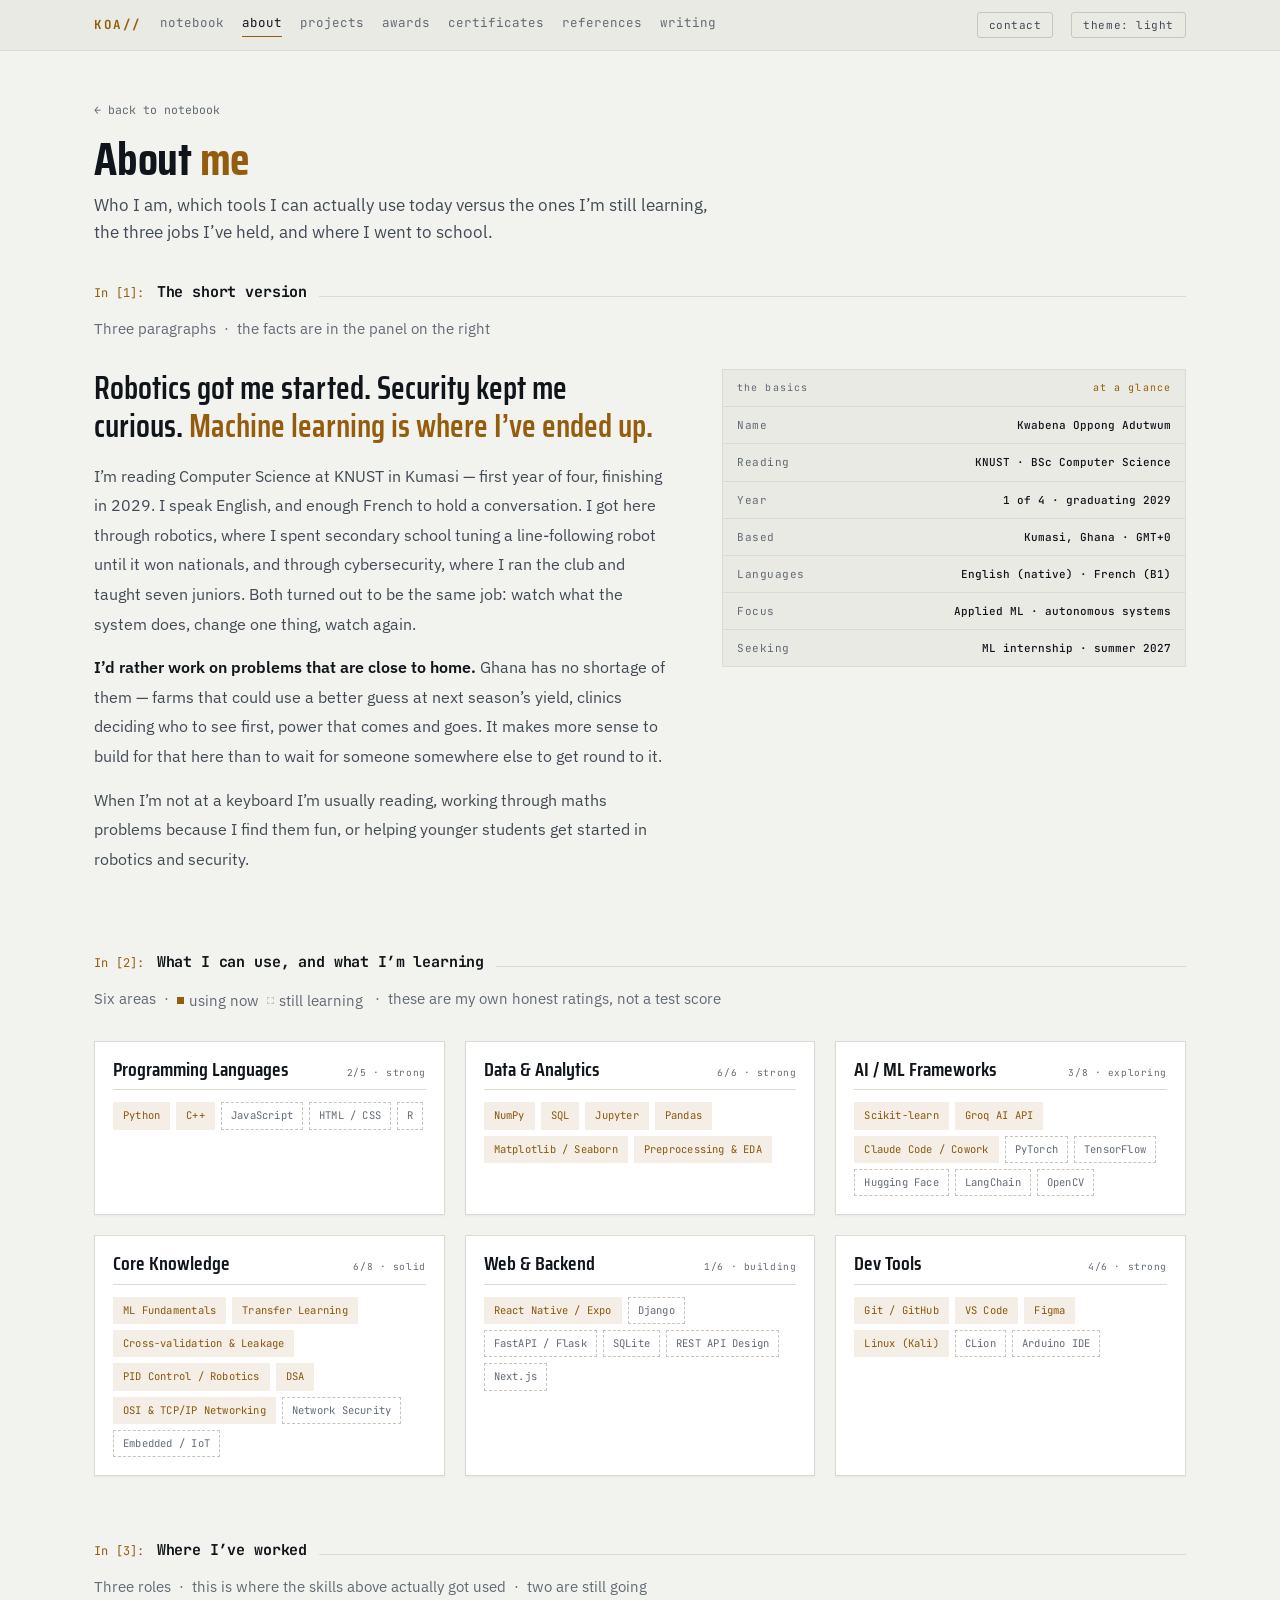
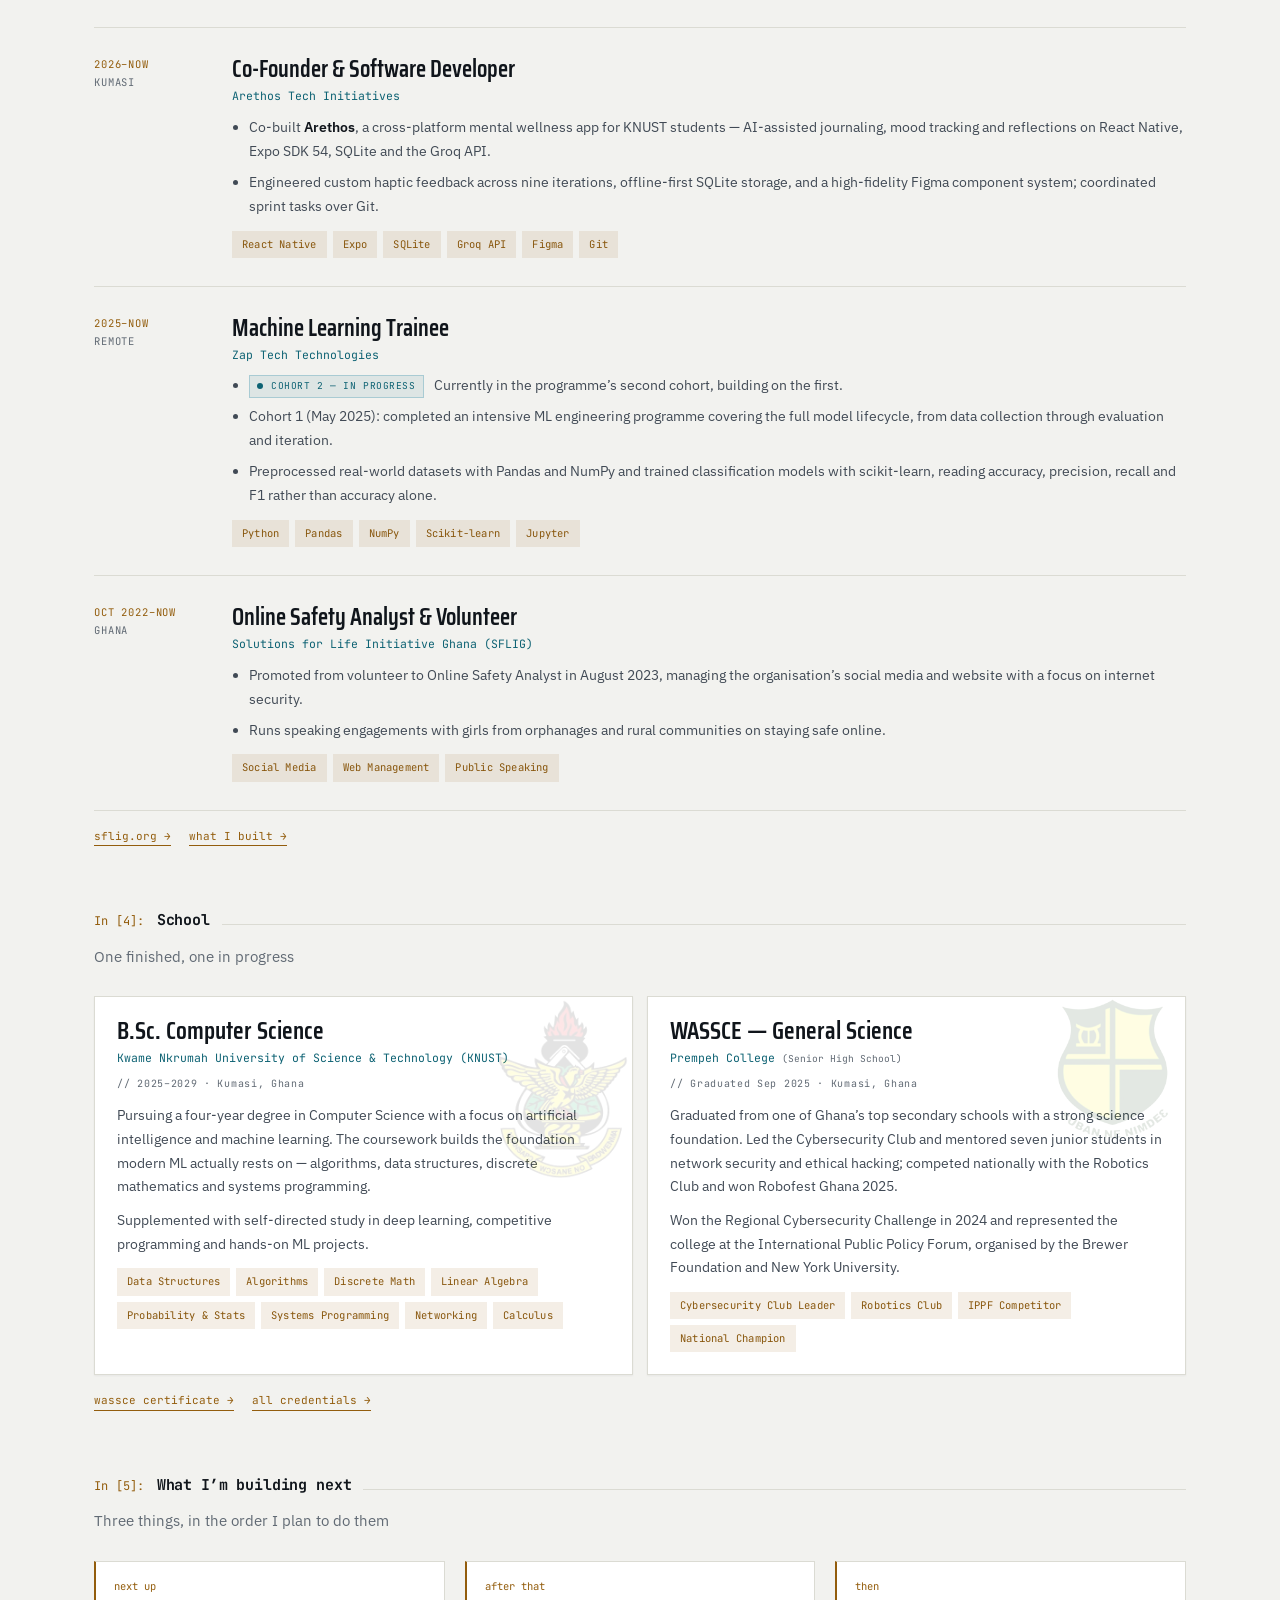
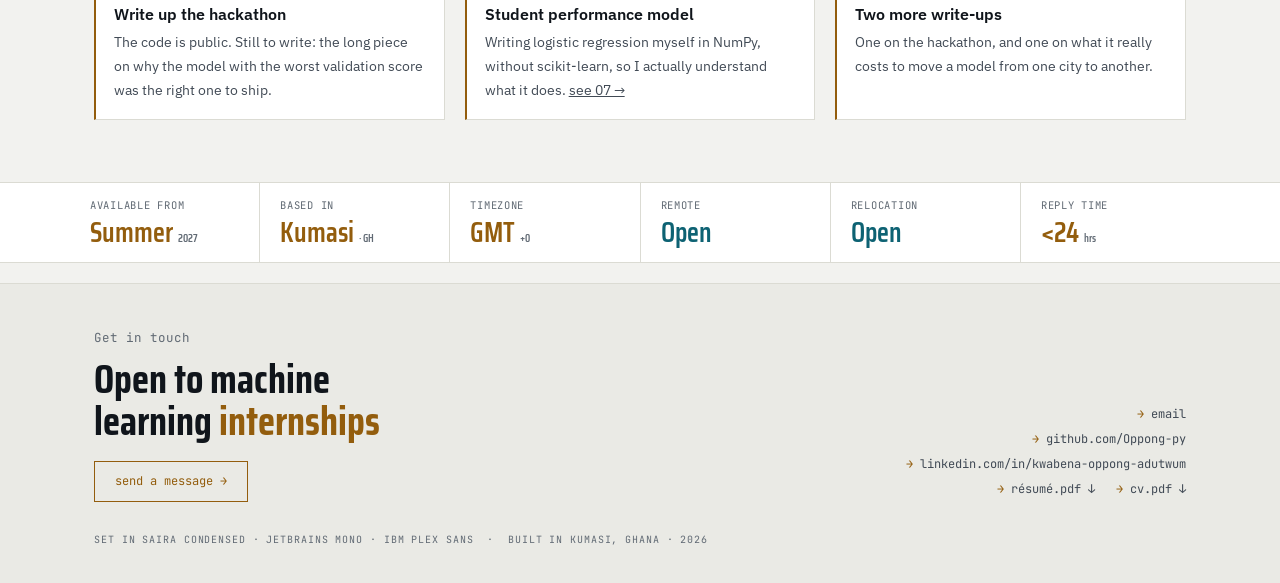
==== about.html @ ad3d2d60 "link_removal" ====
<!DOCTYPE html>
<html lang="en" data-theme="light">
<head>
<meta charset="UTF-8">
<meta name="viewport" content="width=device-width, initial-scale=1.0">
<title>About me | Kwabena Oppong Adutwum</title>
<meta name="description" content="Skills, work experience and education for Kwabena Oppong Adutwum — CS undergraduate at KNUST, Ghana.">
<link rel="icon" href="assets/icons/favicon.ico" sizes="any">
<link rel="icon" type="image/png" sizes="32x32" href="assets/icons/favicon-32.png">
<link rel="icon" type="image/png" sizes="16x16" href="assets/icons/favicon-16.png">
<link rel="apple-touch-icon" href="assets/icons/apple-touch-icon.png">
<link rel="canonical" href="https://oppong-py.github.io/about.html">
<meta property="og:url" content="https://oppong-py.github.io/about.html">
<meta property="og:title" content="Profile | Kwabena Oppong Adutwum">
<meta property="og:description" content="Skills, work experience and education for Kwabena Oppong Adutwum — CS undergraduate at KNUST, Ghana.">
<meta property="og:type" content="website">
<meta property="og:image" content="https://oppong-py.github.io/assets/images/og-preview.png">
<meta name="twitter:card" content="summary_large_image">
<script>(function(){var r=document.documentElement;
try{var t=localStorage.getItem('koa-theme');
if(t==='dark'||t==='light')r.setAttribute('data-theme',t);}catch(e){}
/* Page-transition bootstrap. The hidden start state is applied ONLY once this
   script has run, so with JS off the site is simply always visible. */
try{if(!matchMedia('(prefers-reduced-motion: reduce)').matches){
  r.className+=' js-fx';
  var show=function(){if(r.className.indexOf('is-ready')<0)r.className+=' is-ready';};
  if(document.readyState!=='loading')requestAnimationFrame(show);
  else document.addEventListener('DOMContentLoaded',function(){requestAnimationFrame(show);});
  setTimeout(show,1200);                       /* failsafe: never stay blank */
}}catch(e){r.className+=' is-ready';}})();</script>
<link rel="preconnect" href="https://fonts.googleapis.com">
<link rel="preconnect" href="https://fonts.gstatic.com" crossorigin>
<link href="https://fonts.googleapis.com/css2?family=Saira+Condensed:wght@500;600;700&family=JetBrains+Mono:wght@400;500;700&family=IBM+Plex+Sans:wght@400;500;600&display=swap" rel="stylesheet">
<link rel="stylesheet" href="styles.css">
</head>
<body>
<a href="#main" class="skip">Skip to content</a>
<nav aria-label="Main">
  <div class="wrap">
    <a href="index.html" class="id">KOA//</a>
    <div class="navlinks">
      <a href="index.html">notebook</a>
      <a href="about.html" class="on">about</a>
      <a href="projects.html">projects</a>
      <a href="achievements.html">awards</a>
      <a href="certifications.html">certificates</a>
      <a href="testimonials.html">references</a>
      <a href="writing.html">writing</a>
    </div>
    <a href="contact.html" class="tog ctc">contact</a>
    <button class="tog" id="themeToggle" type="button" aria-label="Switch colour theme">theme: light</button>
  </div>
</nav>
<div class="wrap phead" id="main">
  <a class="back" href="index.html">&larr; back to notebook</a>
  <h1>About <em>me</em></h1>
  <p class="sub">Who I am, which tools I can actually use today versus the ones I&rsquo;m still learning, the three jobs I&rsquo;ve held, and where I went to school.</p>
</div>

<section class="wrap" style="padding-top:26px">
  <div class="cell"><span class="in">In&nbsp;[1]:</span><h2>The short version</h2><span class="rule"></span></div>
  <div class="out">Three paragraphs &nbsp;&middot;&nbsp; the facts are in the panel on the right</div>

  <div class="two">
    <div>
      <div class="lead">Robotics got me started. Security kept me curious. <em>Machine learning is where I&rsquo;ve ended up.</em></div>
      <p>I&rsquo;m reading Computer Science at KNUST in Kumasi &mdash; first year of four, finishing in 2029. I speak English, and enough French to hold a conversation. I got here through robotics, where I spent secondary school tuning a line-following robot until it won nationals, and through cybersecurity, where I ran the club and taught seven juniors. Both turned out to be the same job: watch what the system does, change one thing, watch again.</p>
      <p><b>I&rsquo;d rather work on problems that are close to home.</b> Ghana has no shortage of them &mdash; farms that could use a better guess at next season&rsquo;s yield, clinics deciding who to see first, power that comes and goes. It makes more sense to build for that here than to wait for someone somewhere else to get round to it.</p>
      <p>When I&rsquo;m not at a keyboard I&rsquo;m usually reading, working through maths problems because I find them fun, or helping younger students get started in robotics and security.</p>
    </div>
    <div class="fact">
      <div class="h"><span>the basics</span><b>at a glance</b></div>
      <div class="r"><span>Name</span><b>Kwabena Oppong Adutwum</b></div>
      <div class="r"><span>Reading</span><b>KNUST &middot; BSc Computer Science</b></div>
      <div class="r"><span>Year</span><b>1 of 4 &middot; graduating 2029</b></div>
      <div class="r"><span>Based</span><b>Kumasi, Ghana &middot; GMT+0</b></div>
      <div class="r"><span>Languages</span><b>English (native) &middot; French (B1)</b></div>
      <div class="r"><span>Focus</span><b>Applied ML &middot; autonomous systems</b></div>
      <div class="r"><span>Seeking</span><b>ML internship &middot; summer 2027</b></div>
    </div>
  </div>
</section>

<section class="wrap" style="padding-top:0" id="skills">
  <div class="cell"><span class="in">In&nbsp;[2]:</span><h2>What I can use, and what I&rsquo;m learning</h2><span class="rule"></span></div>
  <div class="out">Six areas &nbsp;&middot;&nbsp; <span class="lg"><i class="on"></i>using now</span> <span class="lg"><i class="rm"></i>still learning</span> &nbsp;&middot;&nbsp; these are my own honest ratings, not a test score</div>
  <div class="skg">
    <div class="skc">
      <div class="skh"><h3>Programming Languages</h3><span>2/5 &middot; strong</span></div>
      <div class="skt">
          <span class="sk">Python</span>
          <span class="sk">C++</span>
          <span class="sk rm">JavaScript</span>
          <span class="sk rm">HTML / CSS</span>
          <span class="sk rm">R</span>
      </div>
    </div>
    <div class="skc">
      <div class="skh"><h3>Data &amp; Analytics</h3><span>6/6 &middot; strong</span></div>
      <div class="skt">
          <span class="sk">NumPy</span>
          <span class="sk">SQL</span>
          <span class="sk">Jupyter</span>
          <span class="sk">Pandas</span>
          <span class="sk">Matplotlib / Seaborn</span>
          <span class="sk">Preprocessing &amp; EDA</span>
      </div>
    </div>
    <div class="skc">
      <div class="skh"><h3>AI / ML Frameworks</h3><span>3/8 &middot; exploring</span></div>
      <div class="skt">
          <span class="sk">Scikit-learn</span>
          <span class="sk">Groq AI API</span>
          <span class="sk">Claude Code / Cowork</span>
          <span class="sk rm">PyTorch</span>
          <span class="sk rm">TensorFlow</span>
          <span class="sk rm">Hugging Face</span>
          <span class="sk rm">LangChain</span>
          <span class="sk rm">OpenCV</span>
      </div>
    </div>
    <div class="skc">
      <div class="skh"><h3>Core Knowledge</h3><span>6/8 &middot; solid</span></div>
      <div class="skt">
          <span class="sk">ML Fundamentals</span>
          <span class="sk">Transfer Learning</span>
          <span class="sk">Cross-validation &amp; Leakage</span>
          <span class="sk">PID Control / Robotics</span>
          <span class="sk">DSA</span>
          <span class="sk">OSI &amp; TCP/IP Networking</span>
          <span class="sk rm">Network Security</span>
          <span class="sk rm">Embedded / IoT</span>
      </div>
    </div>
    <div class="skc">
      <div class="skh"><h3>Web &amp; Backend</h3><span>1/6 &middot; building</span></div>
      <div class="skt">
          <span class="sk">React Native / Expo</span>
          <span class="sk rm">Django</span>
          <span class="sk rm">FastAPI / Flask</span>
          <span class="sk rm">SQLite</span>
          <span class="sk rm">REST API Design</span>
          <span class="sk rm">Next.js</span>
      </div>
    </div>
    <div class="skc">
      <div class="skh"><h3>Dev Tools</h3><span>4/6 &middot; strong</span></div>
      <div class="skt">
          <span class="sk">Git / GitHub</span>
          <span class="sk">VS Code</span>
          <span class="sk">Figma</span>
          <span class="sk">Linux (Kali)</span>
          <span class="sk rm">CLion</span>
          <span class="sk rm">Arduino IDE</span>
      </div>
    </div>
  </div>
</section>

<section class="wrap" style="padding-top:0" id="experience">
  <div class="cell"><span class="in">In&nbsp;[3]:</span><h2>Where I&rsquo;ve worked</h2><span class="rule"></span></div>
  <div class="out">Three roles &nbsp;&middot;&nbsp; this is where the skills above actually got used &nbsp;&middot;&nbsp; two are still going</div>
  <div class="entries">
    <div class="entry">
      <div class="when">2026&ndash;now<span>Kumasi</span></div>
      <div>
        <h3>Co-Founder &amp; Software Developer</h3>
        <div class="org">Arethos Tech Initiatives</div>
        <ul class="bul"><li>Co-built <b>Arethos</b>, a cross-platform mental wellness app for KNUST students &mdash; AI-assisted journaling, mood tracking and reflections on React Native, Expo SDK 54, SQLite and the Groq API.</li><li>Engineered custom haptic feedback across nine iterations, offline-first SQLite storage, and a high-fidelity Figma component system; coordinated sprint tasks over Git.</li></ul>
        <div class="skt tight"><span class="sk">React Native</span><span class="sk">Expo</span><span class="sk">SQLite</span><span class="sk">Groq API</span><span class="sk">Figma</span><span class="sk">Git</span></div>
      </div>
    </div>
    <div class="entry">
      <div class="when">2025&ndash;now<span>Remote</span></div>
      <div>
        <h3>Machine Learning Trainee</h3>
        <div class="org">Zap Tech Technologies</div>
        <ul class="bul"><li><span class='live sm'><i></i>COHORT 2 &mdash; IN PROGRESS</span> Currently in the programme&rsquo;s second cohort, building on the first.</li><li>Cohort 1 (May 2025): completed an intensive ML engineering programme covering the full model lifecycle, from data collection through evaluation and iteration.</li><li>Preprocessed real-world datasets with Pandas and NumPy and trained classification models with scikit-learn, reading accuracy, precision, recall and F1 rather than accuracy alone.</li></ul>
        <div class="skt tight"><span class="sk">Python</span><span class="sk">Pandas</span><span class="sk">NumPy</span><span class="sk">Scikit-learn</span><span class="sk">Jupyter</span></div>
      </div>
    </div>
    <div class="entry">
      <div class="when">Oct 2022&ndash;now<span>Ghana</span></div>
      <div>
        <h3>Online Safety Analyst &amp; Volunteer</h3>
        <div class="org">Solutions for Life Initiative Ghana (SFLIG)</div>
        <ul class="bul"><li>Promoted from volunteer to Online Safety Analyst in August 2023, managing the organisation&rsquo;s social media and website with a focus on internet security.</li><li>Runs speaking engagements with girls from orphanages and rural communities on staying safe online.</li></ul>
        <div class="skt tight"><span class="sk">Social Media</span><span class="sk">Web Management</span><span class="sk">Public Speaking</span></div>
      </div>
    </div>
  </div>
  <div class="entry-links"><a href="https://sfligvolunteers.org/" target="_blank" rel="noopener">sflig.org &rarr;</a><a href="projects.html">what I built &rarr;</a></div>
</section>

<section class="wrap" style="padding-top:0" id="education">
  <div class="cell"><span class="in">In&nbsp;[4]:</span><h2>School</h2><span class="rule"></span></div>
  <div class="out">One finished, one in progress</div>
  <div class="edug">
    <div class="educ">
      <img class="wm" src="assets/images/knust_logo.png" alt="" loading="lazy">
      <h3>B.Sc. Computer Science</h3>
      <div class="org">Kwame Nkrumah University of Science &amp; Technology (KNUST)</div>
      <div class="emeta">// 2025&ndash;2029 &middot; Kumasi, Ghana</div>
      <p>Pursuing a four-year degree in Computer Science with a focus on artificial intelligence and machine learning. The coursework builds the foundation modern ML actually rests on &mdash; algorithms, data structures, discrete mathematics and systems programming.</p><p>Supplemented with self-directed study in deep learning, competitive programming and hands-on ML projects.</p>
      <div class="skt tight"><span class="sk">Data Structures</span><span class="sk">Algorithms</span><span class="sk">Discrete Math</span><span class="sk">Linear Algebra</span><span class="sk">Probability &amp; Stats</span><span class="sk">Systems Programming</span><span class="sk">Networking</span><span class="sk">Calculus</span></div>
    </div>
    <div class="educ">
      <img class="wm" src="assets/images/pc_logo_1.png" alt="" loading="lazy">
      <h3>WASSCE &mdash; General Science</h3>
      <div class="org">Prempeh College <small>(Senior High School)</small></div>
      <div class="emeta">// Graduated Sep 2025 &middot; Kumasi, Ghana</div>
      <p>Graduated from one of Ghana&rsquo;s top secondary schools with a strong science foundation. Led the Cybersecurity Club and mentored seven junior students in network security and ethical hacking; competed nationally with the Robotics Club and won Robofest Ghana 2025.</p><p>Won the Regional Cybersecurity Challenge in 2024 and represented the college at the International Public Policy Forum, organised by the Brewer Foundation and New York University.</p>
      <div class="skt tight"><span class="sk">Cybersecurity Club Leader</span><span class="sk">Robotics Club</span><span class="sk">IPPF Competitor</span><span class="sk">National Champion</span></div>
    </div>
  </div>
  <div class="entry-links"><a href="assets/docs/prempeh-certificate.pdf" target="_blank" rel="noopener">wassce certificate &rarr;</a><a href="certifications.html">all credentials &rarr;</a></div>
</section>

<section class="wrap" style="padding-top:0" id="roadmap">
  <div class="cell"><span class="in">In&nbsp;[5]:</span><h2>What I&rsquo;m building next</h2><span class="rule"></span></div>
  <div class="out">Three things, in the order I plan to do them</div>
  <div class="queue">
    <div class="qi"><div class="c">next up</div><div class="t">Write up the hackathon</div><div class="d">The code is public. Still to write: the long piece on why the model with the worst validation score was the right one to ship.</div></div>
    <div class="qi"><div class="c">after that</div><div class="t">Student performance model</div><div class="d">Writing logistic regression myself in NumPy, without scikit-learn, so I actually understand what it does. <a href="projects.html">see 07 &rarr;</a></div></div>
    <div class="qi"><div class="c">then</div><div class="t">Two more write-ups</div><div class="d">One on the hackathon, and one on what it really costs to move a model from one city to another.</div></div>
  </div>
</section>

<div class="strip">
  <div class="wrap">
    <div class="c"><div class="l">Available from</div><div class="v">Summer <small>2027</small></div></div>
    <div class="c"><div class="l">Based in</div><div class="v">Kumasi <small>&middot; GH</small></div></div>
    <div class="c"><div class="l">Timezone</div><div class="v">GMT <small>+0</small></div></div>
    <div class="c"><div class="l">Remote</div><div class="v cool">Open</div></div>
    <div class="c"><div class="l">Relocation</div><div class="v cool">Open</div></div>
    <div class="c"><div class="l">Reply time</div><div class="v num">&lt;24 <small>hrs</small></div></div>
  </div>
</div>

<footer>
  <div class="wrap">
    <div class="top">
      <div>
        <div class="k">Get in touch</div>
        <h2>Open to machine<br>learning <em>internships</em></h2>
        <a class="fcta" href="contact.html">send a message &rarr;</a>
      </div>
      <div class="links">
        <a href="mailto:oppongkwabena1777dev@gmail.com"><i>&rarr;</i> email</a><br>
        <a href="https://github.com/Oppong-py" target="_blank" rel="noopener"><i>&rarr;</i> github.com/Oppong-py</a><br>
        <a href="https://www.linkedin.com/in/kwabena-oppong-adutwum" target="_blank" rel="noopener"><i>&rarr;</i> linkedin.com/in/kwabena-oppong-adutwum</a><br>
        <a href="assets/docs/resume.pdf" target="_blank" rel="noopener"><i>&rarr;</i> r&eacute;sum&eacute;.pdf</a>
        <a href="assets/docs/resume.pdf" download title="Download r&eacute;sum&eacute;">&darr;</a> &nbsp;
        <a href="assets/docs/cv.pdf" target="_blank" rel="noopener"><i>&rarr;</i> cv.pdf</a>
        <a href="assets/docs/cv.pdf" download title="Download CV">&darr;</a>
      </div>
    </div>
    <div class="colophon">SET IN SAIRA CONDENSED &middot; JETBRAINS MONO &middot; IBM PLEX SANS &nbsp;&middot;&nbsp; BUILT IN KUMASI, GHANA &middot; 2026</div>
  </div>
</footer>

<div class="lb" id="lb" hidden><button class="lbx" type="button" aria-label="Close">&times;</button><img id="lbi" src="" alt=""></div>

<script>
(function () {
  var root = document.documentElement, btn = document.getElementById('themeToggle');
  function save(v) { try { localStorage.setItem('koa-theme', v); } catch (e) {} }
  /* the theme was already applied by the inline script in <head>, so there is
     no flash of the wrong colours here — this only wires up the toggle. */
  function label(){ btn.textContent = 'theme: ' + (root.getAttribute('data-theme') || 'light'); }
  label();
  btn.addEventListener('click', function () {
    var next = root.getAttribute('data-theme') === 'dark' ? 'light' : 'dark';
    root.setAttribute('data-theme', next); save(next); label();
  });

  /* lightbox — any element with data-lb opens its image full size */
  var lb = document.getElementById('lb'), lbi = document.getElementById('lbi');
  function close(){ lb.hidden = true; lbi.src = ''; document.body.style.overflow = ''; }
  document.querySelectorAll('[data-lb]').forEach(function (el) {
    el.addEventListener('click', function () {
      lbi.src = el.getAttribute('data-lb');
      lbi.alt = el.getAttribute('alt') || '';
      lb.hidden = false; document.body.style.overflow = 'hidden';
    });
  });
  /* ---- page departure ----------------------------------------------
     Deliberately NOT the View Transitions API. That API is unsupported in
     Firefox and silently does nothing when anything is off, and "nothing"
     looks exactly like the bug. This runs in every browser, on every
     protocol, every time. */
  if (root.className.indexOf('js-fx') !== -1) {
    document.addEventListener('click', function (e) {
      if (e.defaultPrevented || e.button !== 0) return;
      if (e.metaKey || e.ctrlKey || e.shiftKey || e.altKey) return;
      var a = e.target.closest ? e.target.closest('a') : null;
      if (!a || !a.href) return;
      if (a.target && a.target !== '_self') return;      /* new-tab links */
      if (a.hasAttribute('download')) return;
      var href = a.getAttribute('href') || '';
      if (href.charAt(0) === '#' || /^(mailto|tel):/i.test(href)) return;
      var u; try { u = new URL(a.href, location.href); } catch (err) { return; }
      if (u.origin !== location.origin) return;          /* off-site */
      if (/\.(pdf|png|jpe?g|gif|svg|mp4|zip)$/i.test(u.pathname)) return;
      if (u.href === location.href) return;              /* same page */

      e.preventDefault();
      root.className += ' is-leaving';
      var gone = false;
      var go = function () { if (!gone) { gone = true; location.href = a.href; } };
      setTimeout(go, 100);                               /* matches the CSS */
    });
  }
  /* Warm the next page on hover. By the time a visitor has moved the
     pointer onto a link and pressed it (~200ms at minimum), the document
     is usually already fetched — so the exit fade is the only cost. */
  if (root.className.indexOf('js-fx') !== -1) {
    var warmed = {};
    var warm = function (e) {
      var a = e.target.closest ? e.target.closest('a') : null;
      if (!a || !a.href || (a.target && a.target !== '_self')) return;
      var u; try { u = new URL(a.href, location.href); } catch (err) { return; }
      if (u.origin !== location.origin || warmed[u.href]) return;
      if (!/\.html?$/i.test(u.pathname) && u.pathname !== '/') return;
      warmed[u.href] = 1;
      var l = document.createElement('link');
      l.rel = 'prefetch'; l.href = u.href;
      document.head.appendChild(l);
    };
    document.addEventListener('mouseover', warm, { passive: true });
    document.addEventListener('focusin', warm);
  }

  /* coming back via the back button restores a bfcached page mid-fade */
  window.addEventListener('pageshow', function () {
    root.className = root.className.replace(/\s*is-leaving/g, '');
  });

  /* show the confirmation banner when Formspree sends the visitor back */
  if (location.search.indexOf('sent=1') !== -1) {
    var s = document.getElementById('sent');
    if (s) { s.hidden = false; s.scrollIntoView({block:'center'}); }
  }

  lb.addEventListener('click', close);
  document.addEventListener('keydown', function (e) { if (e.key === 'Escape' && !lb.hidden) close(); });
})();
</script>
</body>
</html>
---- styles.css ----
/* ═══════════════════════════════════════════════════════════
   Kwabena Oppong Adutwum — portfolio v2 "Notebook"
   Light-first. Dark via [data-theme="dark"] or OS preference.
   ═══════════════════════════════════════════════════════════ */

*, *::before, *::after { box-sizing: border-box; margin: 0; padding: 0; }

:root{
  --ground:#F2F2EF; --surface:#FFFFFF; --sunken:#EAEAE5;
  --line:#DBDBD3; --line2:#C6C6BC;
  --ink:#10151B; --ink2:#414A55; --dim:#616A74;
  --accent:#935D0D; --accent-2:#6B440A; --accent-wash:rgba(147,93,13,.10);
  --accent-ink:#88560C;   /* accent text on an accent-wash background */
  --cool:#0D6273; --cool-wash:rgba(13,98,115,.09); --cool-line:#A9CBD3;
  --shadow:0 1px 2px rgba(16,21,27,.05);
  --d:'Saira Condensed','Arial Narrow',sans-serif;
  --m:'JetBrains Mono',ui-monospace,'Courier New',monospace;
  --b:'IBM Plex Sans',system-ui,-apple-system,sans-serif;
}
@media (prefers-color-scheme:dark){
  :root:not([data-theme="light"]){
    --ground:#0A0F15; --surface:#101922; --sunken:#0C141C;
    --line:#1D2B38; --line2:#2C3E4E;
    --ink:#E2EAF2; --ink2:#A9B9C7; --dim:#74848F;
    --accent:#EDAE3E; --accent-2:#F0BC63; --accent-wash:rgba(237,174,62,.12);
    --accent-ink:#EDAE3E;
    --cool:#5FD4E8; --cool-wash:rgba(95,212,232,.09); --cool-line:#22505C;
    --shadow:0 1px 2px rgba(0,0,0,.4);
  }
}
:root[data-theme="dark"]{
  --ground:#0A0F15; --surface:#101922; --sunken:#0C141C;
  --line:#1D2B38; --line2:#2C3E4E;
  --ink:#E2EAF2; --ink2:#A9B9C7; --dim:#74848F;
  --accent:#EDAE3E; --accent-2:#F0BC63; --accent-wash:rgba(237,174,62,.12);
    --accent-ink:#EDAE3E;
  --cool:#5FD4E8; --cool-wash:rgba(95,212,232,.09); --cool-line:#22505C;
  --shadow:0 1px 2px rgba(0,0,0,.4);
}

html{ scroll-behavior:smooth; }
body{ background:var(--ground); color:var(--ink); font-family:var(--b);
  font-size:16px; line-height:1.65; -webkit-font-smoothing:antialiased; }
img{ max-width:100%; height:auto; }
a{ color:inherit; }
.wrap{ max-width:1140px; margin:0 auto; padding-inline:24px; }
.num{ font-variant-numeric:tabular-nums; }
:focus-visible{ outline:2px solid var(--accent); outline-offset:2px; }
.skip{ position:absolute; left:50%; top:-60px; transform:translateX(-50%);
  background:var(--accent); color:var(--surface); font-family:var(--m); font-size:12px;
  padding:8px 18px; z-index:100; text-decoration:none; transition:top .2s; }
.skip:focus{ top:0; }

/* ── Nav ─────────────────────────────────────────────────── */
nav{ position:sticky; top:0; z-index:50; background:var(--sunken); border-bottom:1px solid var(--line); }
nav .wrap{ display:flex; align-items:center; gap:18px; padding-block:12px;
  font-family:var(--m); font-size:12.5px; }
nav .id{ color:var(--accent); font-weight:700; letter-spacing:.12em; flex:none; text-decoration:none; }
.navlinks{ display:flex; gap:18px; margin-right:auto; overflow-x:auto; scrollbar-width:none;
  min-width:0; -webkit-overflow-scrolling:touch; }
.navlinks::-webkit-scrollbar{ display:none; }
.navlinks a{ color:var(--dim); text-decoration:none; white-space:nowrap; padding-bottom:3px; }
.navlinks a b{ color:var(--ink2); font-weight:400; }
.navlinks a:hover{ color:var(--ink); }
.navlinks a.on{ color:var(--ink); border-bottom:1px solid var(--accent); }
.tog{ flex:none; background:none; border:1px solid var(--line2); color:var(--ink2);
  font-family:var(--m); font-size:11px; padding:5px 11px; border-radius:3px;
  cursor:pointer; letter-spacing:.05em; }
.tog:hover{ border-color:var(--accent); color:var(--accent); }

/* ── Cells ───────────────────────────────────────────────── */
section{ padding-block:62px; }
.cell{ display:flex; align-items:baseline; gap:12px; margin-bottom:12px; flex-wrap:wrap; }
.cell .in{ font-family:var(--m); font-size:12px; color:var(--accent); flex:none; letter-spacing:.02em; }
.cell h2{ font-family:var(--m); font-size:15px; font-weight:700; letter-spacing:-.01em;
  overflow-wrap:anywhere; min-width:0; }
.cell .rule{ flex:1; height:1px; background:var(--line); min-width:20px; }
.cell a{ font-family:var(--m); font-size:11.5px; color:var(--ink2); text-decoration:none;
  border-bottom:1px solid var(--accent); padding-bottom:1px; white-space:nowrap; }
.out{ font-size:14.5px; line-height:1.65; color:var(--dim); margin-bottom:28px; max-width:74ch;
  overflow-wrap:anywhere; }
.out b{ color:var(--cool); font-weight:400; }

/* ── Page header (sub-pages) ─────────────────────────────── */
.phead{ padding-block:44px 8px; }
.phead .back{ font-family:var(--m); font-size:11.5px; color:var(--dim); text-decoration:none; }
.phead .back:hover{ color:var(--accent); }
.phead h1{ font-family:var(--d); font-size:46px; font-weight:700; line-height:1.05;
  margin-top:14px; text-wrap:balance; }
.phead h1 em{ font-style:normal; color:var(--accent); }
.phead .sub{ font-size:16.5px; color:var(--ink2); margin-top:8px; max-width:62ch; }

/* ── Hero ────────────────────────────────────────────────── */
.hero{ padding-block:56px 40px; }
.hero .grid{ display:grid; grid-template-columns:1fr 300px; gap:52px; align-items:center; }
.live{ display:inline-flex; align-items:center; gap:8px; font-family:var(--m); font-size:11px;
  color:var(--cool); border:1px solid var(--cool-line); background:var(--cool-wash);
  padding:5px 12px; letter-spacing:.06em; }
.live{ text-decoration:none; }
.hero .live{ margin-bottom:22px; }
a.live:hover{ border-color:var(--accent); color:var(--accent); }
.live i{ width:6px; height:6px; border-radius:50%; background:var(--cool); display:block; flex:none; }
.kernel{ font-family:var(--m); font-size:12.5px; color:var(--dim); margin:20px 0 8px; }
.kernel b{ color:var(--accent); font-weight:400; }
h1{ font-family:var(--d); font-size:58px; font-weight:700; line-height:1;
  letter-spacing:-.005em; text-wrap:balance; }
h1 em{ font-style:normal; color:var(--accent); }
.role{ font-family:var(--m); font-size:12.5px; color:var(--cool); letter-spacing:.06em; margin:10px 0 16px; }
.blurb{ font-size:17px; line-height:1.8; color:var(--ink2); max-width:58ch; }
.blurb b{ color:var(--ink); font-weight:600; }
.cta{ display:flex; gap:10px; margin-top:26px; flex-wrap:wrap; }
.cta a{ font-family:var(--m); font-size:12px; letter-spacing:.03em; padding:10px 18px;
  text-decoration:none; border:1px solid var(--line2); color:var(--ink); }
.cta a:hover{ border-color:var(--accent); color:var(--accent); }
.cta a.p{ background:var(--accent); border-color:var(--accent); color:var(--surface); font-weight:500; }
.cta a.p:hover{ background:var(--accent-2); border-color:var(--accent-2); color:var(--surface); }

/* portrait — aspect locked so it never distorts */
.portrait img{ display:block; width:100%; height:auto; aspect-ratio:4/5; object-fit:cover;
  object-position:50% 40%; border:1px solid var(--line); }
.portrait .cap{ font-family:var(--m); font-size:10px; color:var(--dim); letter-spacing:.1em;
  margin-top:8px; text-transform:uppercase; }

/* ── Summary strip ───────────────────────────────────────── */
.strip{ background:var(--surface); border-block:1px solid var(--line); }
.strip .wrap{ display:flex; padding-inline:0; }
.strip .c{ flex:1; padding:14px 20px; border-right:1px solid var(--line); min-width:0; }
.strip .c:last-child{ border-right:none; }
.strip .l{ font-family:var(--m); font-size:10.5px; letter-spacing:.07em; color:var(--dim); text-transform:uppercase; }
.strip .v{ font-family:var(--d); font-size:28px; font-weight:600; color:var(--accent);
  line-height:1.15; margin-top:2px; white-space:nowrap; font-variant-numeric:tabular-nums; }
.strip .v small{ font-size:11px; color:var(--dim); }
.strip .v.cool{ color:var(--cool); }

/* ── Panels (projects) ───────────────────────────────────── */
.panels{ display:grid; grid-template-columns:repeat(3,1fr); gap:20px; }
.panels.two{ grid-template-columns:repeat(2,1fr); }
.pan{ background:var(--surface); border:1px solid var(--line); box-shadow:var(--shadow);
  display:flex; flex-direction:column; }
.pan .idx{ font-family:var(--m); font-size:10.5px; color:var(--dim); letter-spacing:.07em;
  display:flex; justify-content:space-between; gap:10px; padding:10px 18px;
  border-bottom:1px solid var(--line); background:var(--sunken); }
.pan .idx b{ color:var(--cool); font-weight:400; }
.pan .body{ padding:18px; display:flex; flex-direction:column; flex:1; }
.pan h3{ font-family:var(--d); font-size:23px; font-weight:600; line-height:1.1; }
.pan .tag{ display:inline-block; align-self:flex-start; font-family:var(--m); font-size:9.5px;
  color:var(--accent-2); background:var(--accent-wash); border:1px solid var(--accent);
  padding:2px 7px; margin:8px 0 10px; letter-spacing:.03em; }
.pan .tag.plan{ color:var(--cool); background:var(--cool-wash); border-color:var(--cool-line); }
.pan p{ font-size:15px; line-height:1.75; color:var(--ink2); }
.pan p + p{ margin-top:10px; }
.pan.plan{ border-style:dashed; }
.spec{ margin-top:14px; border-top:1px solid var(--line); }
.spec .r{ display:flex; justify-content:space-between; gap:12px; padding:7px 0;
  border-bottom:1px solid var(--line); font-family:var(--m); font-size:11px; }
.spec .r:last-child{ border-bottom:none; }
.spec .k{ color:var(--dim); letter-spacing:.05em; text-transform:uppercase; font-size:9.5px; padding-top:2px; }
.spec .v{ color:var(--ink); text-align:right; font-variant-numeric:tabular-nums; }
.pan .links{ margin-top:auto; padding-top:14px; display:flex; flex-wrap:wrap; gap:14px; }
.pan .links a{ font-family:var(--m); font-size:11px; color:var(--accent); text-decoration:none; }
.pan .links a span{ border-bottom:1px solid var(--accent); padding-bottom:1px; }
.media{ width:100%; display:block; border-bottom:1px solid var(--line); background:var(--sunken);
  aspect-ratio:16/9; object-fit:cover; }
.media.contain{ object-fit:contain; background:var(--sunken); padding:6px; }

/* ── References ──────────────────────────────────────────── */
.refband{ background:var(--surface); border-block:1px solid var(--line); }
.refs{ display:grid; grid-template-columns:repeat(2,1fr); }
.rf{ padding:24px 26px; border-right:1px solid var(--line); border-bottom:1px solid var(--line); }
.rf:nth-child(2n){ border-right:none; }
.rf:nth-last-child(-n+2){ border-bottom:none; }
.rf .q{ font-family:var(--d); font-size:30px; color:var(--accent); line-height:.6; display:block; margin-bottom:8px; }
.rf p{ font-size:15.5px; line-height:1.8; color:var(--ink2); }
.rf .who{ display:flex; align-items:baseline; gap:10px; margin-top:14px; font-family:var(--m); flex-wrap:wrap; }
.rf .who b{ font-size:11.5px; color:var(--ink); font-weight:500; letter-spacing:.03em; }
.rf .who span{ font-size:10.5px; color:var(--dim); }
.rf .who a{ font-size:10.5px; color:var(--accent); text-decoration:none; border-bottom:1px solid var(--accent); }
.refs-more{ display:none; }

/* ── Timeline entries (achievements / activities) ────────── */
.entries{ border-top:1px solid var(--line); }
.entry{ display:grid; grid-template-columns:112px 1fr; gap:26px; padding:28px 0;
  border-bottom:1px solid var(--line); }
.entry .when{ font-family:var(--m); font-size:10.5px; color:var(--accent); letter-spacing:.08em;
  text-transform:uppercase; line-height:1.7; }
.entry .when span{ display:block; color:var(--dim); }
.entry h3{ font-family:var(--d); font-size:24px; font-weight:600; line-height:1.15; }
.entry p{ font-size:15.5px; line-height:1.8; color:var(--ink2); margin-top:9px; max-width:66ch; }
.entry .flag{ display:inline-block; font-family:var(--m); font-size:9.5px; letter-spacing:.09em;
  color:var(--accent-ink);
  color:var(--cool); border:1px solid var(--cool-line); background:var(--cool-wash);
  padding:2px 7px; margin-bottom:7px; }
.entry .links{ margin-top:10px; display:flex; gap:16px; flex-wrap:wrap; }
.entry .links a{ font-family:var(--m); font-size:11px; color:var(--accent); text-decoration:none;
  border-bottom:1px solid var(--accent); padding-bottom:1px; }

/* ── Article (blog) ──────────────────────────────────────── */
.article{ max-width:720px; margin:0 auto; padding-inline:24px; padding-block:12px 60px; }
.article .meta{ font-family:var(--m); font-size:11px; color:var(--accent); letter-spacing:.08em; }
.article h1{ font-size:44px; margin:12px 0 10px; }
.article .standfirst{ font-size:17px; line-height:1.75; color:var(--ink2); margin-bottom:34px;
  padding-bottom:26px; border-bottom:1px solid var(--line); }
.article h2{ font-family:var(--d); font-size:30px; font-weight:600; margin:38px 0 14px; line-height:1.2; }
.article p{ font-size:16px; line-height:1.85; color:var(--ink2); margin-bottom:18px; }
.article p b{ color:var(--ink); font-weight:600; }
.article code{ font-family:var(--m); font-size:.88em; background:var(--sunken);
  border:1px solid var(--line); padding:1px 5px; }
.article pre{ font-family:var(--m); font-size:12.5px; line-height:1.75; background:var(--sunken);
  border:1px solid var(--line); border-left:2px solid var(--accent); padding:16px 18px;
  overflow-x:auto; margin-bottom:22px; color:var(--ink2); }
.article pre b{ color:var(--accent); font-weight:400; }
.article table{ width:100%; border-collapse:collapse; font-size:13.5px; margin-bottom:22px; }
.article th{ font-family:var(--m); font-size:9.5px; letter-spacing:.1em; text-transform:uppercase;
  color:var(--dim); text-align:left; padding:8px 10px; border-bottom:1px solid var(--line2); }
.article td{ padding:8px 10px; border-bottom:1px solid var(--line); color:var(--ink2); vertical-align:top; }
.article td:first-child{ font-family:var(--m); color:var(--accent); width:2.4em; }
.article .tags{ margin-top:34px; padding-top:22px; border-top:1px solid var(--line);
  display:flex; flex-wrap:wrap; gap:8px; }
.article .tags span{ font-family:var(--m); font-size:10.5px; color:var(--dim);
  border:1px solid var(--line); padding:3px 9px; }
.tablewrap{ overflow-x:auto; }

/* ── About + log ─────────────────────────────────────────── */
.two{ display:grid; grid-template-columns:1.25fr 1fr; gap:48px; align-items:start; }
.lead{ font-family:var(--d); font-size:32px; font-weight:600; line-height:1.2;
  margin-bottom:16px; text-wrap:balance; }
.lead em{ font-style:normal; color:var(--accent); }
.two p{ font-size:16px; line-height:1.85; color:var(--ink2); margin-bottom:14px; }
.two p b{ color:var(--ink); font-weight:600; }
.log{ background:var(--sunken); border:1px solid var(--line); }
.log .h{ font-family:var(--m); font-size:10px; letter-spacing:.11em; color:var(--dim);
  padding:10px 16px; border-bottom:1px solid var(--line); display:flex; justify-content:space-between; gap:10px; }
.log .h b{ color:var(--accent); font-weight:400; }
.log .r{ display:flex; gap:14px; padding:16px 16px; border-bottom:1px solid var(--line);
  font-size:14.5px; line-height:1.75; color:var(--ink2); }
.log .r:last-child{ border-bottom:none; }
.log .r time{ font-family:var(--m); font-size:9.5px; color:var(--accent); flex:none; width:56px; padding-top:3px; }
.log .r b{ color:var(--ink); font-weight:600; }
.log .st{ font-family:var(--m); font-size:9px; color:var(--cool); border:1px solid var(--cool-line);
  padding:1px 5px; margin-left:6px; white-space:nowrap; }

/* ── Writing + roadmap ───────────────────────────────────── */
.wr{ display:grid; grid-template-columns:repeat(2,1fr); gap:20px; }
.wi{ background:var(--surface); border:1px solid var(--line); padding:20px;
  box-shadow:var(--shadow); text-decoration:none; display:block; }
.wi:hover{ border-color:var(--accent); }
.wi .m{ font-family:var(--m); font-size:9.5px; color:var(--accent); letter-spacing:.09em; }
.wi h3{ font-family:var(--d); font-size:22px; font-weight:600; margin:7px 0 6px; line-height:1.15; }
.wi p{ font-size:15px; line-height:1.75; color:var(--ink2); }
.wi .go{ font-family:var(--m); font-size:11px; color:var(--accent); margin-top:11px; display:block; }
.queue{ display:grid; grid-template-columns:repeat(3,1fr); gap:20px; }
.qi{ background:var(--surface); border:1px solid var(--line); border-left:2px solid var(--accent); padding:16px 18px; }
.qi .c{ font-family:var(--m); font-size:10.5px; color:var(--accent); overflow-wrap:anywhere; }
.qi .t{ font-size:15.5px; font-weight:600; margin:6px 0 4px; }
.qi .d{ font-size:14px; color:var(--ink2); line-height:1.7; }

/* ── Footer ──────────────────────────────────────────────── */
footer{ background:var(--sunken); border-top:1px solid var(--line); margin-top:20px; }
footer .top{ display:flex; justify-content:space-between; align-items:flex-end; gap:40px;
  padding-block:44px 30px; flex-wrap:wrap; }
footer .k{ font-family:var(--m); font-size:12.5px; color:var(--dim); margin-bottom:10px; }
footer .k b{ color:var(--accent); font-weight:400; }
footer h2{ font-family:var(--d); font-size:40px; font-weight:700; line-height:1.05; }
footer h2 em{ font-style:normal; color:var(--accent); }
footer .links{ font-family:var(--m); font-size:12px; line-height:2.1; text-align:right; }
footer .links a{ color:var(--ink2); text-decoration:none; }
footer .links a:hover{ color:var(--accent); }
footer .links i{ color:var(--accent); font-style:normal; }
footer .colophon{ font-family:var(--m); font-size:10px; color:var(--dim);
  letter-spacing:.09em; padding-bottom:34px; }

/* ═══ Responsive — parity with v1 ═══════════════════════════ */
@media (max-width:880px){
  .hero{ padding-block:36px 28px; }
  .hero .grid{ grid-template-columns:1fr; gap:26px; }
  .portrait{ max-width:190px; }
  h1{ font-size:42px; }
  .phead h1{ font-size:36px; }
  .article h1{ font-size:34px; }
  .strip .wrap{ flex-wrap:wrap; }
  .strip .c{ flex:1 1 33%; border-bottom:1px solid var(--line); }
  .wr, .queue{ grid-template-columns:1fr; }
  .two{ grid-template-columns:1fr; gap:30px; }
  .entry{ grid-template-columns:1fr; gap:8px; }
  .entry .when span{ display:inline; }
  footer .links{ text-align:left; }
  section{ padding-block:38px; }
}

/* mobile: swipeable card rails, matching v1's carousel behaviour */
@media (max-width:768px){
  .panels, .panels.two{
    display:flex; grid-template-columns:none;
    overflow-x:auto; gap:12px; padding-bottom:6px;
    scroll-snap-type:x mandatory; -webkit-overflow-scrolling:touch;
    scrollbar-width:none;
  }
  .panels::-webkit-scrollbar{ display:none; }
  .pan{ flex:0 0 85vw; min-width:85vw; scroll-snap-align:start; }
  .swipe-hint{ display:block; }

  /* references: show the first, link to the rest — v1's pattern */
  .refs{ grid-template-columns:1fr; }
  .rf{ border-right:none; }
  .refs > .rf:nth-child(n+2){ display:none; }
  .refs > .rf:first-child{ border-bottom:none; }
  .refs-more{ display:block; text-align:center; padding:18px 0 4px; }
  .refs-more a{ font-family:var(--m); font-size:12px; color:var(--accent);
    text-decoration:none; border:1px solid var(--accent); padding:9px 20px; display:inline-block; }
}
.swipe-hint{ display:none; font-family:var(--m); font-size:10px; color:var(--dim);
  letter-spacing:.1em; margin-top:10px; text-transform:uppercase; }

@media (max-width:640px){
  .cell .rule{ display:none; }
  .cell h2{ font-size:13.5px; }
}
@media (max-width:480px){
  .strip .c{ flex:1 1 50%; padding:12px 16px; }
  h1{ font-size:34px; }
  .phead h1{ font-size:30px; }
  .article h1{ font-size:28px; }
  footer h2{ font-size:28px; }
  .wrap, .article{ padding-inline:18px; }
  .pan{ flex:0 0 88vw; min-width:88vw; }
}
@media (prefers-reduced-motion:reduce){
  html{ scroll-behavior:auto; }
  *{ transition:none !important; animation:none !important; }
}
/* ═══ v2.1 — page-per-section additions ═══════════════════ */

/* nav contact button */
.tog.ctc{ text-decoration:none; display:inline-block; line-height:normal; }
.tog.ctc.on{ border-color:var(--accent); color:var(--accent); }

/* ── Table of contents (index) ───────────────────────────── */
.toc{ display:grid; grid-template-columns:repeat(2,1fr); gap:0;
  border:1px solid var(--line); background:var(--surface); box-shadow:var(--shadow); }
.tc{ display:flex; gap:16px; padding:24px 22px; text-decoration:none;
  border-right:1px solid var(--line); border-bottom:1px solid var(--line);
  transition:background .15s, border-color .15s; }
.tc:nth-child(2n){ border-right:none; }
.tc:last-child{ grid-column:1 / -1; border-right:none; border-bottom:none; }
.tc:hover{ background:var(--accent-wash); }
.tc .n{ font-family:var(--m); font-size:10px; color:var(--dim); letter-spacing:.1em;
  flex:none; padding-top:3px; width:20px; }
.tc .b{ min-width:0; }
.tc .cd{ font-family:var(--m); font-size:14px; font-weight:700; color:var(--ink);
  overflow-wrap:anywhere; }
.tc:hover .cd{ color:var(--accent); }
.tc p{ font-size:13px; line-height:1.65; color:var(--ink2); margin-top:5px; }
.tc .mt{ display:flex; justify-content:space-between; gap:10px; margin-top:9px;
  font-family:var(--m); font-size:10px; letter-spacing:.06em; }
.tc .mt span{ color:var(--dim); }
.tc .mt i{ font-style:normal; color:var(--accent); }
.log .r a{ font-family:var(--m); font-size:10.5px; color:var(--accent);
  text-decoration:none; white-space:nowrap; }

/* ── Media on project cards + lightbox ───────────────────── */
.mcap{ font-family:var(--m); font-size:10.5px; letter-spacing:.07em; color:var(--dim);
  text-transform:uppercase; padding:6px 18px 0; }
.media[data-lb]{ cursor:zoom-in; }
.lb{ position:fixed; inset:0; z-index:200; background:rgba(8,12,16,.92);
  display:flex; align-items:center; justify-content:center; padding:24px; }
.lb[hidden]{ display:none !important; }
.lb img{ max-width:100%; max-height:92vh; object-fit:contain;
  border:1px solid rgba(255,255,255,.14); }
.lbx{ position:absolute; top:14px; right:18px; background:none; border:none;
  color:#fff; font-size:34px; line-height:1; cursor:pointer; opacity:.75; }
.lbx:hover{ opacity:1; }

/* ── Profile: fact sheet ─────────────────────────────────── */
.fact{ background:var(--sunken); border:1px solid var(--line); font-family:var(--m); }
.fact .h{ display:flex; justify-content:space-between; gap:10px; padding:10px 14px;
  border-bottom:1px solid var(--line); font-size:10px; letter-spacing:.11em; color:var(--dim); }
.fact .h b{ color:var(--accent); font-weight:400; }
.fact .r{ display:flex; justify-content:space-between; gap:14px; padding:9px 14px;
  border-bottom:1px solid var(--line); font-size:11px; }
.fact .r:last-child{ border-bottom:none; }
.fact .r span{ color:var(--dim); letter-spacing:.05em; flex:none; }
.fact .r b{ color:var(--ink); font-weight:500; text-align:right; }

/* ── Skills matrix ───────────────────────────────────────── */
.lg{ display:inline-flex; align-items:center; gap:5px; margin-right:4px; }
.lg i{ width:7px; height:7px; display:inline-block; flex:none; }
.lg i.on{ background:var(--accent); }
.lg i.rm{ background:none; border:1px dashed var(--line2); }
.skg{ display:grid; grid-template-columns:repeat(3,1fr); gap:20px; }
.skc{ background:var(--surface); border:1px solid var(--line); box-shadow:var(--shadow);
  padding:16px 18px 18px; }
.skh{ display:flex; justify-content:space-between; align-items:baseline; gap:10px;
  border-bottom:1px solid var(--line); padding-bottom:9px; margin-bottom:12px; flex-wrap:wrap; }
.skh h3{ font-family:var(--d); font-size:20px; font-weight:600; line-height:1.1; }
.skh span{ font-family:var(--m); font-size:9.5px; color:var(--dim); letter-spacing:.06em;
  white-space:nowrap; }
.skt{ display:flex; flex-wrap:wrap; gap:6px; }
.skt.tight{ margin-top:12px; }
.sk{ font-family:var(--m); font-size:10.5px; letter-spacing:.02em; padding:4px 9px;
  color:var(--accent-ink); background:var(--accent-wash); border:1px solid transparent; }
.sk.rm{ color:var(--dim); background:none; border:1px dashed var(--line2); }

/* ── Experience + education ──────────────────────────────── */
.entry .org{ font-family:var(--m); font-size:11.5px; color:var(--cool); margin-top:3px; }
.bul{ margin:9px 0 0 17px; }
.bul li{ font-size:14px; line-height:1.75; color:var(--ink2); margin-bottom:6px; }
.bul li b{ color:var(--ink); font-weight:600; }
.entry-links{ display:flex; gap:18px; flex-wrap:wrap; padding-top:16px; }
.entry-links a{ font-family:var(--m); font-size:11px; color:var(--accent);
  text-decoration:none; border-bottom:1px solid var(--accent); }
.edug{ display:grid; grid-template-columns:repeat(2,1fr); gap:14px; }
.educ{ position:relative; overflow:hidden; background:var(--surface);
  border:1px solid var(--line); box-shadow:var(--shadow); padding:20px 22px 22px; }
.educ .wm{ position:absolute; right:-8px; top:-8px; width:158px; max-width:38%; opacity:.11;
  pointer-events:none; transition:width .3s ease, opacity .3s ease, transform .3s ease;
  transform-origin:top right; }
.educ:hover .wm{ width:206px; opacity:.18; }
.educ:hover{ border-color:var(--line2); }
.educ h3{ font-family:var(--d); font-size:25px; font-weight:600; line-height:1.1;
  position:relative; }
.educ .org{ font-family:var(--m); font-size:11.5px; color:var(--cool); margin-top:4px; }
.educ .org small{ color:var(--dim); }
.educ .emeta{ font-family:var(--m); font-size:10px; color:var(--dim);
  letter-spacing:.07em; margin:8px 0 12px; }
.educ p{ font-size:13.5px; line-height:1.75; color:var(--ink2); margin-bottom:10px; }

/* ── Writing index ───────────────────────────────────────── */
.wi.big{ padding:26px 28px; }
.wi.big h3{ font-size:28px; }
.wi.big p{ font-size:14.5px; }

/* ── Contact ─────────────────────────────────────────────── */
.chan{ display:grid; grid-template-columns:repeat(2,1fr); gap:0;
  border:1px solid var(--line); background:var(--surface); box-shadow:var(--shadow); }
.ch{ display:flex; align-items:stretch; border-right:1px solid var(--line);
  border-bottom:1px solid var(--line); }
/* 5 channels, laid out: email | linkedin  ·  github (full width)  ·  resume | cv */
.chan .ch:nth-child(2){ border-right:none; }
.chan .ch:nth-child(3){ grid-column:1 / -1; border-right:none; }
.chan .ch:nth-child(5){ border-right:none; }
.chan .ch:nth-child(4), .chan .ch:nth-child(5){ border-bottom:none; }
.ch .main{ display:flex; align-items:baseline; gap:14px; padding:15px 18px;
  text-decoration:none; flex:1; min-width:0; }
.ch:hover{ background:var(--accent-wash); }
.ch .k{ font-family:var(--m); font-size:10px; letter-spacing:.12em; color:var(--dim);
  text-transform:uppercase; flex:none; width:70px; }
.ch .v{ font-family:var(--m); font-size:12.5px; color:var(--ink);
  overflow-wrap:anywhere; min-width:0; }
.ch:hover .v{ color:var(--accent); }
.ch .dl{ font-family:var(--m); font-size:15px; color:var(--accent); text-decoration:none;
  display:flex; align-items:center; padding:0 16px; border-left:1px solid var(--line); flex:none; }
.ch .dl:hover{ background:var(--accent); color:var(--surface); }
.sent{ background:var(--cool-wash); border:1px solid var(--cool-line);
  color:var(--cool); font-family:var(--m); font-size:12.5px; padding:12px 16px; margin-bottom:20px; }
.cform{ display:flex; flex-direction:column; gap:14px; max-width:560px; }
.cform label{ font-family:var(--m); font-size:10px; letter-spacing:.12em; color:var(--dim);
  text-transform:uppercase; display:flex; flex-direction:column; gap:6px; }
.cform input, .cform textarea{ font-family:var(--b); font-size:14.5px; color:var(--ink);
  background:var(--surface); border:1px solid var(--line2); padding:11px 13px;
  width:100%; text-transform:none; letter-spacing:normal; }
.cform textarea{ resize:vertical; min-height:110px; }
.cform input:focus, .cform textarea:focus{ outline:none; border-color:var(--accent); }
.cform button{ align-self:flex-start; font-family:var(--m); font-size:12.5px;
  letter-spacing:.03em; padding:12px 24px; background:var(--accent); color:var(--surface);
  border:1px solid var(--accent); cursor:pointer; font-weight:500; }
.cform button:hover{ background:var(--accent-2); border-color:var(--accent-2); }
.fine{ font-size:11.5px; color:var(--dim); line-height:1.6; max-width:48ch; }
.fcta{ display:inline-block; font-family:var(--m); font-size:12px; margin-top:18px;
  padding:10px 20px; border:1px solid var(--accent); color:var(--accent); text-decoration:none; }
.fcta:hover{ background:var(--accent); color:var(--surface); }

/* ── Projects: one even column of full-width rows ─────────── */
.plist{ display:flex; flex-direction:column; gap:14px; }
.prow{ background:var(--surface); border:1px solid var(--line); box-shadow:var(--shadow);
  display:grid; grid-template-columns:1fr; }
.prow .idx{ grid-column:1 / -1; font-family:var(--m); font-size:10.5px; color:var(--dim);
  letter-spacing:.07em; padding:11px 18px; border-bottom:1px solid var(--line);
  display:flex; justify-content:space-between; gap:10px; background:var(--sunken); }
.prow .idx b{ color:var(--cool); font-weight:400; }
.prow.has-media{ grid-template-columns:390px 1fr; }
.pfig{ position:relative; border-right:1px solid var(--line); background:var(--sunken);
  display:flex; align-items:center; justify-content:center; }
.pfig .media{ border-bottom:none; height:100%; }
.pfig .mcap{ position:absolute; left:0; bottom:0; font-family:var(--m); font-size:8.5px;
  letter-spacing:.11em; color:var(--dim); text-transform:uppercase;
  background:var(--surface); border-top:1px solid var(--line);
  border-right:1px solid var(--line); padding:4px 9px; }
.prow .body{ padding:20px 24px 22px; display:flex; flex-direction:column; min-width:0; }
.prow h3{ font-family:var(--d); font-size:27px; font-weight:600; line-height:1.1; }
.prow .tag{ display:inline-block; align-self:flex-start; font-family:var(--m); font-size:9.5px;
  letter-spacing:.1em; color:var(--accent-ink); background:var(--accent-wash);
  border:1px solid var(--accent-wash); padding:4px 9px; margin:9px 0 12px; }
.prow p{ font-size:14px; line-height:1.75; color:var(--ink2); }
.prow p + p{ margin-top:10px; }
.prow .spec{ margin-top:16px; border-top:1px solid var(--line);
  display:grid; grid-template-columns:repeat(2,1fr); column-gap:26px; }
.prow .spec .r{ display:flex; justify-content:space-between; gap:12px; padding:7px 0;
  border-bottom:1px solid var(--line); font-family:var(--m); font-size:11px; }
.prow .links{ margin-top:auto; padding-top:16px; display:flex; flex-wrap:wrap; gap:16px; }
.prow .links a{ font-family:var(--m); font-size:11px; color:var(--accent); text-decoration:none; }
.prow .links a span{ border-bottom:1px solid var(--accent); padding-bottom:1px; }
.prow .links:empty{ display:none; }

/* small inline live badge, e.g. inside an experience bullet */
.live.sm{ font-size:9.5px; padding:2px 7px; margin-right:7px; vertical-align:1px; }

@media (max-width:900px){
  .prow.has-media{ grid-template-columns:1fr; }
  .pfig{ border-right:none; border-bottom:1px solid var(--line); }
  .pfig .media{ height:auto; }
}
@media (max-width:560px){
  .prow .spec{ grid-template-columns:1fr; }
  .prow .body{ padding:16px 18px 18px; }
  .prow h3{ font-size:23px; }
}

/* ── Responsive for the new blocks ───────────────────────── */
@media (max-width:980px){
  .skg{ grid-template-columns:repeat(2,1fr); }
}
@media (max-width:880px){
  .toc{ grid-template-columns:1fr; }
  .tc{ border-right:none; }
  .tc:last-child{ grid-column:1 / -1; border-right:none; border-bottom:none; }
  .edug{ grid-template-columns:1fr; }
  .chan{ grid-template-columns:1fr; }
  .ch{ border-right:none; }
  .chan .ch:nth-child(3){ grid-column:auto; }
  .chan .ch:nth-child(4){ border-bottom:1px solid var(--line); }
  .chan .ch:last-child{ border-bottom:none; }
  .fact{ order:-1; }
  .wi.big h3{ font-size:24px; }
}
/* narrow: nav links drop to their own full-width row so they aren't
   squeezed to nothing by the contact + theme buttons */
@media (max-width:700px){
  nav .wrap{ flex-wrap:wrap; gap:10px; row-gap:0; }
  nav .id{ margin-right:auto; }
  .navlinks{ order:3; flex:1 0 100%; margin-right:0; gap:16px;
    padding-top:9px; margin-top:9px; border-top:1px solid var(--line); }
  .tog{ font-size:10px; padding:5px 9px; }
}

@media (max-width:620px){
  .skg{ grid-template-columns:1fr; }
  .tc{ padding:15px 16px; gap:12px; }
  .ch .k{ width:58px; }
  .ch .main{ padding:13px 15px; gap:10px; }
  .educ .wm{ width:128px; }
  .educ:hover .wm{ width:150px; }
}

@media print{
  nav, .tog, .swipe-hint, .refs-more, .lb, .cform button{ display:none; }
  body{ background:#fff; color:#000; }
  .panels{ display:grid; grid-template-columns:repeat(2,1fr); }
}

/* ============================================================
   PAGE TRANSITIONS

   NOT the View Transitions API. That was tried and abandoned: it is
   unsupported in Firefox, it silently does nothing whenever any
   precondition is unmet, and "silently does nothing" is visually
   identical to the bug it was meant to fix. Three rounds of tuning
   an effect that may or may not have been running is two too many.

   This is a plain opacity/transform transition on <body>, driven by
   two classes that a script adds. It runs in every browser, on
   http:// and file:// alike, whether or not anything is cached.

   Safety: the hidden start state lives behind .js-fx, which only the
   bootstrap script adds. With JS disabled the site is always visible,
   and a 1200ms failsafe reveals the page even if the script dies.

   Latency budget: only the DEPARTURE delays navigation. The arrival
   costs nothing — the page is already there, it is just fading up. So
   departure is kept short (.18s) and arrival stays generous (.45s):
   all of the smoothness, almost none of the wait. Internal links are
   also prefetched on hover, so the next document is usually cached.

   The arrival starts at opacity .35, NOT 0. Starting from zero meant the
   incoming page was unreadable for the first ~250ms, which reads as "the
   page is taking a while to come" even though nothing is loading. Starting
   part-visible keeps the ease without the blank beat.

   TO RETUNE: .26s (arrival) and .1s (departure). Departure must stay
   <= the 100ms setTimeout in the footer script.
   ============================================================ */

:root.js-fx body {
  opacity: .35;
  transform: translateY(9px);
  transition: opacity .26s cubic-bezier(.45, 0, .55, 1),
              transform .3s cubic-bezier(.22, .7, .28, 1);
  /* Deliberately no compositor hint on <body>. Hinting a transform here
     makes body a containing block for position:fixed descendants, so .lb
     (inset:0) sized itself to the document rather than the viewport and
     the lightbox image landed ~1,550px below the fold. The hint bought
     nothing for a two-property transition; correctness beats it. */
}

/* arrival */
:root.js-fx.is-ready body {
  opacity: 1;
  transform: none;
}

/* departure — faster than the arrival, and upward, so the two read as
   one movement continuing rather than as a bounce */
:root.js-fx.is-leaving body {
  opacity: 0;
  transform: translateY(-4px);
  transition: opacity .1s cubic-bezier(.4, 0, 1, 1),
              transform .1s cubic-bezier(.4, 0, 1, 1);
}

/* The sticky nav does not travel with the page — it is the one thing
   that should feel fixed while the content moves under it. */
:root.js-fx body > nav {
  transition: opacity .3s cubic-bezier(.45, 0, .55, 1);
}
:root.js-fx body > nav { transform: none !important; }

/* Belt and braces for the lightbox. ANY transform, filter or compositor
   hint on <body> makes it the containing block for position:fixed
   descendants — which sizes .lb to the document instead of the viewport
   and pushes the image below the fold. At rest body's transform is
   already none, but this guarantees it for as long as the overlay is
   open, so a future tweak to the page transition cannot break it again. */
:root body:has(.lb:not([hidden])) {
  transform: none !important;
  filter: none !important;
}

@media (prefers-reduced-motion: reduce) {
  :root body, :root.js-fx body {
    opacity: 1 !important;
    transform: none !important;
    transition: none !important;
  }
}
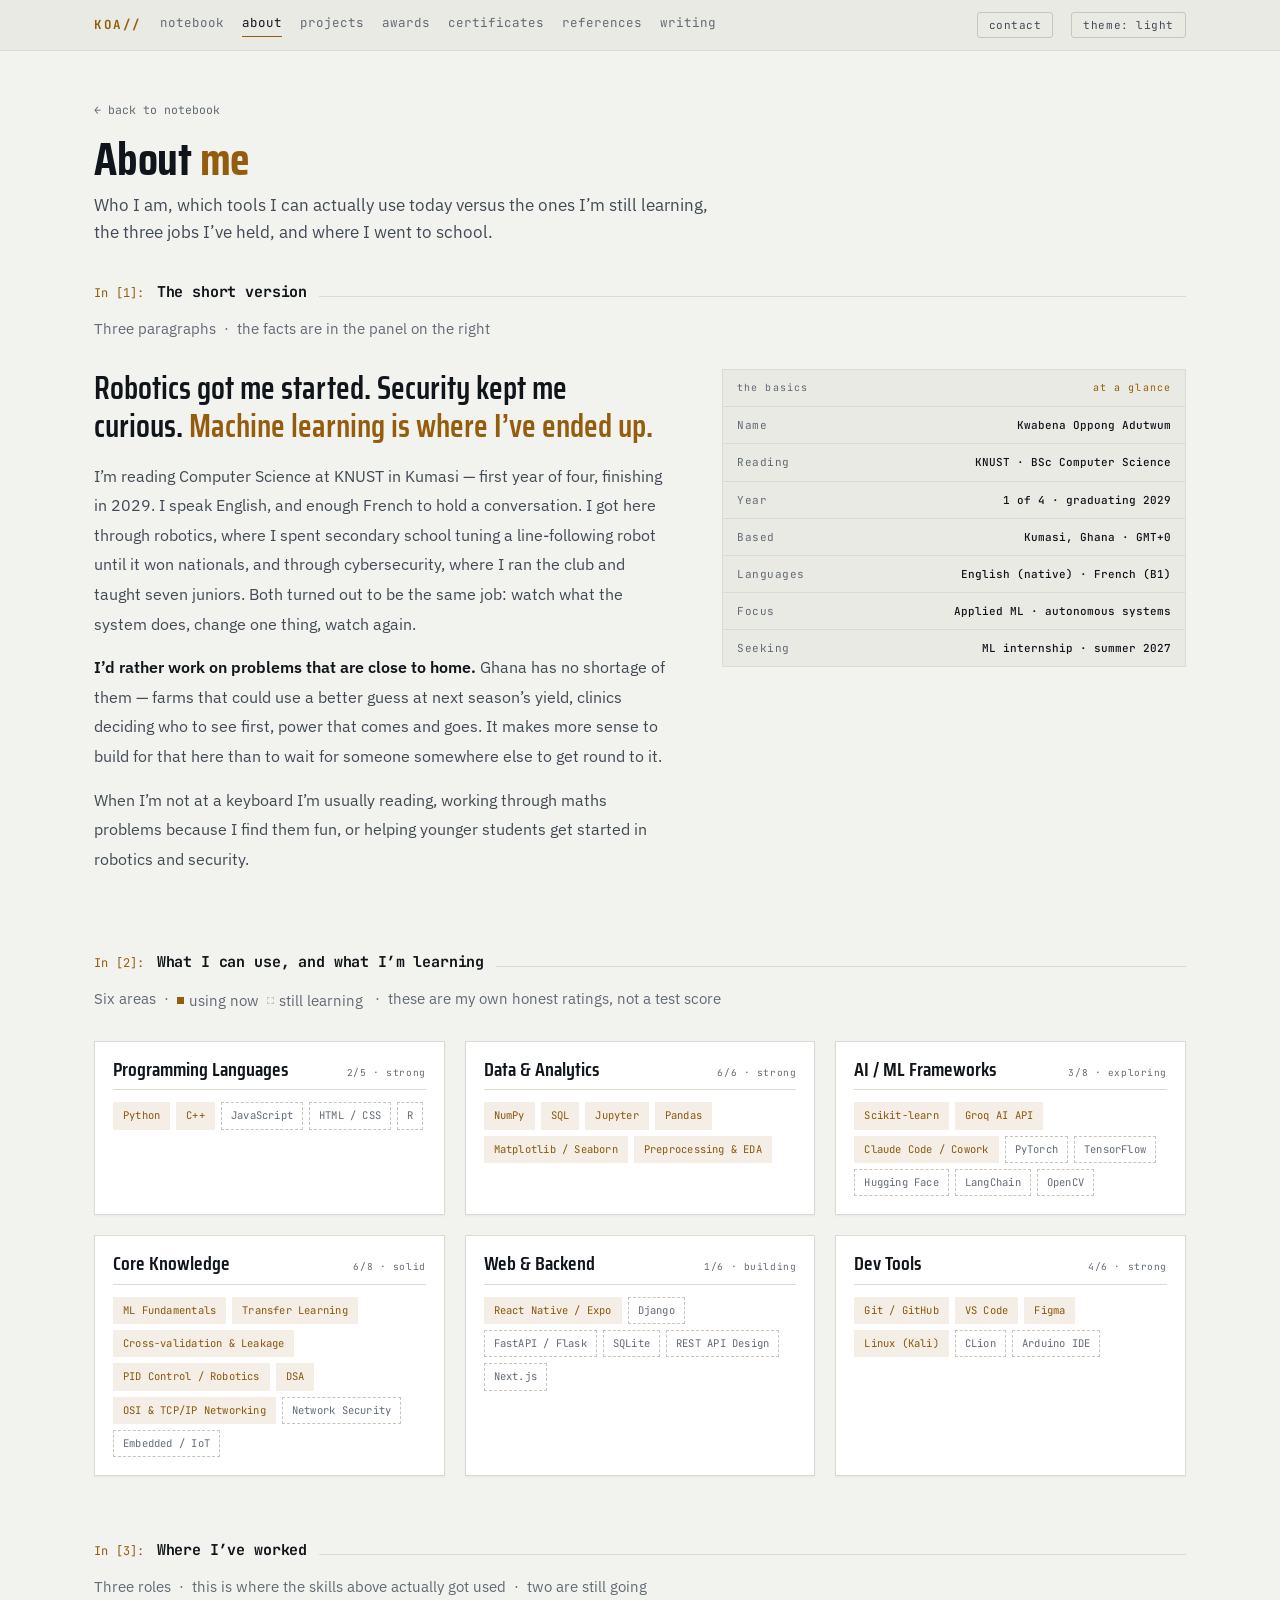
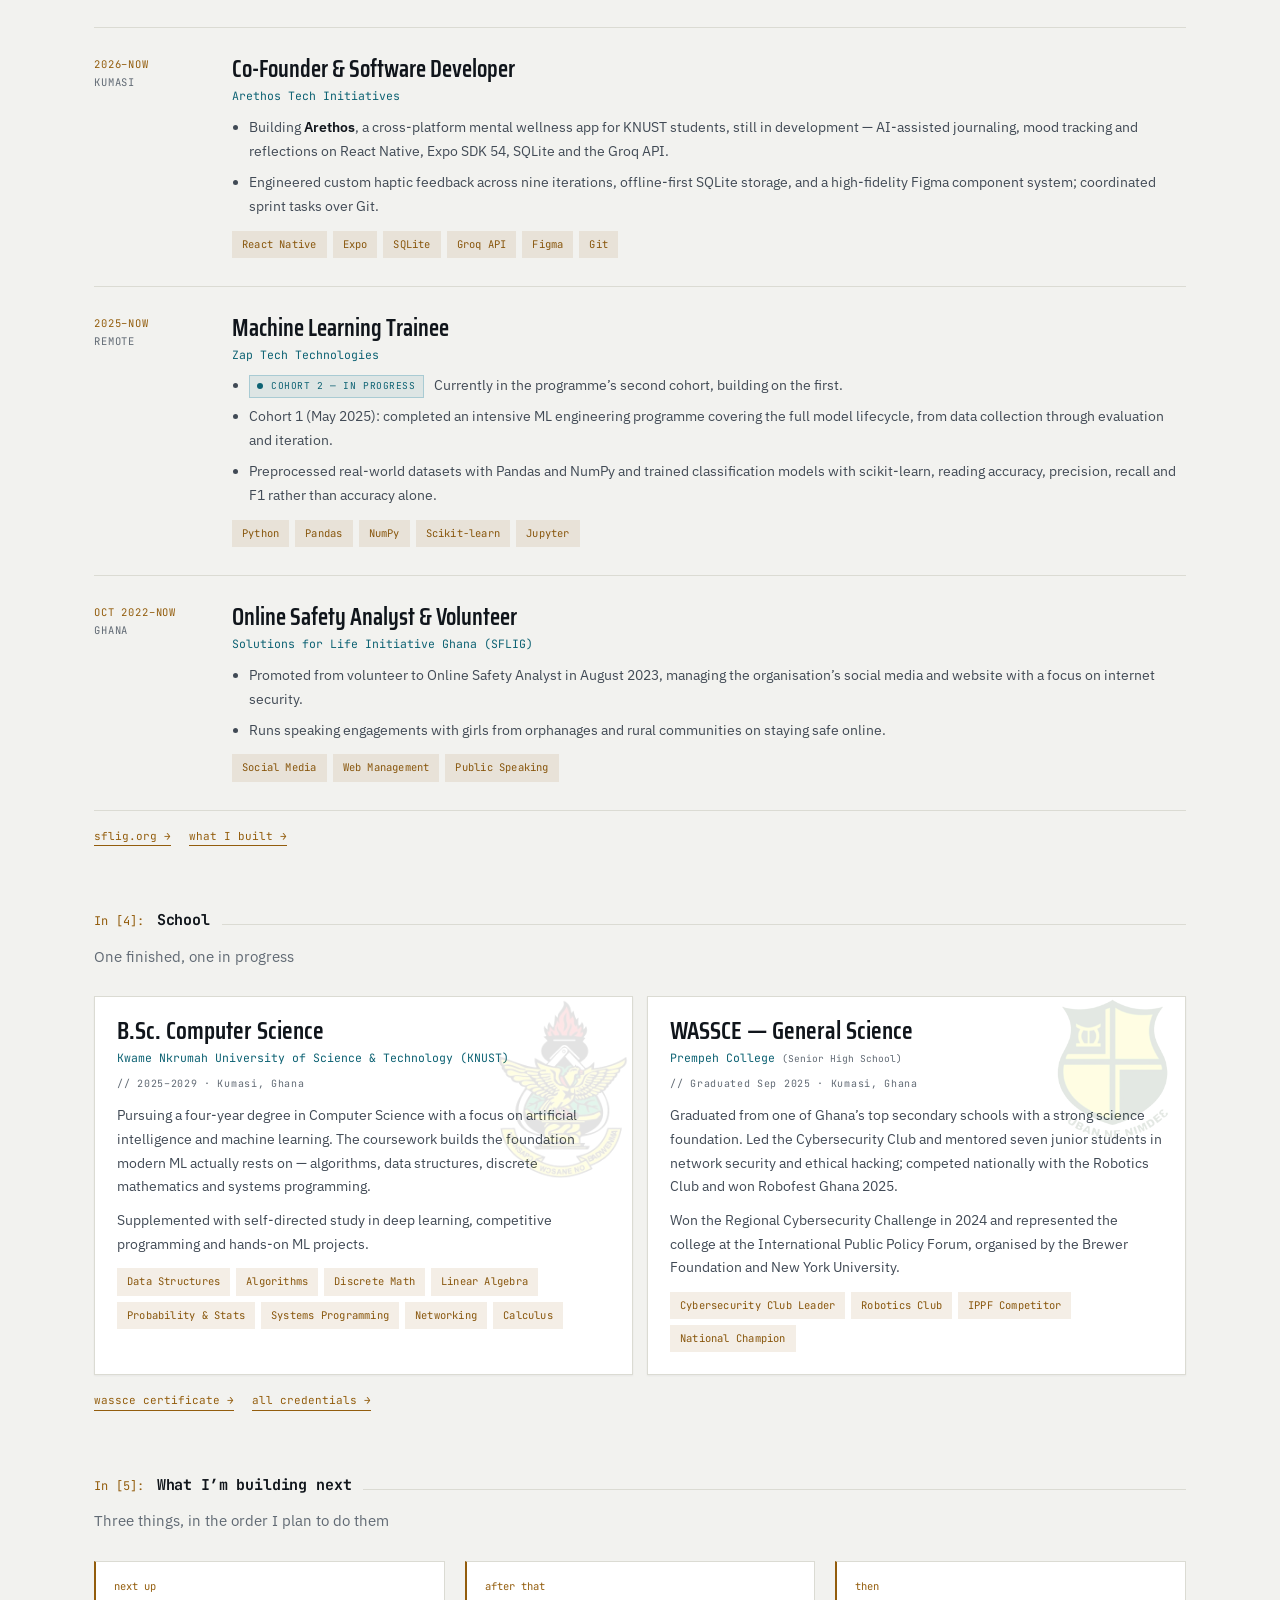
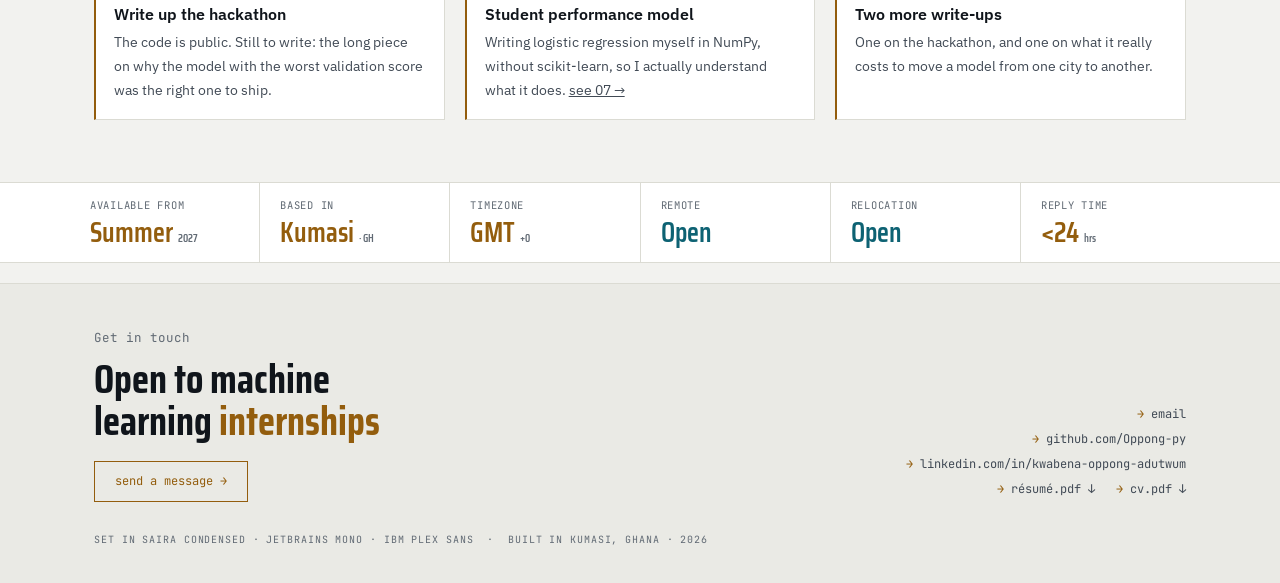
==== commit 30683002: "project_status_update" ====
--- a/about.html
+++ b/about.html
@@ -166,7 +166,7 @@
       <div>
         <h3>Co-Founder &amp; Software Developer</h3>
         <div class="org">Arethos Tech Initiatives</div>
-        <ul class="bul"><li>Co-built <b>Arethos</b>, a cross-platform mental wellness app for KNUST students &mdash; AI-assisted journaling, mood tracking and reflections on React Native, Expo SDK 54, SQLite and the Groq API.</li><li>Engineered custom haptic feedback across nine iterations, offline-first SQLite storage, and a high-fidelity Figma component system; coordinated sprint tasks over Git.</li></ul>
+        <ul class="bul"><li>Building <b>Arethos</b>, a cross-platform mental wellness app for KNUST students, still in development &mdash; AI-assisted journaling, mood tracking and reflections on React Native, Expo SDK 54, SQLite and the Groq API.</li><li>Engineered custom haptic feedback across nine iterations, offline-first SQLite storage, and a high-fidelity Figma component system; coordinated sprint tasks over Git.</li></ul>
         <div class="skt tight"><span class="sk">React Native</span><span class="sk">Expo</span><span class="sk">SQLite</span><span class="sk">Groq API</span><span class="sk">Figma</span><span class="sk">Git</span></div>
       </div>
     </div>
--- a/styles.css
+++ b/styles.css
@@ -147,6 +147,8 @@
   color:var(--accent-2); background:var(--accent-wash); border:1px solid var(--accent);
   padding:2px 7px; margin:8px 0 10px; letter-spacing:.03em; }
 .pan .tag.plan{ color:var(--cool); background:var(--cool-wash); border-color:var(--cool-line); }
+.pan .tag.wip{ color:var(--cool); background:var(--cool-wash); border-color:var(--cool-line);
+  border-style:dashed; }
 .pan p{ font-size:15px; line-height:1.75; color:var(--ink2); }
 .pan p + p{ margin-top:10px; }
 .pan.plan{ border-style:dashed; }
@@ -490,6 +492,8 @@
 .prow .tag{ display:inline-block; align-self:flex-start; font-family:var(--m); font-size:9.5px;
   letter-spacing:.1em; color:var(--accent-ink); background:var(--accent-wash);
   border:1px solid var(--accent-wash); padding:4px 9px; margin:9px 0 12px; }
+.prow .tag.wip{ color:var(--cool); background:var(--cool-wash);
+  border:1px dashed var(--cool-line); }
 .prow p{ font-size:14px; line-height:1.75; color:var(--ink2); }
 .prow p + p{ margin-top:10px; }
 .prow .spec{ margin-top:16px; border-top:1px solid var(--line);
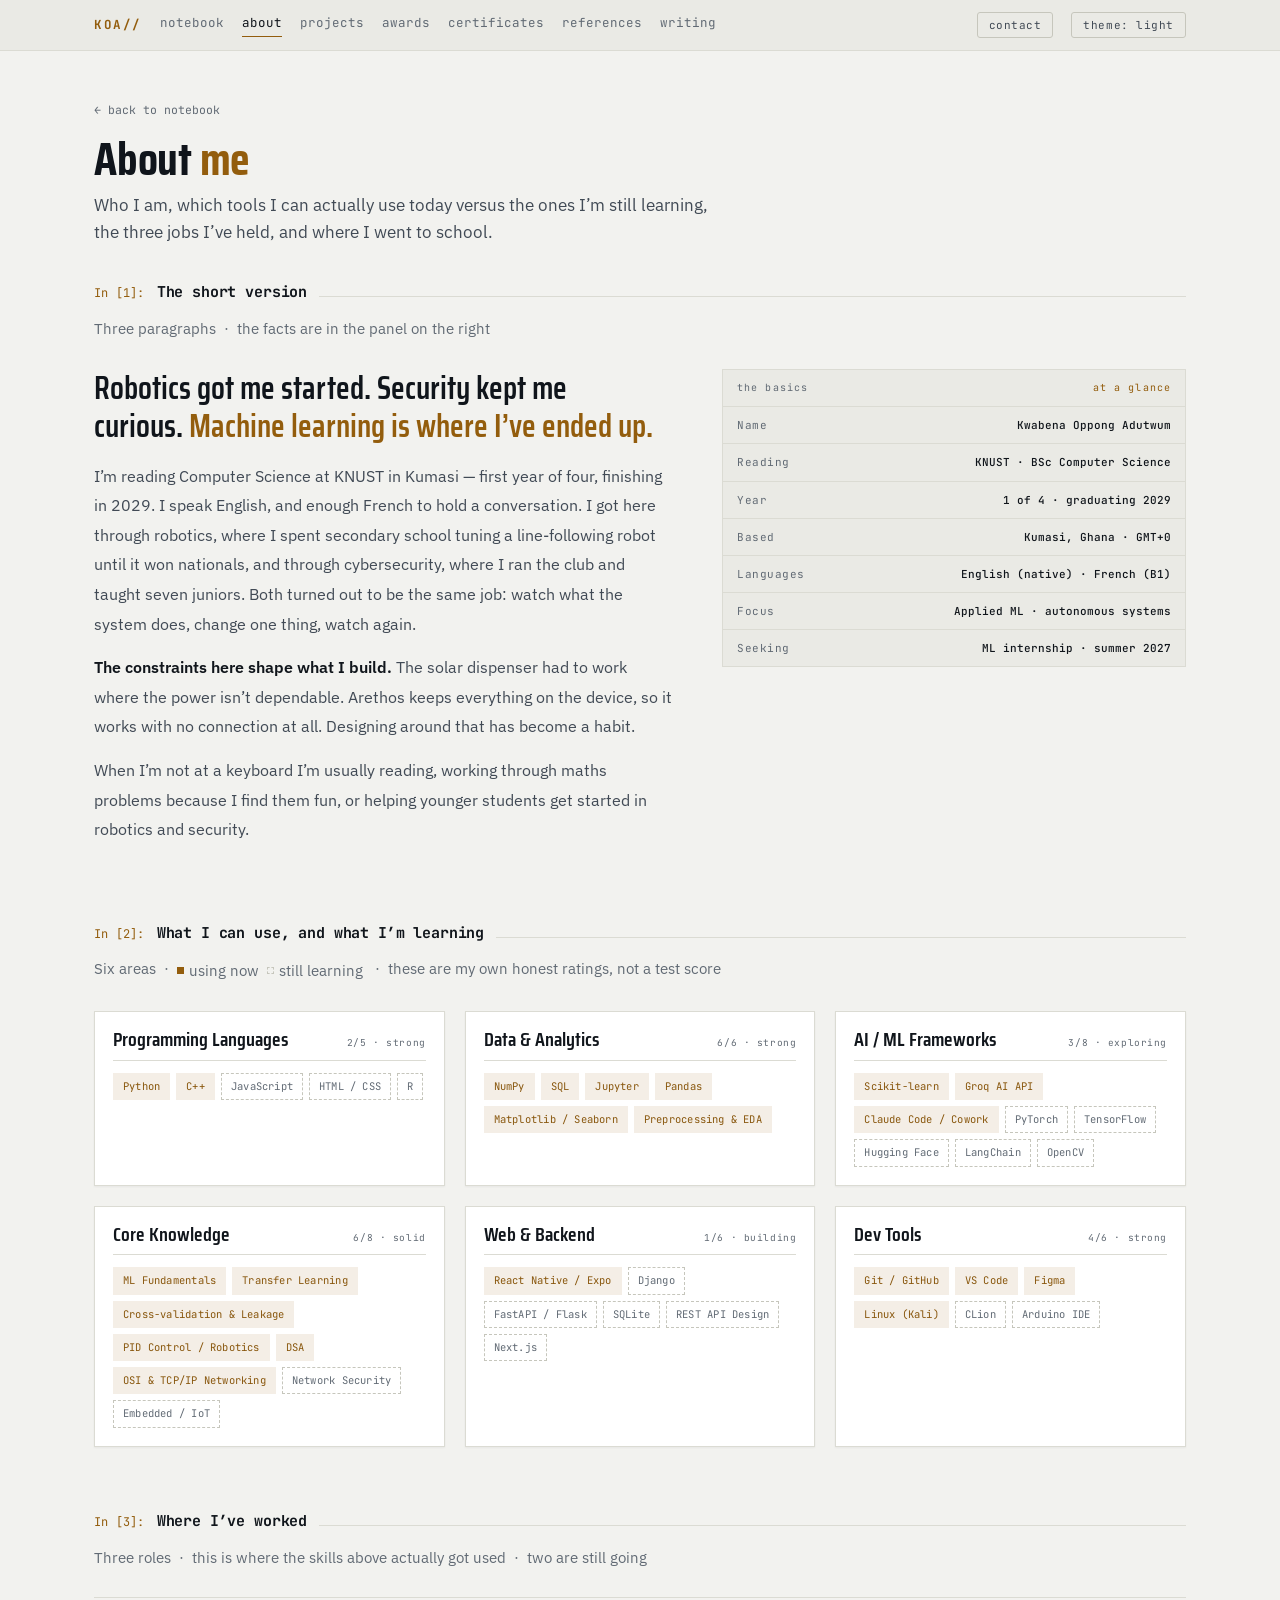
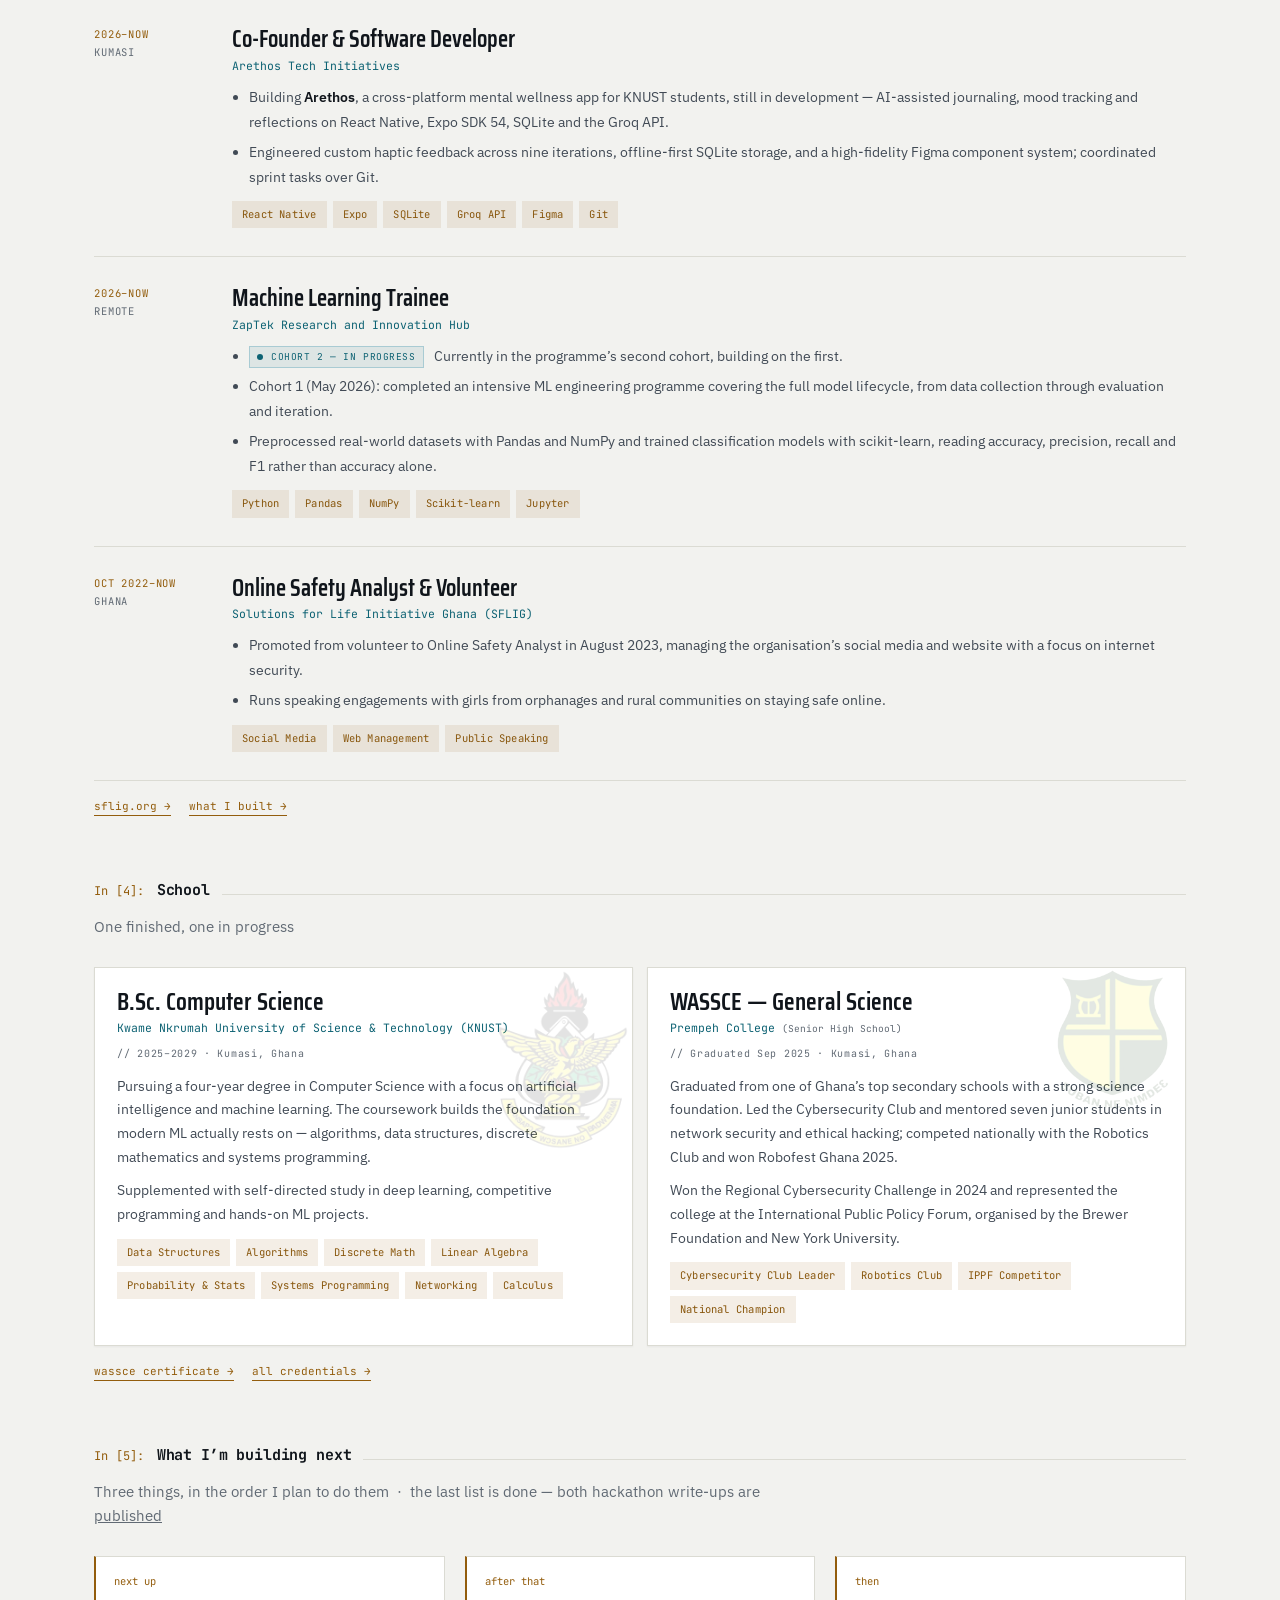
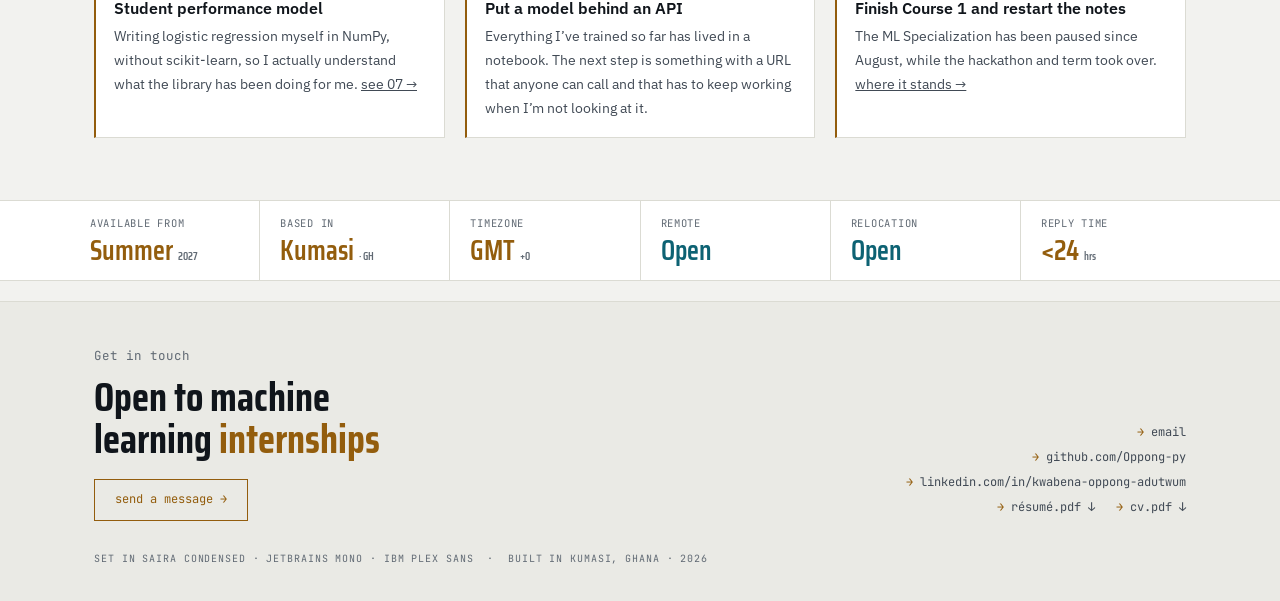
==== commit 35c8148a: "Project_section_about_section_update" ====
--- a/about.html
+++ b/about.html
@@ -65,7 +65,7 @@
     <div>
       <div class="lead">Robotics got me started. Security kept me curious. <em>Machine learning is where I&rsquo;ve ended up.</em></div>
       <p>I&rsquo;m reading Computer Science at KNUST in Kumasi &mdash; first year of four, finishing in 2029. I speak English, and enough French to hold a conversation. I got here through robotics, where I spent secondary school tuning a line-following robot until it won nationals, and through cybersecurity, where I ran the club and taught seven juniors. Both turned out to be the same job: watch what the system does, change one thing, watch again.</p>
-      <p><b>I&rsquo;d rather work on problems that are close to home.</b> Ghana has no shortage of them &mdash; farms that could use a better guess at next season&rsquo;s yield, clinics deciding who to see first, power that comes and goes. It makes more sense to build for that here than to wait for someone somewhere else to get round to it.</p>
+      <p><b>The constraints here shape what I build.</b> The solar dispenser had to work where the power isn&rsquo;t dependable. Arethos keeps everything on the device, so it works with no connection at all. Designing around that has become a habit.</p>
       <p>When I&rsquo;m not at a keyboard I&rsquo;m usually reading, working through maths problems because I find them fun, or helping younger students get started in robotics and security.</p>
     </div>
     <div class="fact">
@@ -171,11 +171,11 @@
       </div>
     </div>
     <div class="entry">
-      <div class="when">2025&ndash;now<span>Remote</span></div>
+      <div class="when">2026&ndash;now<span>Remote</span></div>
       <div>
         <h3>Machine Learning Trainee</h3>
-        <div class="org">Zap Tech Technologies</div>
-        <ul class="bul"><li><span class='live sm'><i></i>COHORT 2 &mdash; IN PROGRESS</span> Currently in the programme&rsquo;s second cohort, building on the first.</li><li>Cohort 1 (May 2025): completed an intensive ML engineering programme covering the full model lifecycle, from data collection through evaluation and iteration.</li><li>Preprocessed real-world datasets with Pandas and NumPy and trained classification models with scikit-learn, reading accuracy, precision, recall and F1 rather than accuracy alone.</li></ul>
+        <div class="org">ZapTek Research and Innovation Hub</div>
+        <ul class="bul"><li><span class='live sm'><i></i>COHORT 2 &mdash; IN PROGRESS</span> Currently in the programme&rsquo;s second cohort, building on the first.</li><li>Cohort 1 (May 2026): completed an intensive ML engineering programme covering the full model lifecycle, from data collection through evaluation and iteration.</li><li>Preprocessed real-world datasets with Pandas and NumPy and trained classification models with scikit-learn, reading accuracy, precision, recall and F1 rather than accuracy alone.</li></ul>
         <div class="skt tight"><span class="sk">Python</span><span class="sk">Pandas</span><span class="sk">NumPy</span><span class="sk">Scikit-learn</span><span class="sk">Jupyter</span></div>
       </div>
     </div>
@@ -218,11 +218,11 @@
 
 <section class="wrap" style="padding-top:0" id="roadmap">
   <div class="cell"><span class="in">In&nbsp;[5]:</span><h2>What I&rsquo;m building next</h2><span class="rule"></span></div>
-  <div class="out">Three things, in the order I plan to do them</div>
+  <div class="out">Three things, in the order I plan to do them &nbsp;&middot;&nbsp; the last list is done &mdash; both hackathon write-ups are <a href="writing.html">published</a></div>
   <div class="queue">
-    <div class="qi"><div class="c">next up</div><div class="t">Write up the hackathon</div><div class="d">The code is public. Still to write: the long piece on why the model with the worst validation score was the right one to ship.</div></div>
-    <div class="qi"><div class="c">after that</div><div class="t">Student performance model</div><div class="d">Writing logistic regression myself in NumPy, without scikit-learn, so I actually understand what it does. <a href="projects.html">see 07 &rarr;</a></div></div>
-    <div class="qi"><div class="c">then</div><div class="t">Two more write-ups</div><div class="d">One on the hackathon, and one on what it really costs to move a model from one city to another.</div></div>
+    <div class="qi"><div class="c">next up</div><div class="t">Student performance model</div><div class="d">Writing logistic regression myself in NumPy, without scikit-learn, so I actually understand what the library has been doing for me. <a href="projects.html">see 07 &rarr;</a></div></div>
+    <div class="qi"><div class="c">after that</div><div class="t">Put a model behind an API</div><div class="d">Everything I&rsquo;ve trained so far has lived in a notebook. The next step is something with a URL that anyone can call and that has to keep working when I&rsquo;m not looking at it.</div></div>
+    <div class="qi"><div class="c">then</div><div class="t">Finish Course 1 and restart the notes</div><div class="d">The ML Specialization has been paused since August, while the hackathon and term took over. <a href="certifications.html">where it stands &rarr;</a></div></div>
   </div>
 </section>
 
--- a/styles.css
+++ b/styles.css
@@ -188,6 +188,7 @@
 .entry .when span{ display:block; color:var(--dim); }
 .entry h3{ font-family:var(--d); font-size:24px; font-weight:600; line-height:1.15; }
 .entry p{ font-size:15.5px; line-height:1.8; color:var(--ink2); margin-top:9px; max-width:66ch; }
+.entry .flag.plan{ color:var(--dim); border-color:var(--line2); background:none; }
 .entry .flag{ display:inline-block; font-family:var(--m); font-size:9.5px; letter-spacing:.09em;
   color:var(--accent-ink);
   color:var(--cool); border:1px solid var(--cool-line); background:var(--cool-wash);
@@ -240,6 +241,7 @@
 .log .r b{ color:var(--ink); font-weight:600; }
 .log .st{ font-family:var(--m); font-size:9px; color:var(--cool); border:1px solid var(--cool-line);
   padding:1px 5px; margin-left:6px; white-space:nowrap; }
+.log .st.off{ color:var(--dim); border-color:var(--line2); }
 
 /* ── Writing + roadmap ───────────────────────────────────── */
 .wr{ display:grid; grid-template-columns:repeat(2,1fr); gap:20px; }
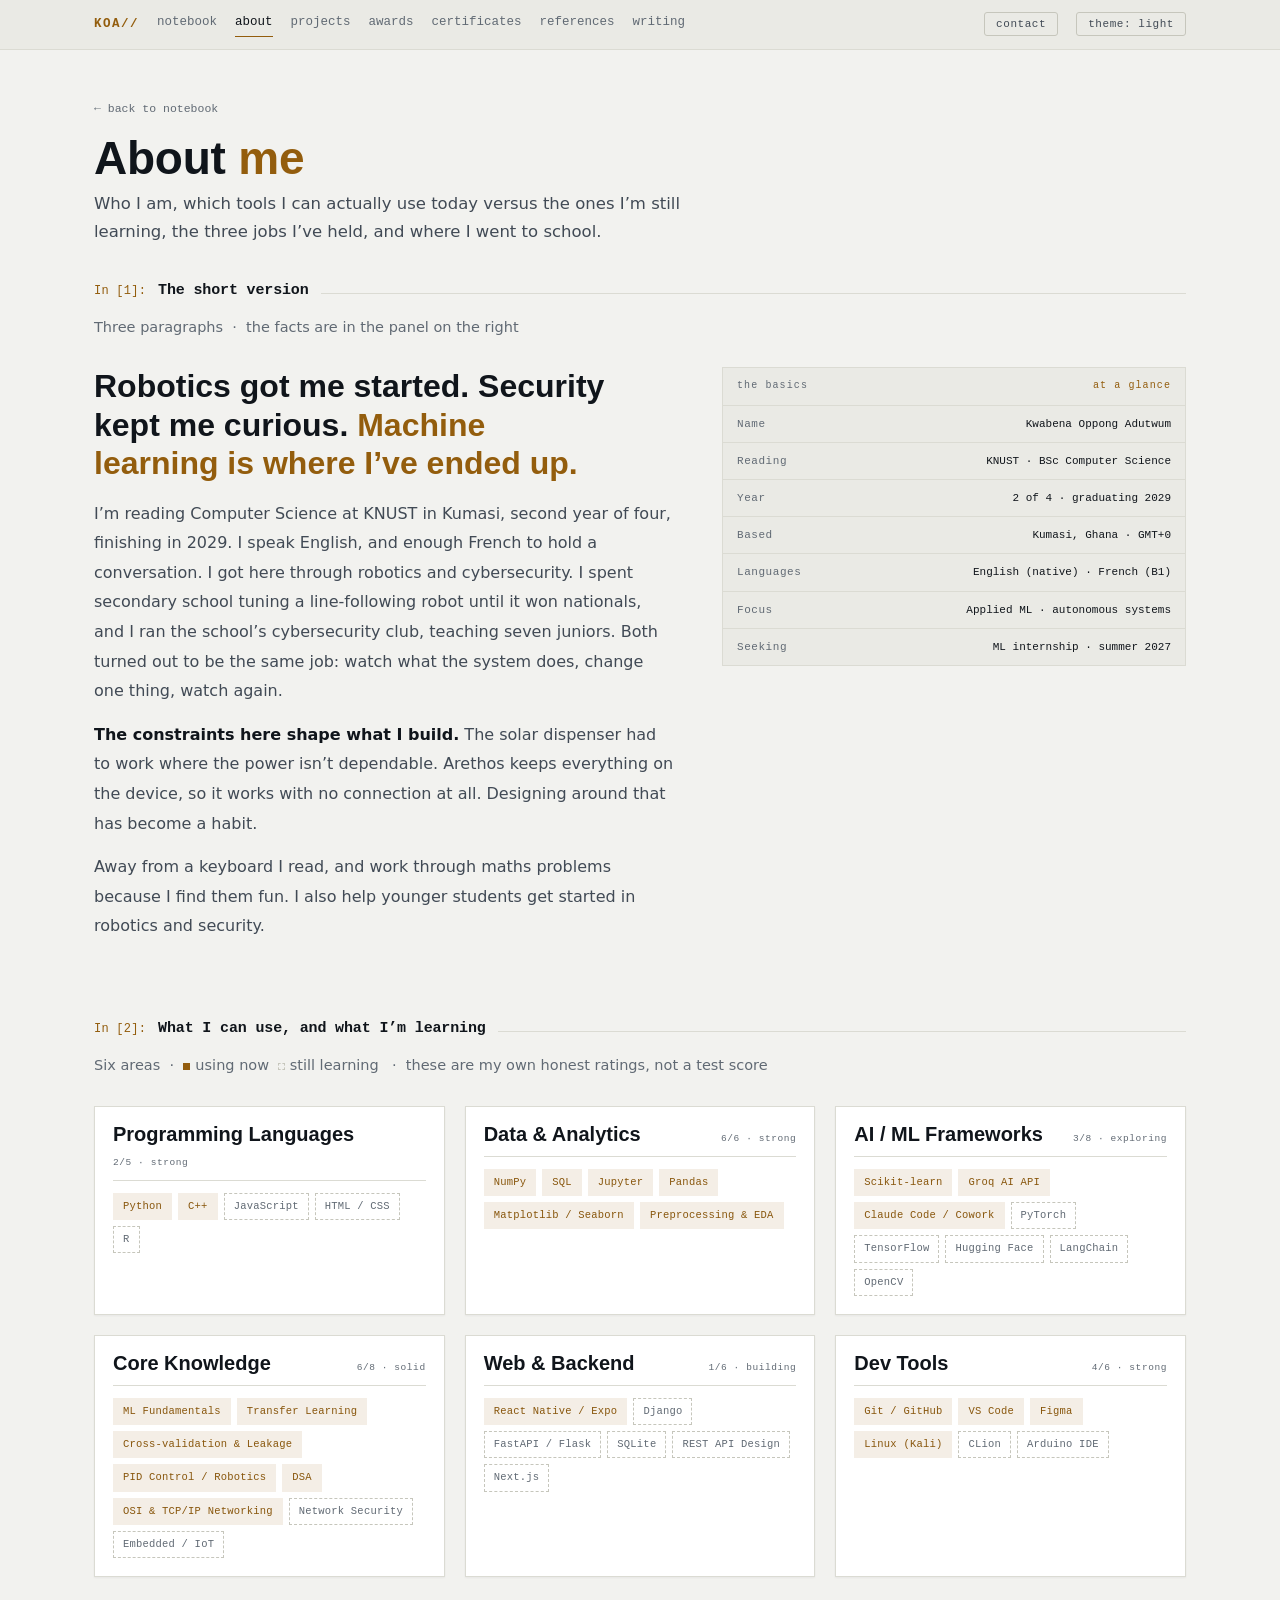
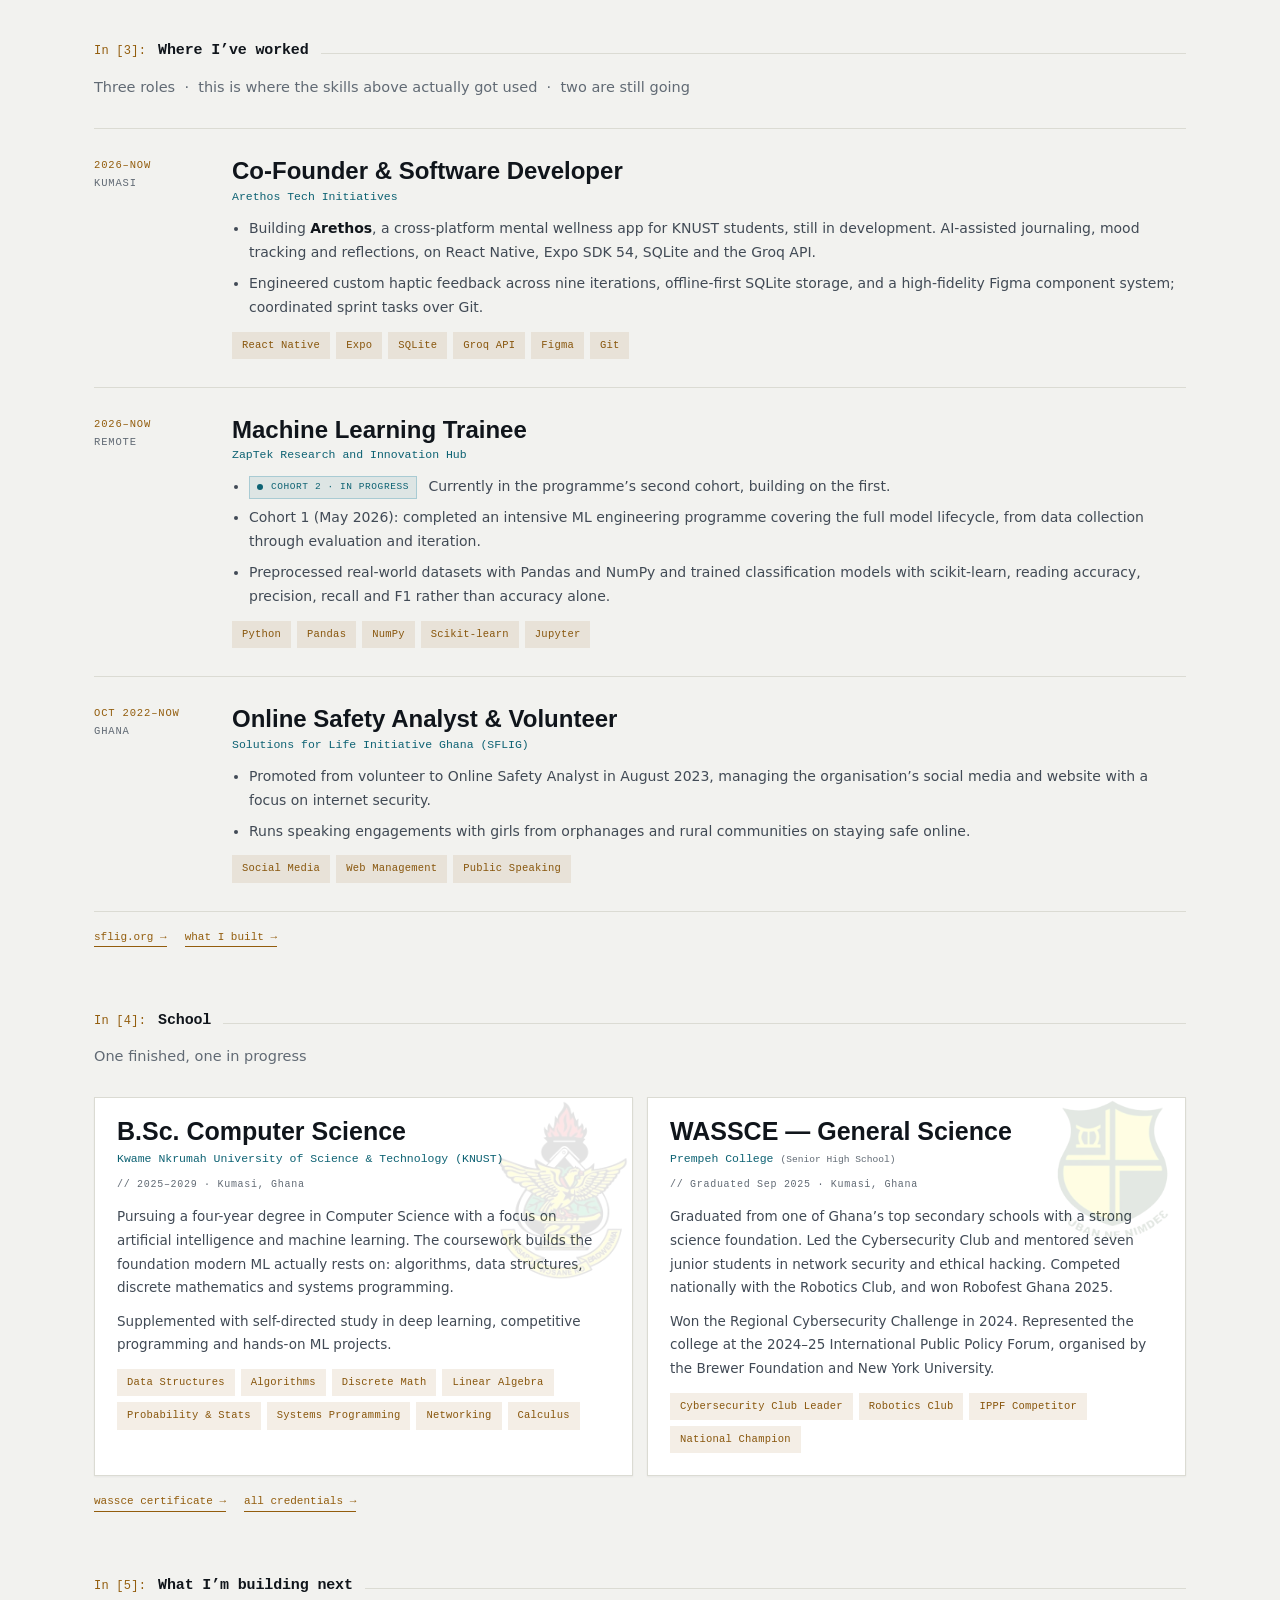
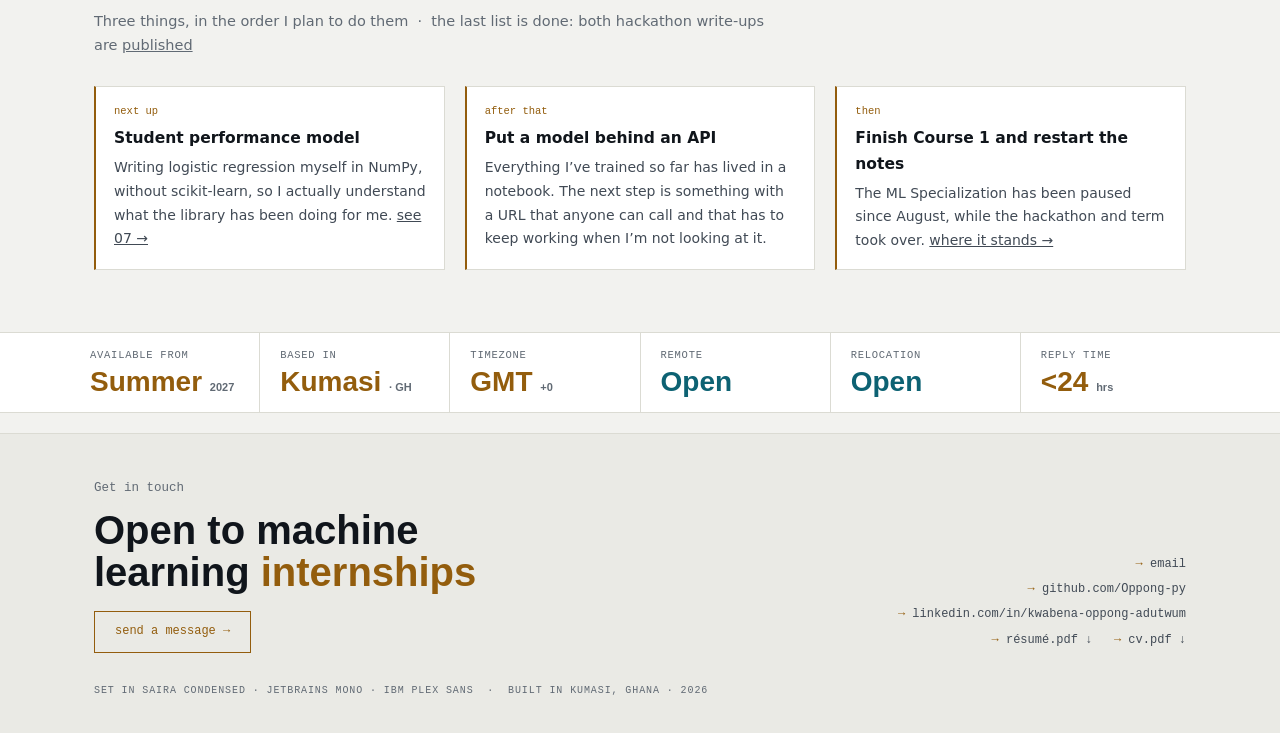
==== commit 49505e05: "Text_update" ====
--- a/about.html
+++ b/about.html
@@ -3,18 +3,23 @@
 <head>
 <meta charset="UTF-8">
 <meta name="viewport" content="width=device-width, initial-scale=1.0">
+<meta http-equiv="Content-Security-Policy" content="default-src 'self'; base-uri 'self'; object-src 'none'; script-src 'self' 'sha256-2ElPHIPE8Q+Jko6kBx0FxSscNRR/ViGcCvGbqpuE5KE=' 'sha256-2zb+mQBzGT9uicoOkUEa5SNSH8Clbm29IaGXX9ww3PA='; style-src 'self' 'unsafe-inline' https://fonts.googleapis.com; font-src 'self' https://fonts.gstatic.com; img-src 'self' data:; media-src 'self'; manifest-src 'self'; connect-src 'self'; form-action 'self' https://formspree.io; upgrade-insecure-requests">
+<meta name="referrer" content="strict-origin-when-cross-origin">
 <title>About me | Kwabena Oppong Adutwum</title>
-<meta name="description" content="Skills, work experience and education for Kwabena Oppong Adutwum — CS undergraduate at KNUST, Ghana.">
+<meta name="description" content="Skills, work experience and education for Kwabena Oppong Adutwum, CS undergraduate at KNUST, Ghana.">
 <link rel="icon" href="assets/icons/favicon.ico" sizes="any">
 <link rel="icon" type="image/png" sizes="32x32" href="assets/icons/favicon-32.png">
 <link rel="icon" type="image/png" sizes="16x16" href="assets/icons/favicon-16.png">
+<link rel="icon" type="image/png" sizes="48x48" href="assets/icons/favicon-48.png">
 <link rel="apple-touch-icon" href="assets/icons/apple-touch-icon.png">
+<link rel="manifest" href="site.webmanifest">
+<meta name="theme-color" content="#935D0D">
 <link rel="canonical" href="https://oppong-py.github.io/about.html">
 <meta property="og:url" content="https://oppong-py.github.io/about.html">
 <meta property="og:title" content="Profile | Kwabena Oppong Adutwum">
-<meta property="og:description" content="Skills, work experience and education for Kwabena Oppong Adutwum — CS undergraduate at KNUST, Ghana.">
+<meta property="og:description" content="Skills, work experience and education for Kwabena Oppong Adutwum, CS undergraduate at KNUST, Ghana.">
 <meta property="og:type" content="website">
-<meta property="og:image" content="https://oppong-py.github.io/assets/images/og-preview.png">
+<meta property="og:image" content="https://oppong-py.github.io/assets/images/og/default.png">
 <meta name="twitter:card" content="summary_large_image">
 <script>(function(){var r=document.documentElement;
 try{var t=localStorage.getItem('koa-theme');
@@ -31,6 +36,9 @@
 <link rel="preconnect" href="https://fonts.googleapis.com">
 <link rel="preconnect" href="https://fonts.gstatic.com" crossorigin>
 <link href="https://fonts.googleapis.com/css2?family=Saira+Condensed:wght@500;600;700&family=JetBrains+Mono:wght@400;500;700&family=IBM+Plex+Sans:wght@400;500;600&display=swap" rel="stylesheet">
+<script type="application/ld+json">
+{"@context":"https://schema.org","@graph":[{"@type":"Person","@id":"https://oppong-py.github.io/#person","name":"Kwabena Oppong Adutwum","alternateName":"Oppong","url":"https://oppong-py.github.io/","jobTitle":"Computer Science Student","description":"Computer Science undergraduate at KNUST, Kumasi, working in applied machine learning after a route through robotics and cybersecurity.","image":"https://oppong-py.github.io/assets/images/portrait-v2.webp","email":"oppongkwabena1777dev@gmail.com","nationality":{"@type":"Country","name":"Ghana"},"address":{"@type":"PostalAddress","addressLocality":"Kumasi","addressCountry":"GH"},"sameAs":["https://github.com/Oppong-py","https://www.linkedin.com/in/kwabena-oppong-adutwum"],"alumniOf":{"@type":"HighSchool","name":"Prempeh College","address":{"@type":"PostalAddress","addressLocality":"Kumasi","addressCountry":"GH"}},"affiliation":{"@type":"CollegeOrUniversity","name":"Kwame Nkrumah University of Science and Technology","url":"https://www.knust.edu.gh"},"knowsLanguage":["en","fr"],"knowsAbout":["Machine Learning","Python","NumPy","pandas","scikit-learn","Matplotlib","Remote Sensing","Cross-Validation","Domain Adaptation","Robotics","PID Control","Cybersecurity","React Native"],"award":["National Champion, Robofest Ghana 2025","Regional Champion, National Cybersecurity Challenge 2024","2nd Place, ACES CodeFest 2026 UI/UX Challenge"]},{"@type":"WebSite","@id":"https://oppong-py.github.io/#website","url":"https://oppong-py.github.io/","name":"Kwabena Oppong Adutwum","inLanguage":"en","publisher":{"@id":"https://oppong-py.github.io/#person"}},{"@type":"BreadcrumbList","@id":"https://oppong-py.github.io/about.html#crumbs","itemListElement":[{"@type":"ListItem","position":1,"name":"Notebook","item":"https://oppong-py.github.io/"},{"@type":"ListItem","position":2,"name":"About","item":"https://oppong-py.github.io/about.html"}]},{"@type":"AboutPage","@id":"https://oppong-py.github.io/about.html#page","name":"About me","description":"Skills, work experience and education for Kwabena Oppong Adutwum, CS undergraduate at KNUST, Ghana.","url":"https://oppong-py.github.io/about.html","inLanguage":"en","isPartOf":{"@id":"https://oppong-py.github.io/#website"},"primaryImageOfPage":"https://oppong-py.github.io/assets/images/og/default.png","breadcrumb":{"@id":"https://oppong-py.github.io/about.html#crumbs"},"about":{"@id":"https://oppong-py.github.io/#person"}}]}
+</script>
 <link rel="stylesheet" href="styles.css">
 </head>
 <body>
@@ -51,7 +59,8 @@
     <button class="tog" id="themeToggle" type="button" aria-label="Switch colour theme">theme: light</button>
   </div>
 </nav>
-<div class="wrap phead" id="main">
+<main id="main">
+<div class="wrap phead">
   <a class="back" href="index.html">&larr; back to notebook</a>
   <h1>About <em>me</em></h1>
   <p class="sub">Who I am, which tools I can actually use today versus the ones I&rsquo;m still learning, the three jobs I&rsquo;ve held, and where I went to school.</p>
@@ -64,15 +73,15 @@
   <div class="two">
     <div>
       <div class="lead">Robotics got me started. Security kept me curious. <em>Machine learning is where I&rsquo;ve ended up.</em></div>
-      <p>I&rsquo;m reading Computer Science at KNUST in Kumasi &mdash; first year of four, finishing in 2029. I speak English, and enough French to hold a conversation. I got here through robotics, where I spent secondary school tuning a line-following robot until it won nationals, and through cybersecurity, where I ran the club and taught seven juniors. Both turned out to be the same job: watch what the system does, change one thing, watch again.</p>
+      <p>I&rsquo;m reading Computer Science at KNUST in Kumasi, second year of four, finishing in 2029. I speak English, and enough French to hold a conversation. I got here through robotics and cybersecurity. I spent secondary school tuning a line-following robot until it won nationals, and I ran the school&rsquo;s cybersecurity club, teaching seven juniors. Both turned out to be the same job: watch what the system does, change one thing, watch again.</p>
       <p><b>The constraints here shape what I build.</b> The solar dispenser had to work where the power isn&rsquo;t dependable. Arethos keeps everything on the device, so it works with no connection at all. Designing around that has become a habit.</p>
-      <p>When I&rsquo;m not at a keyboard I&rsquo;m usually reading, working through maths problems because I find them fun, or helping younger students get started in robotics and security.</p>
+      <p>Away from a keyboard I read, and work through maths problems because I find them fun. I also help younger students get started in robotics and security.</p>
     </div>
     <div class="fact">
       <div class="h"><span>the basics</span><b>at a glance</b></div>
       <div class="r"><span>Name</span><b>Kwabena Oppong Adutwum</b></div>
       <div class="r"><span>Reading</span><b>KNUST &middot; BSc Computer Science</b></div>
-      <div class="r"><span>Year</span><b>1 of 4 &middot; graduating 2029</b></div>
+      <div class="r"><span>Year</span><b>2 of 4 &middot; graduating 2029</b></div>
       <div class="r"><span>Based</span><b>Kumasi, Ghana &middot; GMT+0</b></div>
       <div class="r"><span>Languages</span><b>English (native) &middot; French (B1)</b></div>
       <div class="r"><span>Focus</span><b>Applied ML &middot; autonomous systems</b></div>
@@ -166,7 +175,7 @@
       <div>
         <h3>Co-Founder &amp; Software Developer</h3>
         <div class="org">Arethos Tech Initiatives</div>
-        <ul class="bul"><li>Building <b>Arethos</b>, a cross-platform mental wellness app for KNUST students, still in development &mdash; AI-assisted journaling, mood tracking and reflections on React Native, Expo SDK 54, SQLite and the Groq API.</li><li>Engineered custom haptic feedback across nine iterations, offline-first SQLite storage, and a high-fidelity Figma component system; coordinated sprint tasks over Git.</li></ul>
+        <ul class="bul"><li>Building <b>Arethos</b>, a cross-platform mental wellness app for KNUST students, still in development. AI-assisted journaling, mood tracking and reflections, on React Native, Expo SDK 54, SQLite and the Groq API.</li><li>Engineered custom haptic feedback across nine iterations, offline-first SQLite storage, and a high-fidelity Figma component system; coordinated sprint tasks over Git.</li></ul>
         <div class="skt tight"><span class="sk">React Native</span><span class="sk">Expo</span><span class="sk">SQLite</span><span class="sk">Groq API</span><span class="sk">Figma</span><span class="sk">Git</span></div>
       </div>
     </div>
@@ -175,7 +184,7 @@
       <div>
         <h3>Machine Learning Trainee</h3>
         <div class="org">ZapTek Research and Innovation Hub</div>
-        <ul class="bul"><li><span class='live sm'><i></i>COHORT 2 &mdash; IN PROGRESS</span> Currently in the programme&rsquo;s second cohort, building on the first.</li><li>Cohort 1 (May 2026): completed an intensive ML engineering programme covering the full model lifecycle, from data collection through evaluation and iteration.</li><li>Preprocessed real-world datasets with Pandas and NumPy and trained classification models with scikit-learn, reading accuracy, precision, recall and F1 rather than accuracy alone.</li></ul>
+        <ul class="bul"><li><span class='live sm'><i></i>COHORT 2 &middot; IN PROGRESS</span> Currently in the programme&rsquo;s second cohort, building on the first.</li><li>Cohort 1 (May 2026): completed an intensive ML engineering programme covering the full model lifecycle, from data collection through evaluation and iteration.</li><li>Preprocessed real-world datasets with Pandas and NumPy and trained classification models with scikit-learn, reading accuracy, precision, recall and F1 rather than accuracy alone.</li></ul>
         <div class="skt tight"><span class="sk">Python</span><span class="sk">Pandas</span><span class="sk">NumPy</span><span class="sk">Scikit-learn</span><span class="sk">Jupyter</span></div>
       </div>
     </div>
@@ -197,19 +206,19 @@
   <div class="out">One finished, one in progress</div>
   <div class="edug">
     <div class="educ">
-      <img class="wm" src="assets/images/knust_logo.png" alt="" loading="lazy">
+      <img class="wm" src="assets/images/knust_logo.webp" alt="" loading="lazy" decoding="async" width="350" height="442">
       <h3>B.Sc. Computer Science</h3>
       <div class="org">Kwame Nkrumah University of Science &amp; Technology (KNUST)</div>
       <div class="emeta">// 2025&ndash;2029 &middot; Kumasi, Ghana</div>
-      <p>Pursuing a four-year degree in Computer Science with a focus on artificial intelligence and machine learning. The coursework builds the foundation modern ML actually rests on &mdash; algorithms, data structures, discrete mathematics and systems programming.</p><p>Supplemented with self-directed study in deep learning, competitive programming and hands-on ML projects.</p>
+      <p>Pursuing a four-year degree in Computer Science with a focus on artificial intelligence and machine learning. The coursework builds the foundation modern ML actually rests on: algorithms, data structures, discrete mathematics and systems programming.</p><p>Supplemented with self-directed study in deep learning, competitive programming and hands-on ML projects.</p>
       <div class="skt tight"><span class="sk">Data Structures</span><span class="sk">Algorithms</span><span class="sk">Discrete Math</span><span class="sk">Linear Algebra</span><span class="sk">Probability &amp; Stats</span><span class="sk">Systems Programming</span><span class="sk">Networking</span><span class="sk">Calculus</span></div>
     </div>
     <div class="educ">
-      <img class="wm" src="assets/images/pc_logo_1.png" alt="" loading="lazy">
+      <img class="wm" src="assets/images/pc_logo_1.webp" alt="" loading="lazy" decoding="async" width="412" height="397">
       <h3>WASSCE &mdash; General Science</h3>
       <div class="org">Prempeh College <small>(Senior High School)</small></div>
       <div class="emeta">// Graduated Sep 2025 &middot; Kumasi, Ghana</div>
-      <p>Graduated from one of Ghana&rsquo;s top secondary schools with a strong science foundation. Led the Cybersecurity Club and mentored seven junior students in network security and ethical hacking; competed nationally with the Robotics Club and won Robofest Ghana 2025.</p><p>Won the Regional Cybersecurity Challenge in 2024 and represented the college at the International Public Policy Forum, organised by the Brewer Foundation and New York University.</p>
+      <p>Graduated from one of Ghana&rsquo;s top secondary schools with a strong science foundation. Led the Cybersecurity Club and mentored seven junior students in network security and ethical hacking. Competed nationally with the Robotics Club, and won Robofest Ghana 2025.</p><p>Won the Regional Cybersecurity Challenge in 2024. Represented the college at the 2024&ndash;25 International Public Policy Forum, organised by the Brewer Foundation and New York University.</p>
       <div class="skt tight"><span class="sk">Cybersecurity Club Leader</span><span class="sk">Robotics Club</span><span class="sk">IPPF Competitor</span><span class="sk">National Champion</span></div>
     </div>
   </div>
@@ -218,7 +227,7 @@
 
 <section class="wrap" style="padding-top:0" id="roadmap">
   <div class="cell"><span class="in">In&nbsp;[5]:</span><h2>What I&rsquo;m building next</h2><span class="rule"></span></div>
-  <div class="out">Three things, in the order I plan to do them &nbsp;&middot;&nbsp; the last list is done &mdash; both hackathon write-ups are <a href="writing.html">published</a></div>
+  <div class="out">Three things, in the order I plan to do them &nbsp;&middot;&nbsp; the last list is done: both hackathon write-ups are <a href="writing.html">published</a></div>
   <div class="queue">
     <div class="qi"><div class="c">next up</div><div class="t">Student performance model</div><div class="d">Writing logistic regression myself in NumPy, without scikit-learn, so I actually understand what the library has been doing for me. <a href="projects.html">see 07 &rarr;</a></div></div>
     <div class="qi"><div class="c">after that</div><div class="t">Put a model behind an API</div><div class="d">Everything I&rsquo;ve trained so far has lived in a notebook. The next step is something with a URL that anyone can call and that has to keep working when I&rsquo;m not looking at it.</div></div>
@@ -237,6 +246,7 @@
   </div>
 </div>
 
+</main>
 <footer>
   <div class="wrap">
     <div class="top">
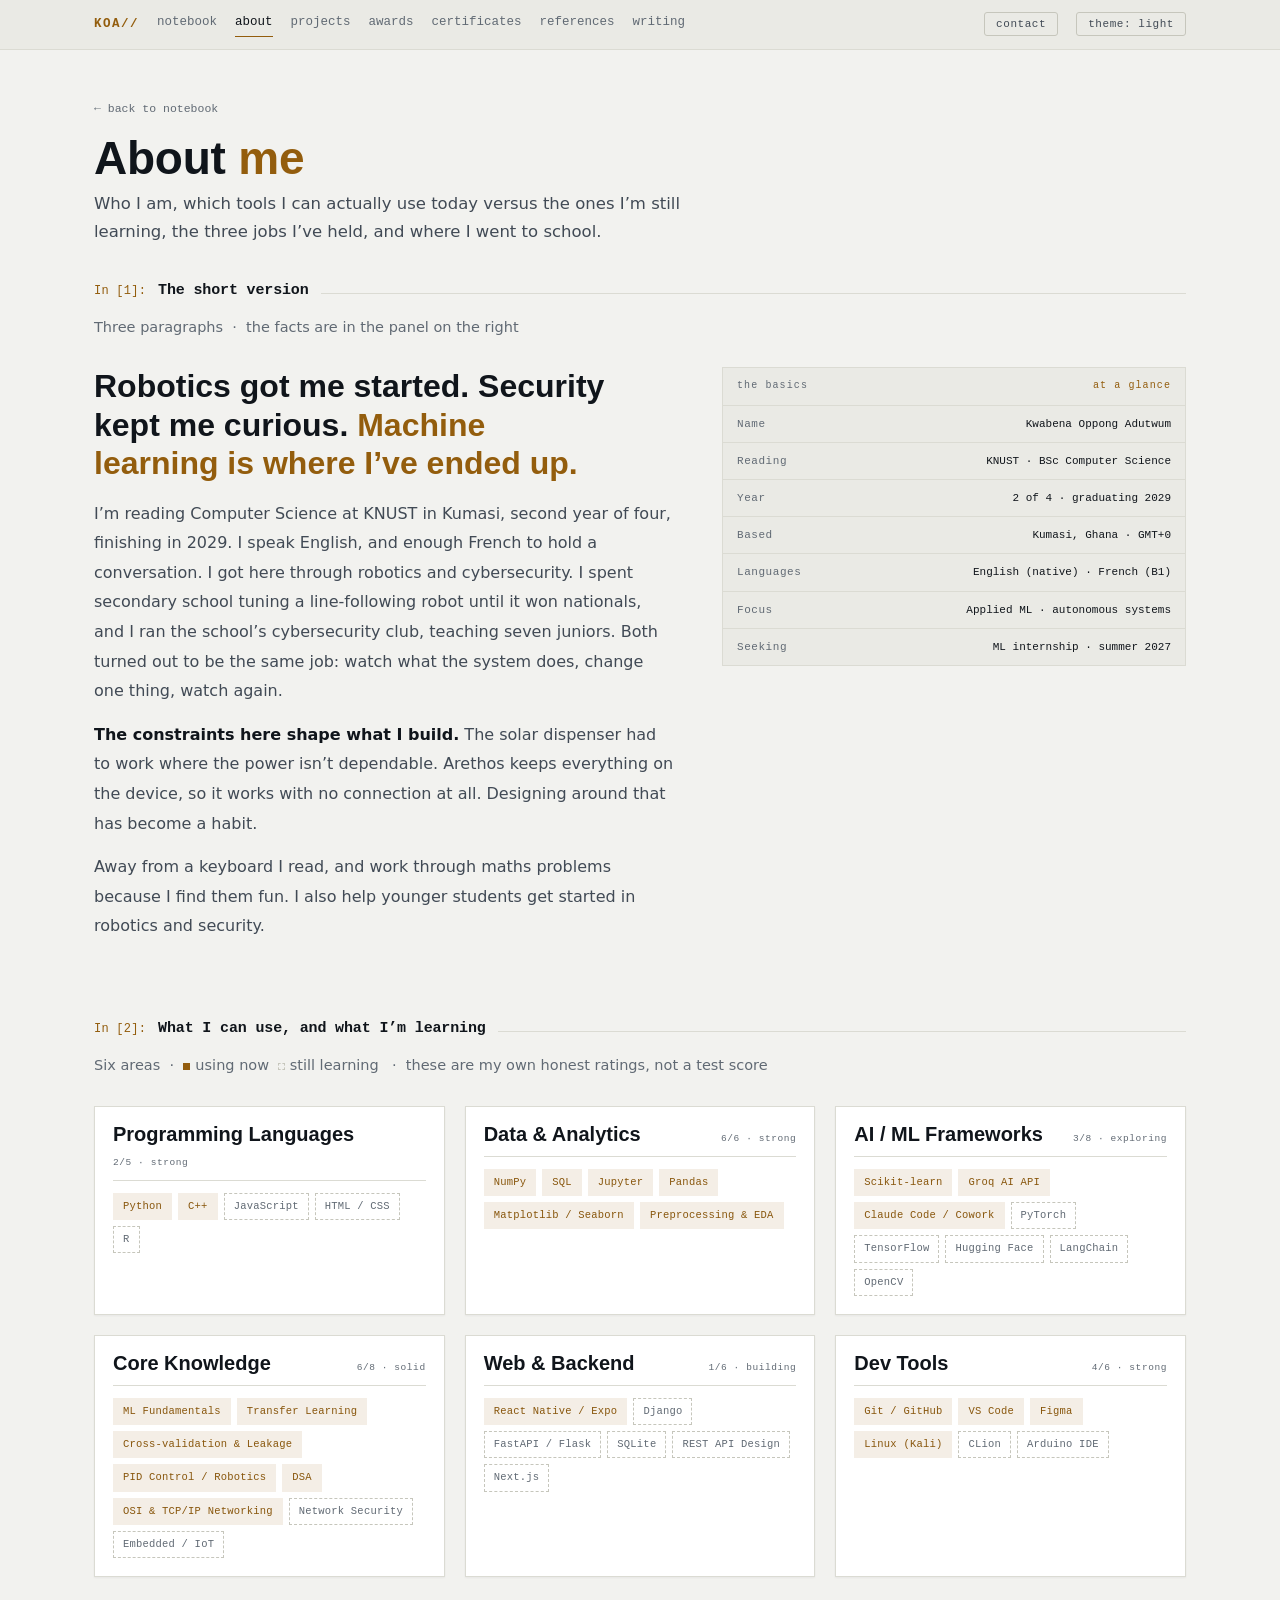
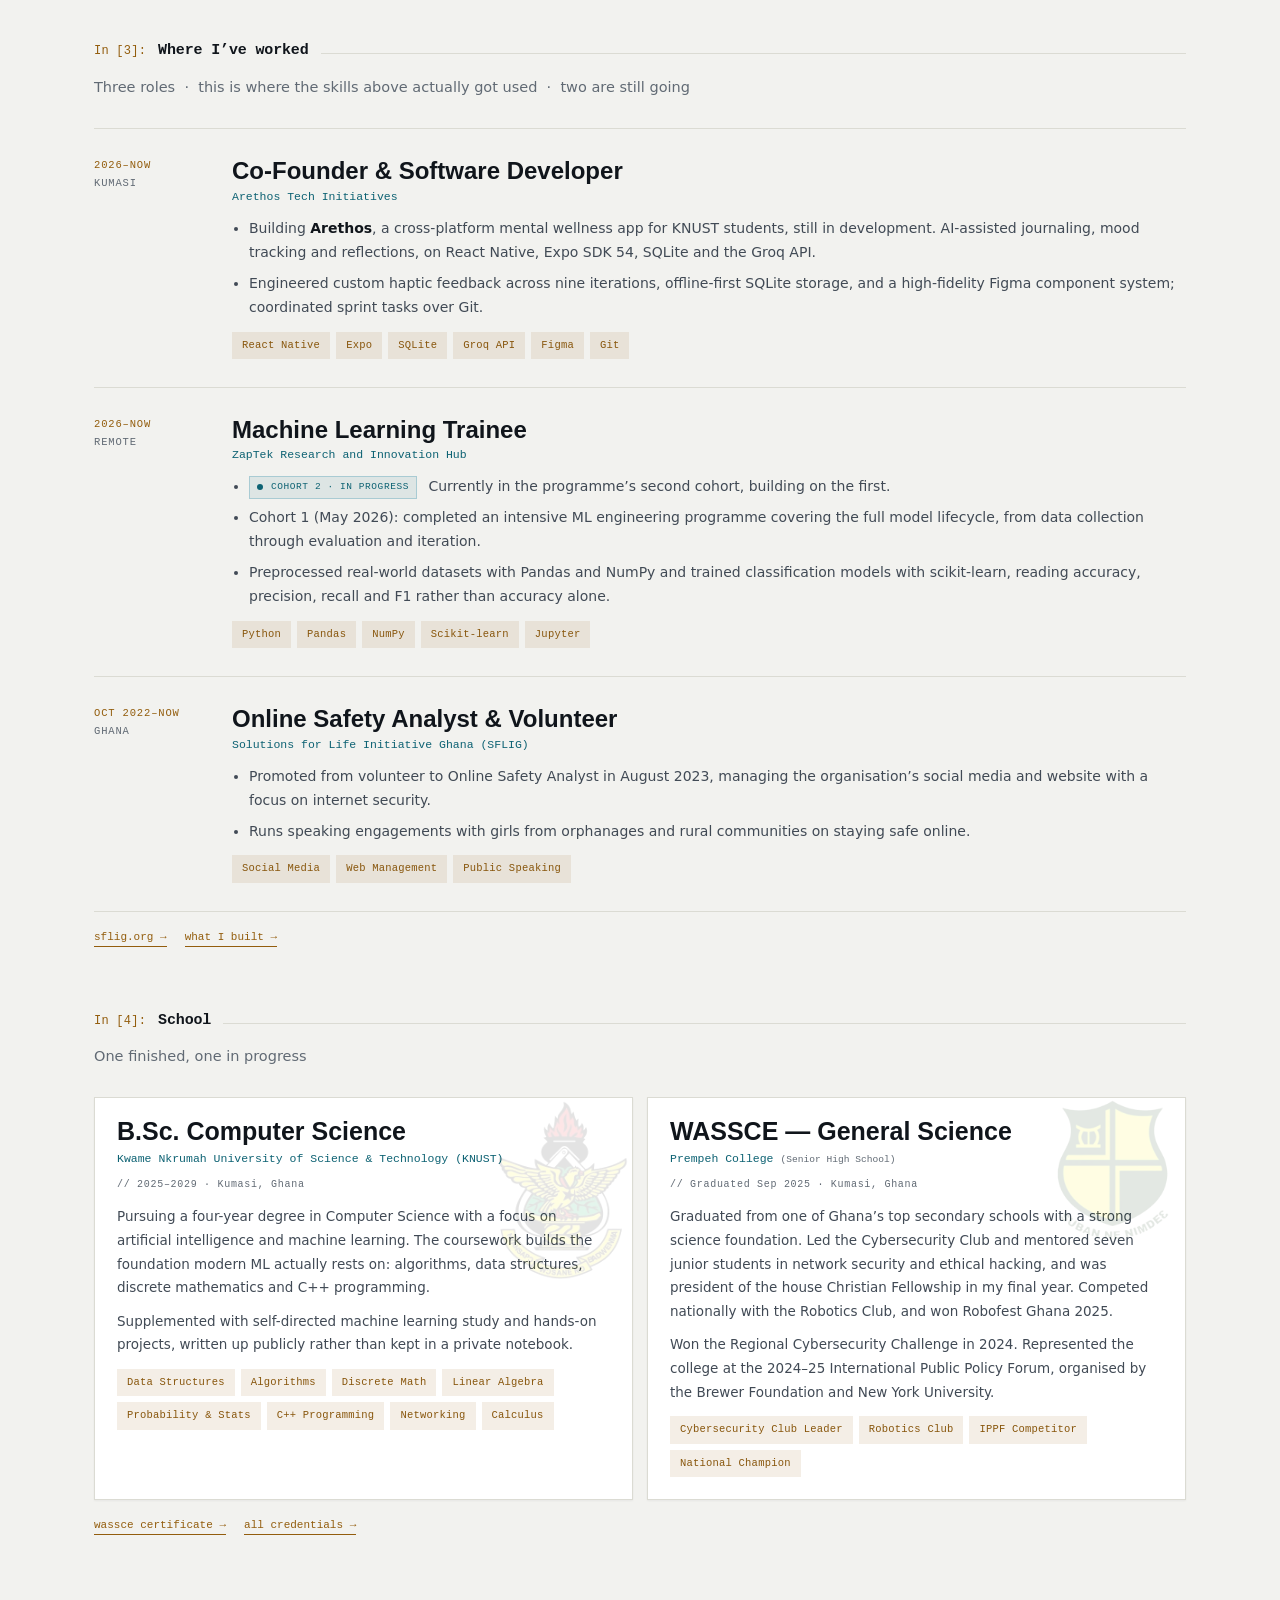
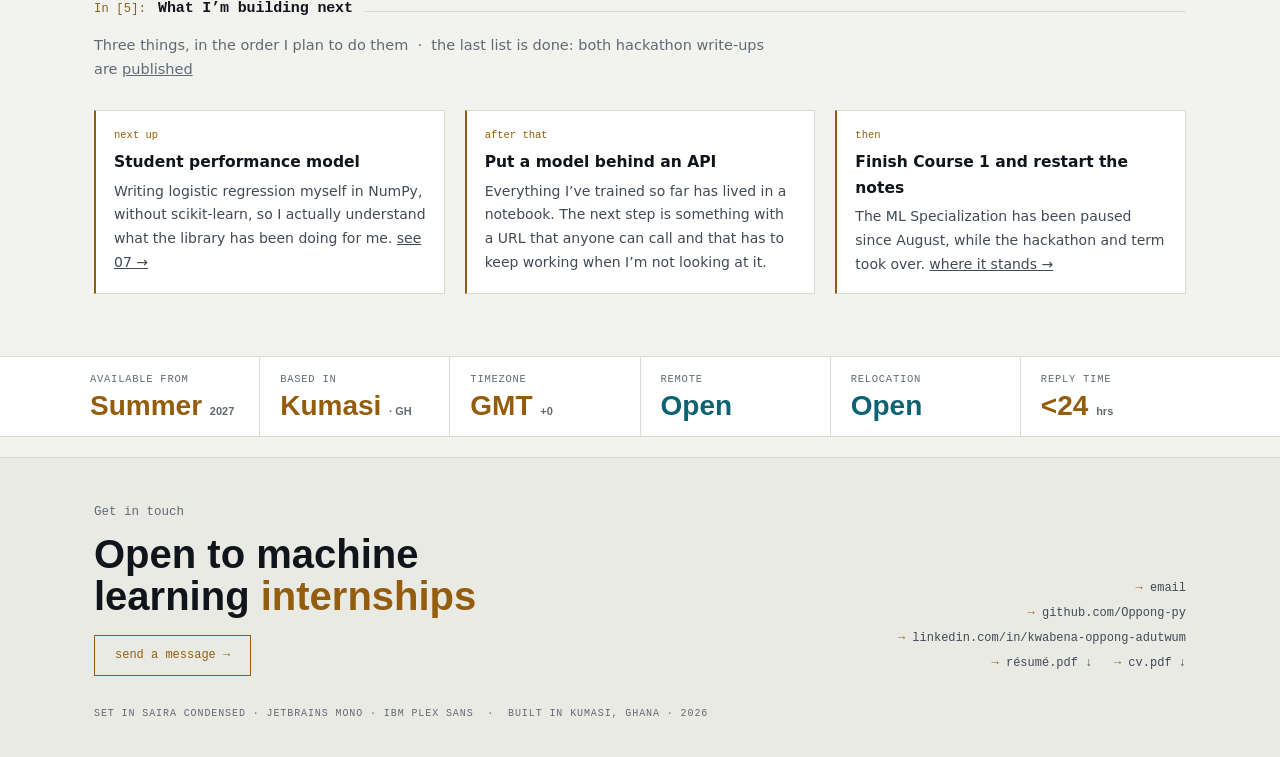
==== commit 7f5d633b: "doc_upadate" ====
--- a/about.html
+++ b/about.html
@@ -3,7 +3,7 @@
 <head>
 <meta charset="UTF-8">
 <meta name="viewport" content="width=device-width, initial-scale=1.0">
-<meta http-equiv="Content-Security-Policy" content="default-src 'self'; base-uri 'self'; object-src 'none'; script-src 'self' 'sha256-2ElPHIPE8Q+Jko6kBx0FxSscNRR/ViGcCvGbqpuE5KE=' 'sha256-2zb+mQBzGT9uicoOkUEa5SNSH8Clbm29IaGXX9ww3PA='; style-src 'self' 'unsafe-inline' https://fonts.googleapis.com; font-src 'self' https://fonts.gstatic.com; img-src 'self' data:; media-src 'self'; manifest-src 'self'; connect-src 'self'; form-action 'self' https://formspree.io; upgrade-insecure-requests">
+<meta http-equiv="Content-Security-Policy" content="default-src 'self'; base-uri 'self'; object-src 'none'; script-src 'self' 'sha256-2ElPHIPE8Q+Jko6kBx0FxSscNRR/ViGcCvGbqpuE5KE=' 'sha256-1/iwNmf+Tl4HtbsisiDGjjqU19Ra7FGwI+3F8dh04ck='; style-src 'self' 'unsafe-inline' https://fonts.googleapis.com; font-src 'self' https://fonts.gstatic.com; img-src 'self' data:; media-src 'self'; manifest-src 'self'; connect-src 'self'; form-action 'self' https://formspree.io; upgrade-insecure-requests">
 <meta name="referrer" content="strict-origin-when-cross-origin">
 <title>About me | Kwabena Oppong Adutwum</title>
 <meta name="description" content="Skills, work experience and education for Kwabena Oppong Adutwum, CS undergraduate at KNUST, Ghana.">
@@ -210,19 +210,19 @@
       <h3>B.Sc. Computer Science</h3>
       <div class="org">Kwame Nkrumah University of Science &amp; Technology (KNUST)</div>
       <div class="emeta">// 2025&ndash;2029 &middot; Kumasi, Ghana</div>
-      <p>Pursuing a four-year degree in Computer Science with a focus on artificial intelligence and machine learning. The coursework builds the foundation modern ML actually rests on: algorithms, data structures, discrete mathematics and systems programming.</p><p>Supplemented with self-directed study in deep learning, competitive programming and hands-on ML projects.</p>
-      <div class="skt tight"><span class="sk">Data Structures</span><span class="sk">Algorithms</span><span class="sk">Discrete Math</span><span class="sk">Linear Algebra</span><span class="sk">Probability &amp; Stats</span><span class="sk">Systems Programming</span><span class="sk">Networking</span><span class="sk">Calculus</span></div>
+      <p>Pursuing a four-year degree in Computer Science with a focus on artificial intelligence and machine learning. The coursework builds the foundation modern ML actually rests on: algorithms, data structures, discrete mathematics and C++ programming.</p><p>Supplemented with self-directed machine learning study and hands-on projects, written up publicly rather than kept in a private notebook.</p>
+      <div class="skt tight"><span class="sk">Data Structures</span><span class="sk">Algorithms</span><span class="sk">Discrete Math</span><span class="sk">Linear Algebra</span><span class="sk">Probability &amp; Stats</span><span class="sk">C++ Programming</span><span class="sk">Networking</span><span class="sk">Calculus</span></div>
     </div>
     <div class="educ">
       <img class="wm" src="assets/images/pc_logo_1.webp" alt="" loading="lazy" decoding="async" width="412" height="397">
       <h3>WASSCE &mdash; General Science</h3>
       <div class="org">Prempeh College <small>(Senior High School)</small></div>
       <div class="emeta">// Graduated Sep 2025 &middot; Kumasi, Ghana</div>
-      <p>Graduated from one of Ghana&rsquo;s top secondary schools with a strong science foundation. Led the Cybersecurity Club and mentored seven junior students in network security and ethical hacking. Competed nationally with the Robotics Club, and won Robofest Ghana 2025.</p><p>Won the Regional Cybersecurity Challenge in 2024. Represented the college at the 2024&ndash;25 International Public Policy Forum, organised by the Brewer Foundation and New York University.</p>
+      <p>Graduated from one of Ghana&rsquo;s top secondary schools with a strong science foundation. Led the Cybersecurity Club and mentored seven junior students in network security and ethical hacking, and was president of the house Christian Fellowship in my final year. Competed nationally with the Robotics Club, and won Robofest Ghana 2025.</p><p>Won the Regional Cybersecurity Challenge in 2024. Represented the college at the 2024&ndash;25 International Public Policy Forum, organised by the Brewer Foundation and New York University.</p>
       <div class="skt tight"><span class="sk">Cybersecurity Club Leader</span><span class="sk">Robotics Club</span><span class="sk">IPPF Competitor</span><span class="sk">National Champion</span></div>
     </div>
   </div>
-  <div class="entry-links"><a href="assets/docs/prempeh-certificate.pdf" target="_blank" rel="noopener">wassce certificate &rarr;</a><a href="certifications.html">all credentials &rarr;</a></div>
+  <div class="entry-links"><a href="assets/docs/prempeh-certificate.pdf" data-preview="assets/docs/previews/prempeh-certificate.webp" target="_blank" rel="noopener" data-title="WASSCE &mdash; General Science">wassce certificate &rarr;</a><a href="certifications.html">all credentials &rarr;</a></div>
 </section>
 
 <section class="wrap" style="padding-top:0" id="roadmap">
@@ -259,17 +259,28 @@
         <a href="mailto:oppongkwabena1777dev@gmail.com"><i>&rarr;</i> email</a><br>
         <a href="https://github.com/Oppong-py" target="_blank" rel="noopener"><i>&rarr;</i> github.com/Oppong-py</a><br>
         <a href="https://www.linkedin.com/in/kwabena-oppong-adutwum" target="_blank" rel="noopener"><i>&rarr;</i> linkedin.com/in/kwabena-oppong-adutwum</a><br>
-        <a href="assets/docs/resume.pdf" target="_blank" rel="noopener"><i>&rarr;</i> r&eacute;sum&eacute;.pdf</a>
-        <a href="assets/docs/resume.pdf" download title="Download r&eacute;sum&eacute;">&darr;</a> &nbsp;
-        <a href="assets/docs/cv.pdf" target="_blank" rel="noopener"><i>&rarr;</i> cv.pdf</a>
-        <a href="assets/docs/cv.pdf" download title="Download CV">&darr;</a>
+        <a href="assets/docs/resume.pdf" data-doc data-preview="assets/docs/previews/resume.webp" target="_blank" rel="noopener" data-title="R&eacute;sum&eacute;"><i>&rarr;</i> r&eacute;sum&eacute;.pdf</a>
+        <a href="assets/docs/resume.pdf" data-doc data-preview="assets/docs/previews/resume.webp" download title="Download r&eacute;sum&eacute;" data-title="R&eacute;sum&eacute;">&darr;</a> &nbsp;
+        <a href="assets/docs/cv.pdf" data-doc data-preview="assets/docs/previews/cv.webp" target="_blank" rel="noopener" data-title="Curriculum Vitae"><i>&rarr;</i> cv.pdf</a>
+        <a href="assets/docs/cv.pdf" data-doc data-preview="assets/docs/previews/cv.webp" download title="Download CV" data-title="Curriculum Vitae">&darr;</a>
       </div>
     </div>
     <div class="colophon">SET IN SAIRA CONDENSED &middot; JETBRAINS MONO &middot; IBM PLEX SANS &nbsp;&middot;&nbsp; BUILT IN KUMASI, GHANA &middot; 2026</div>
   </div>
 </footer>
 
-<div class="lb" id="lb" hidden><button class="lbx" type="button" aria-label="Close">&times;</button><img id="lbi" src="" alt=""></div>
+<div class="vw" id="vw" hidden role="dialog" aria-modal="true" aria-labelledby="vwt">
+  <div class="vwd">
+    <div class="vwh">
+      <div class="vwm"><div class="vwt" id="vwt"></div><div class="vwf" id="vwf"></div></div>
+      <div class="vwa">
+        <a id="vwdl" href="" download>download</a>
+        <button class="vwx" id="vwx" type="button" aria-label="Close">&times;</button>
+      </div>
+    </div>
+    <div class="vwb" id="vwb"></div>
+  </div>
+</div>
 
 <script>
 (function () {
@@ -284,16 +295,123 @@
     root.setAttribute('data-theme', next); save(next); label();
   });
 
-  /* lightbox — any element with data-lb opens its image full size */
-  var lb = document.getElementById('lb'), lbi = document.getElementById('lbi');
-  function close(){ lb.hidden = true; lbi.src = ''; document.body.style.overflow = ''; }
-  document.querySelectorAll('[data-lb]').forEach(function (el) {
-    el.addEventListener('click', function () {
-      lbi.src = el.getAttribute('data-lb');
-      lbi.alt = el.getAttribute('alt') || '';
-      lb.hidden = false; document.body.style.overflow = 'hidden';
-    });
+  /* ---- viewer -------------------------------------------------------
+     Certificates, photos and PDFs open in a window on top of the page
+     instead of navigating away or spawning a tab. With JavaScript off
+     every one of these is still a plain link and still works. */
+  var vw   = document.getElementById('vw'),
+      vwb  = document.getElementById('vwb'),
+      vwt  = document.getElementById('vwt'),
+      vwf  = document.getElementById('vwf'),
+      vwdl = document.getElementById('vwdl'),
+      lastFocus = null;
+
+  var IMG = /\.(png|jpe?g|gif|webp|svg|avif)$/i, PDF = /\.pdf$/i;
+  /* A PDF inside a frame is not rendered by iOS Safari and by most
+     Android browsers: they show an empty box or silently offer a
+     download. Below this width the link is left alone rather than
+     opening a window that cannot draw its contents. */
+  var FRAME_PDF = function(){ return window.innerWidth >= 760; };
+
+  function vwClose(){
+    if (vw.hidden) return;
+    vw.hidden = true; vwb.textContent = ''; vwb.className = 'vwb'; vw.classList.remove('is-img');
+    document.body.style.overflow = '';
+    if (lastFocus && lastFocus.focus) lastFocus.focus();
+    lastFocus = null;
+  }
+
+  function vwOpen(url, title, trigger, preview, isDoc){
+    var file = url.split('/').pop();
+    try { file = decodeURIComponent(file); } catch (e) {}
+    lastFocus = trigger || null;
+    vwt.textContent = title || file;
+    vwf.textContent = file;
+    vwdl.href = url;
+    vwb.textContent = '';
+
+    /* Text documents get the browser's real PDF viewer where it works, so
+       the text stays selectable, searchable and printable. Certificates are
+       pictures and are always shown as pictures. Below 760px nothing is
+       framed, because mobile browsers do not render a PDF in a frame. */
+    var isFrame = PDF.test(url) && FRAME_PDF() && (isDoc || !preview);
+    if (isFrame) {
+      var f = document.createElement('iframe');
+      f.src = url + '#view=FitH';
+      f.title = title || file;
+      vwb.appendChild(f);
+    } else {
+      var i = document.createElement('img');
+      i.src = preview || url; i.alt = title || file; i.decoding = 'async';
+      vwb.appendChild(i);
+    }
+    /* Nothing in this window sends the reader anywhere else. A picture is
+       already fully on screen and needs no control at all beyond close.
+       A document keeps its download, which is also the way out if a
+       browser refuses to draw the PDF. */
+    vwdl.hidden = !isDoc;
+    vw.classList.toggle('is-img', !isFrame);
+    vwb.className = 'vwb' + (isFrame ? '' : ' can-zoom');
+    vw.hidden = false;
+    document.body.style.overflow = 'hidden';
+    document.getElementById('vwx').focus();
+  }
+
+  /* One delegated handler covers every asset link on the page, including
+     any added later, so no link can be forgotten. */
+  document.addEventListener('click', function (e) {
+    if (e.defaultPrevented || e.button !== 0) return;
+    if (e.metaKey || e.ctrlKey || e.shiftKey || e.altKey) return;   /* let them open a tab on purpose */
+    if (!vw.hidden && vw.contains(e.target)) return;   /* the window's own controls */
+    var el = e.target.closest ? e.target.closest('[data-lb], a[href]') : null;
+    if (!el) return;
+
+    var url = el.getAttribute('data-lb') || el.getAttribute('href') || '';
+    if (!url) return;
+    if (el.hasAttribute('download')) return;
+    var u; try { u = new URL(url, location.href); } catch (err) { return; }
+    if (u.origin !== location.origin) return;
+    var isImg = IMG.test(u.pathname), isPdf = PDF.test(u.pathname);
+    if (!isImg && !isPdf) return;
+    var preview = el.getAttribute('data-preview') || '';
+    var isDoc   = el.hasAttribute('data-doc');
+    /* A certificate is a picture, so it ships as one: it draws in every
+       browser and on every phone, needs no plugin, and is a quarter of the
+       weight. Text documents keep their PDF. */
+    if (isPdf && !preview && !FRAME_PDF()) return;    /* phones: open it normally */
+
+    e.preventDefault();
+    vwOpen(u.pathname + u.search,
+           el.getAttribute('data-title') || (el.getAttribute('alt') || '').trim() ||
+           (el.textContent || '').replace(/[→↓←·]/g, '').trim(),
+           el, preview, isDoc);
   });
+
+  /* tap or click the picture to switch between fitting the window and
+     twice its width; the container scrolls */
+  vwb.addEventListener('click', function (e) {
+    if (e.target.tagName !== 'IMG') return;
+    vwb.classList.toggle('zoom');
+  });
+
+  document.getElementById('vwx').addEventListener('click', vwClose);
+  vw.addEventListener('click', function (e) { if (e.target === vw) vwClose(); });
+
+  document.addEventListener('keydown', function (e) {
+    if (vw.hidden) return;
+    if (e.key === 'Escape') { vwClose(); return; }
+    if (e.key !== 'Tab') return;
+    /* keep the keyboard inside the window while it is open */
+    var f = vw.querySelectorAll('a[href]:not([hidden]), button:not([hidden])');
+    if (!f.length) return;
+    var first = f[0], last = f[f.length - 1];
+    if (e.shiftKey && document.activeElement === first) { e.preventDefault(); last.focus(); }
+    else if (!e.shiftKey && document.activeElement === last) { e.preventDefault(); first.focus(); }
+  });
+
+  /* the back button should dismiss the window, not leave the page */
+  window.addEventListener('pageshow', vwClose);
+
   /* ---- page departure ----------------------------------------------
      Deliberately NOT the View Transitions API. That API is unsupported in
      Firefox and silently does nothing when anything is off, and "nothing"
@@ -311,7 +429,7 @@
       if (href.charAt(0) === '#' || /^(mailto|tel):/i.test(href)) return;
       var u; try { u = new URL(a.href, location.href); } catch (err) { return; }
       if (u.origin !== location.origin) return;          /* off-site */
-      if (/\.(pdf|png|jpe?g|gif|svg|mp4|zip)$/i.test(u.pathname)) return;
+      if (/\.(pdf|png|jpe?g|gif|webp|avif|svg|mp4|zip)$/i.test(u.pathname)) return;
       if (u.href === location.href) return;              /* same page */
 
       e.preventDefault();
@@ -352,8 +470,6 @@
     if (s) { s.hidden = false; s.scrollIntoView({block:'center'}); }
   }
 
-  lb.addEventListener('click', close);
-  document.addEventListener('keydown', function (e) { if (e.key === 'Escape' && !lb.hidden) close(); });
 })();
 </script>
 </body>
--- a/styles.css
+++ b/styles.css
@@ -365,14 +365,65 @@
 .mcap{ font-family:var(--m); font-size:10.5px; letter-spacing:.07em; color:var(--dim);
   text-transform:uppercase; padding:6px 18px 0; }
 .media[data-lb]{ cursor:zoom-in; }
-.lb{ position:fixed; inset:0; z-index:200; background:rgba(8,12,16,.92);
-  display:flex; align-items:center; justify-content:center; padding:24px; }
-.lb[hidden]{ display:none !important; }
-.lb img{ max-width:100%; max-height:92vh; object-fit:contain;
-  border:1px solid rgba(255,255,255,.14); }
-.lbx{ position:absolute; top:14px; right:18px; background:none; border:none;
-  color:#fff; font-size:34px; line-height:1; cursor:pointer; opacity:.75; }
-.lbx:hover{ opacity:1; }
+/* ── Viewer: in-page window for certificates, photos and PDFs ──
+   Replaces the old full-bleed lightbox. A recruiter clicking a
+   certificate stays on the page they were reading; Escape, the X, or a
+   click on the backdrop puts them straight back. Download and
+   open-in-new-tab both live inside the window, so nothing the old plain
+   links offered is lost. */
+.vw{ position:fixed; inset:0; z-index:300; display:flex; align-items:center;
+  justify-content:center; padding:30px; background:rgba(12,16,21,.66);
+  -webkit-backdrop-filter:blur(3px); backdrop-filter:blur(3px); }
+.vw[hidden]{ display:none !important; }
+.vwd{ display:flex; flex-direction:column; width:min(1100px,100%); height:min(88vh,100%);
+  background:var(--surface); border:1px solid var(--line2);
+  box-shadow:0 24px 70px rgba(12,16,21,.34); overflow:hidden; }
+.vwh{ display:flex; align-items:center; gap:14px; flex:none;
+  padding:11px 14px; border-bottom:1px solid var(--line); background:var(--sunken); }
+.vwm{ min-width:0; }
+.vwt{ font-family:var(--d); font-size:17px; font-weight:600; color:var(--ink);
+  line-height:1.15; white-space:nowrap; overflow:hidden; text-overflow:ellipsis; }
+.vwf{ font-family:var(--m); font-size:10px; letter-spacing:.06em; color:var(--dim);
+  margin-top:2px; white-space:nowrap; overflow:hidden; text-overflow:ellipsis; }
+.vwa{ margin-left:auto; display:flex; align-items:center; gap:7px; flex:none; }
+.vwa a, .vwx{ font-family:var(--m); font-size:10.5px; letter-spacing:.05em;
+  color:var(--ink2); background:var(--surface); border:1px solid var(--line2);
+  padding:6px 10px; text-decoration:none; cursor:pointer; line-height:1.1;
+  transition:color .15s ease, border-color .15s ease; }
+.vwa a:hover, .vwx:hover{ color:var(--accent); border-color:var(--accent); }
+.vwa a[hidden]{ display:none; }
+.vwx{ font-size:15px; padding:3px 9px 5px; }
+.vwb{ flex:1; min-height:0; display:flex; align-items:center; justify-content:center;
+  background:var(--ground); overflow:auto; padding:0; }
+.vwb img{ display:block; max-width:100%; max-height:100%; object-fit:contain; margin:auto; }
+.vwb iframe{ width:100%; height:100%; border:0; background:#fff; }
+.vwn{ font-family:var(--m); font-size:12px; color:var(--dim); text-align:center;
+  padding:38px 26px; line-height:1.9; max-width:420px; }
+.vwn b{ display:block; font-family:var(--d); font-size:19px; color:var(--ink);
+  margin-bottom:8px; letter-spacing:0; }
+
+/* A tapped image toggles between fitting the window and twice the window
+   width, so a certificate can actually be read on a phone without leaving
+   the page. The container scrolls underneath it. */
+.vwb.zoom{ align-items:flex-start; justify-content:flex-start; cursor:zoom-out; }
+.vwb.zoom img{ max-width:none; max-height:none; width:200%; margin:0; }
+.vwb.can-zoom img{ cursor:zoom-in; }
+
+@media (max-width:880px){
+  .vw{ padding:0; }
+  .vwd{ width:100%; height:100%; border:none; }
+  .vwt{ font-size:15px; }
+  /* an image window hugs its picture instead of stranding it in a tall
+     empty frame; a PDF frame still needs the full height */
+  .vw.is-img .vwd{ height:auto; max-height:100%; }
+  .vw.is-img .vwb{ flex:0 1 auto; }
+}
+@media (prefers-reduced-motion:no-preference){
+  .vw{ animation:vwin .16s ease-out; }
+  .vwd{ animation:vwup .2s cubic-bezier(.2,.7,.3,1); }
+}
+@keyframes vwin{ from{ opacity:0 } to{ opacity:1 } }
+@keyframes vwup{ from{ opacity:0; transform:translateY(10px) scale(.99) } to{ opacity:1; transform:none } }
 
 /* ── Profile: fact sheet ─────────────────────────────────── */
 .fact{ background:var(--sunken); border:1px solid var(--line); font-family:var(--m); }
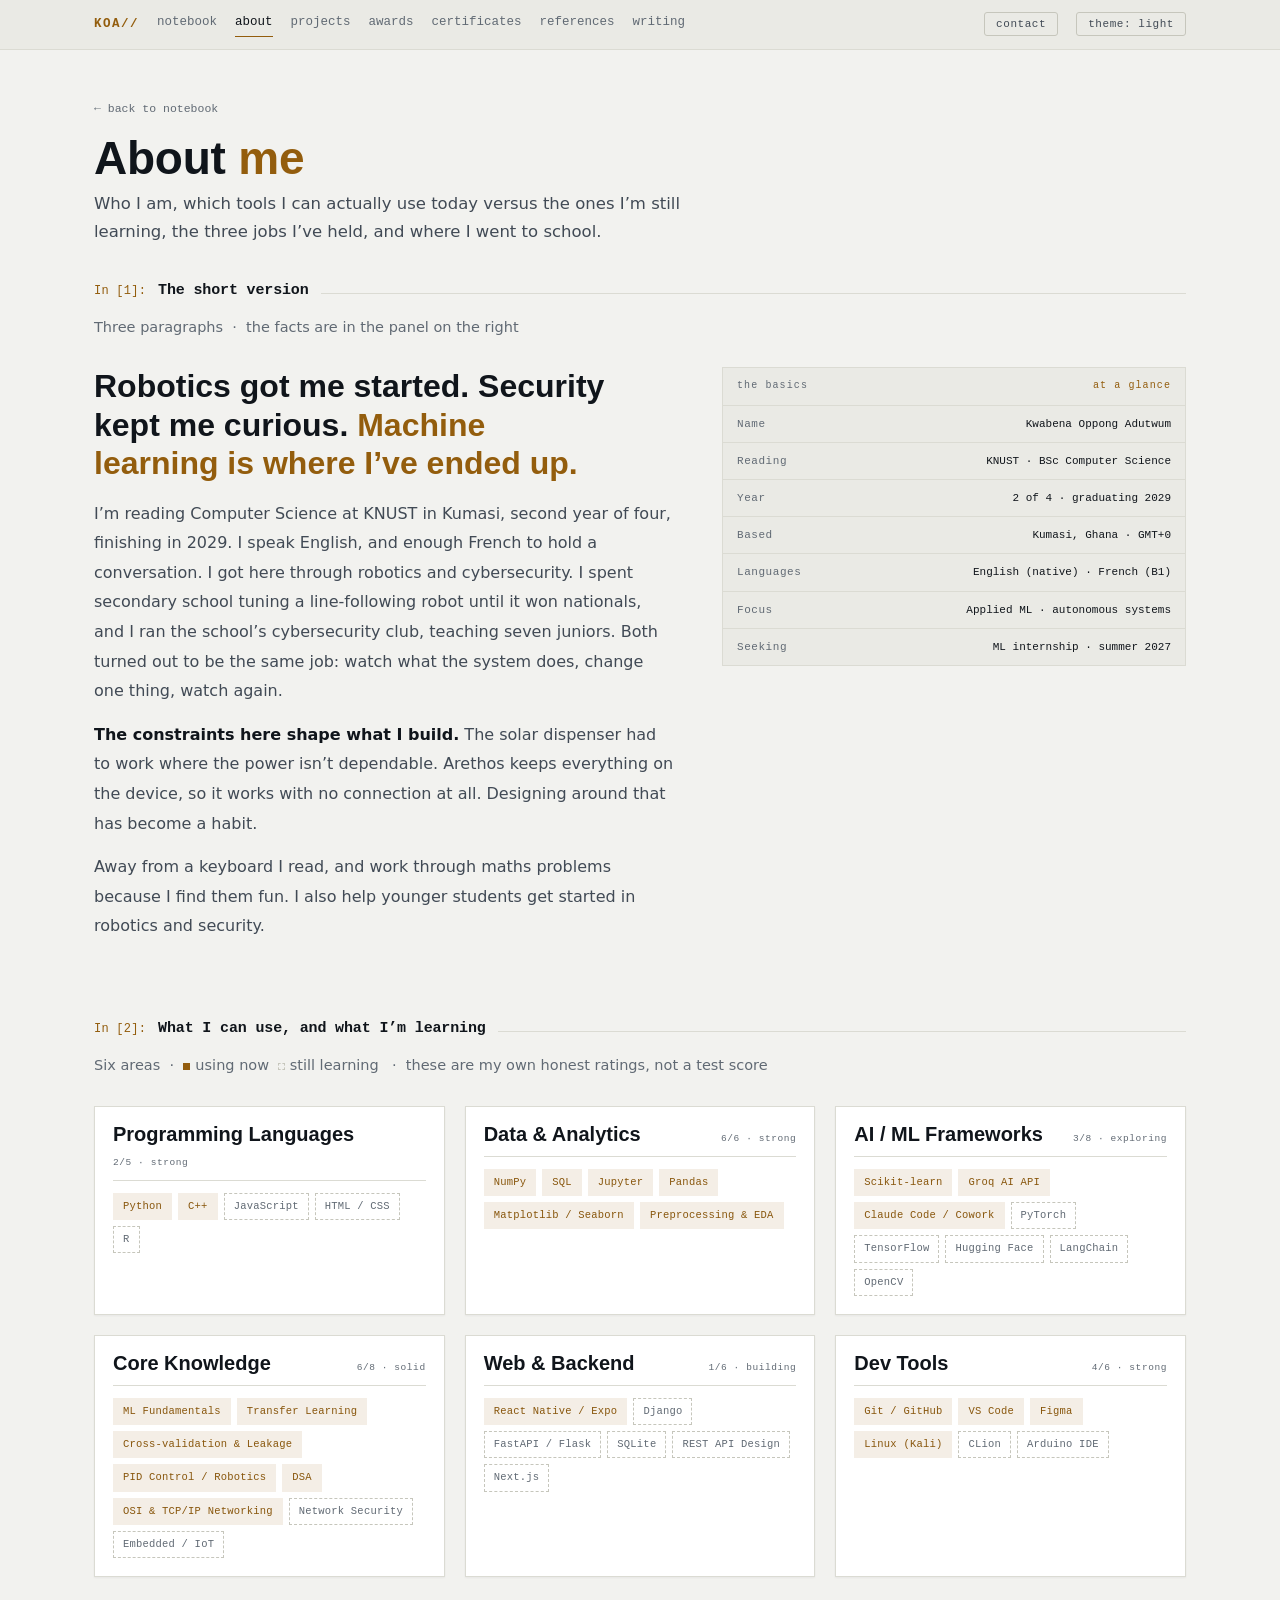
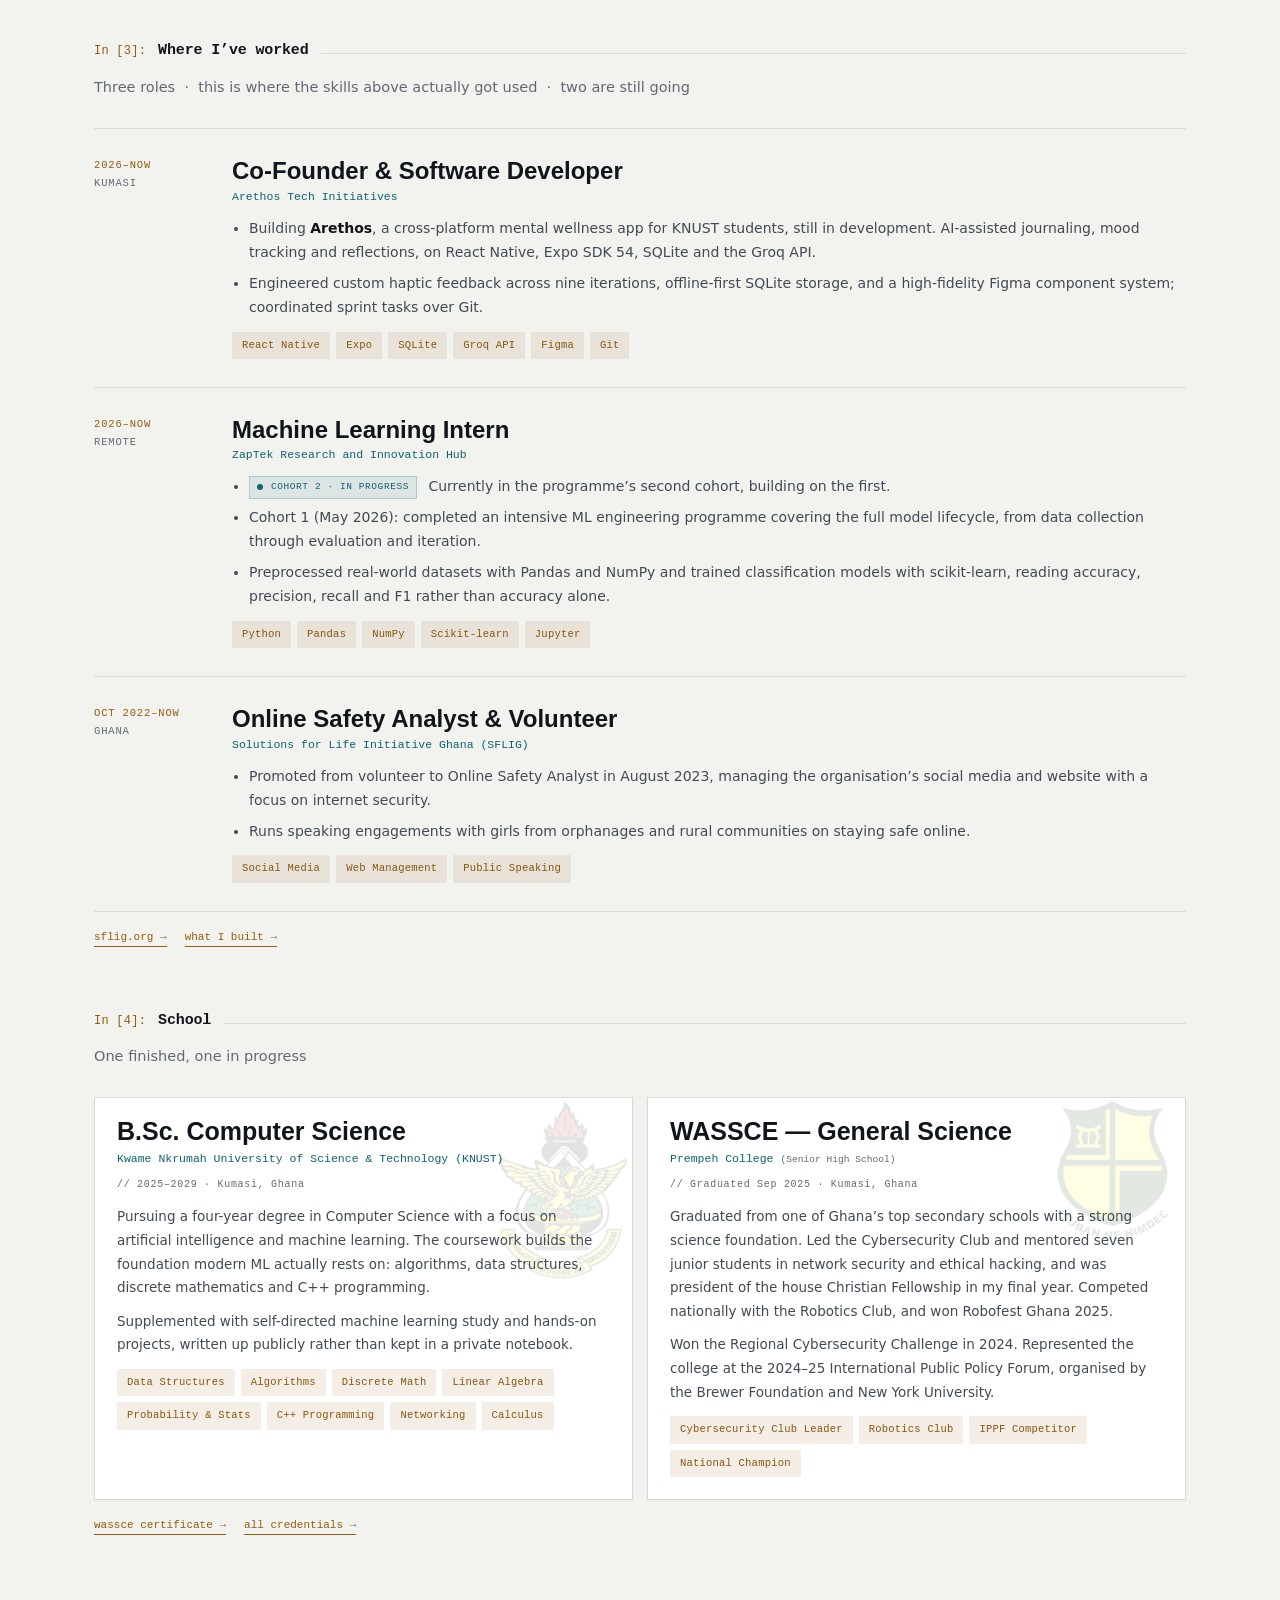
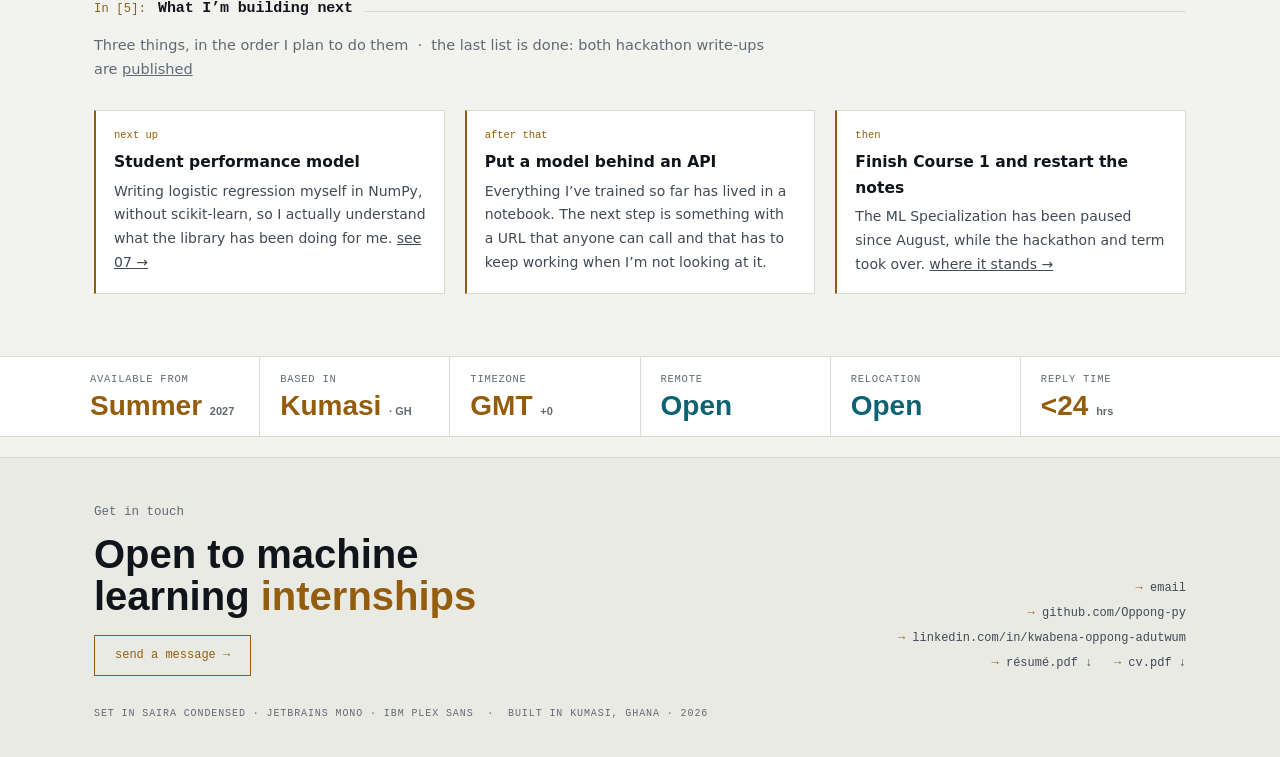
==== commit 9c621229: "ZapTek title change (from trainee to intern)" ====
--- a/about.html
+++ b/about.html
@@ -182,7 +182,7 @@
     <div class="entry">
       <div class="when">2026&ndash;now<span>Remote</span></div>
       <div>
-        <h3>Machine Learning Trainee</h3>
+        <h3>Machine Learning Intern</h3>
         <div class="org">ZapTek Research and Innovation Hub</div>
         <ul class="bul"><li><span class='live sm'><i></i>COHORT 2 &middot; IN PROGRESS</span> Currently in the programme&rsquo;s second cohort, building on the first.</li><li>Cohort 1 (May 2026): completed an intensive ML engineering programme covering the full model lifecycle, from data collection through evaluation and iteration.</li><li>Preprocessed real-world datasets with Pandas and NumPy and trained classification models with scikit-learn, reading accuracy, precision, recall and F1 rather than accuracy alone.</li></ul>
         <div class="skt tight"><span class="sk">Python</span><span class="sk">Pandas</span><span class="sk">NumPy</span><span class="sk">Scikit-learn</span><span class="sk">Jupyter</span></div>
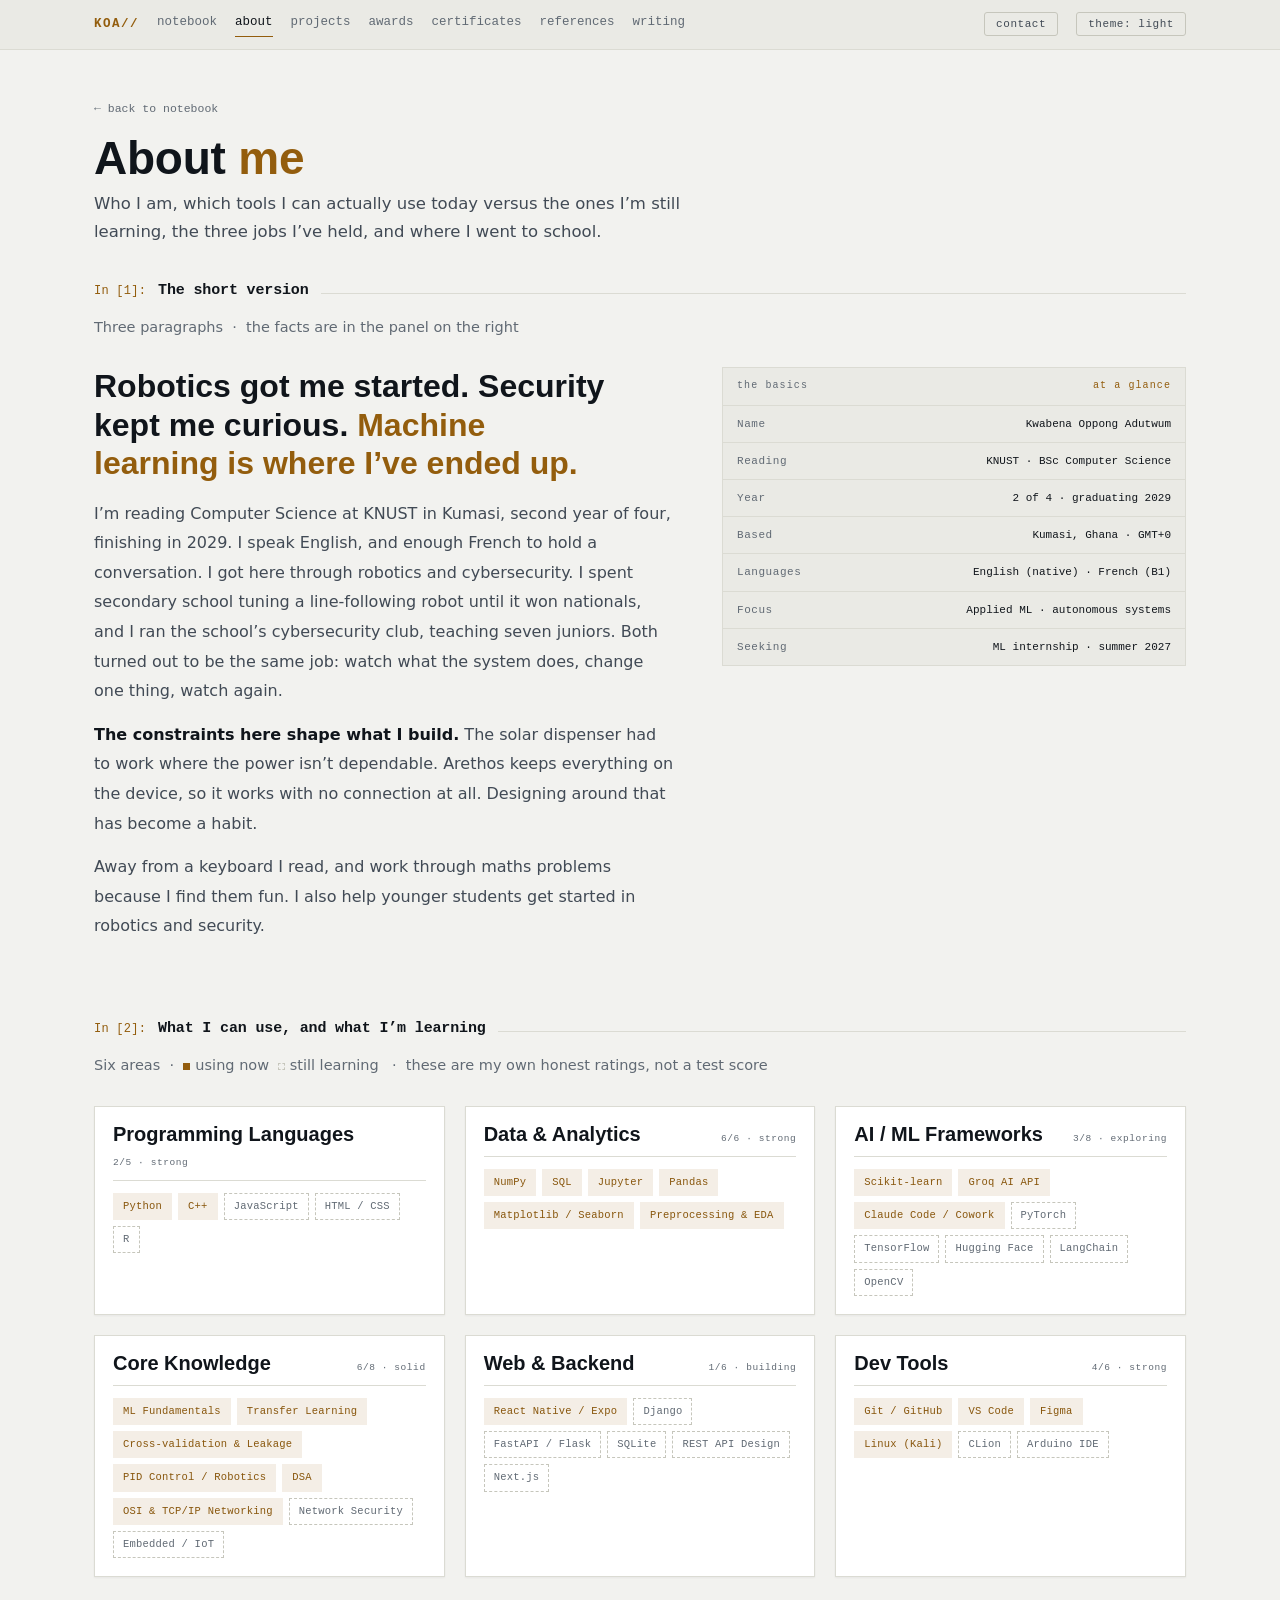
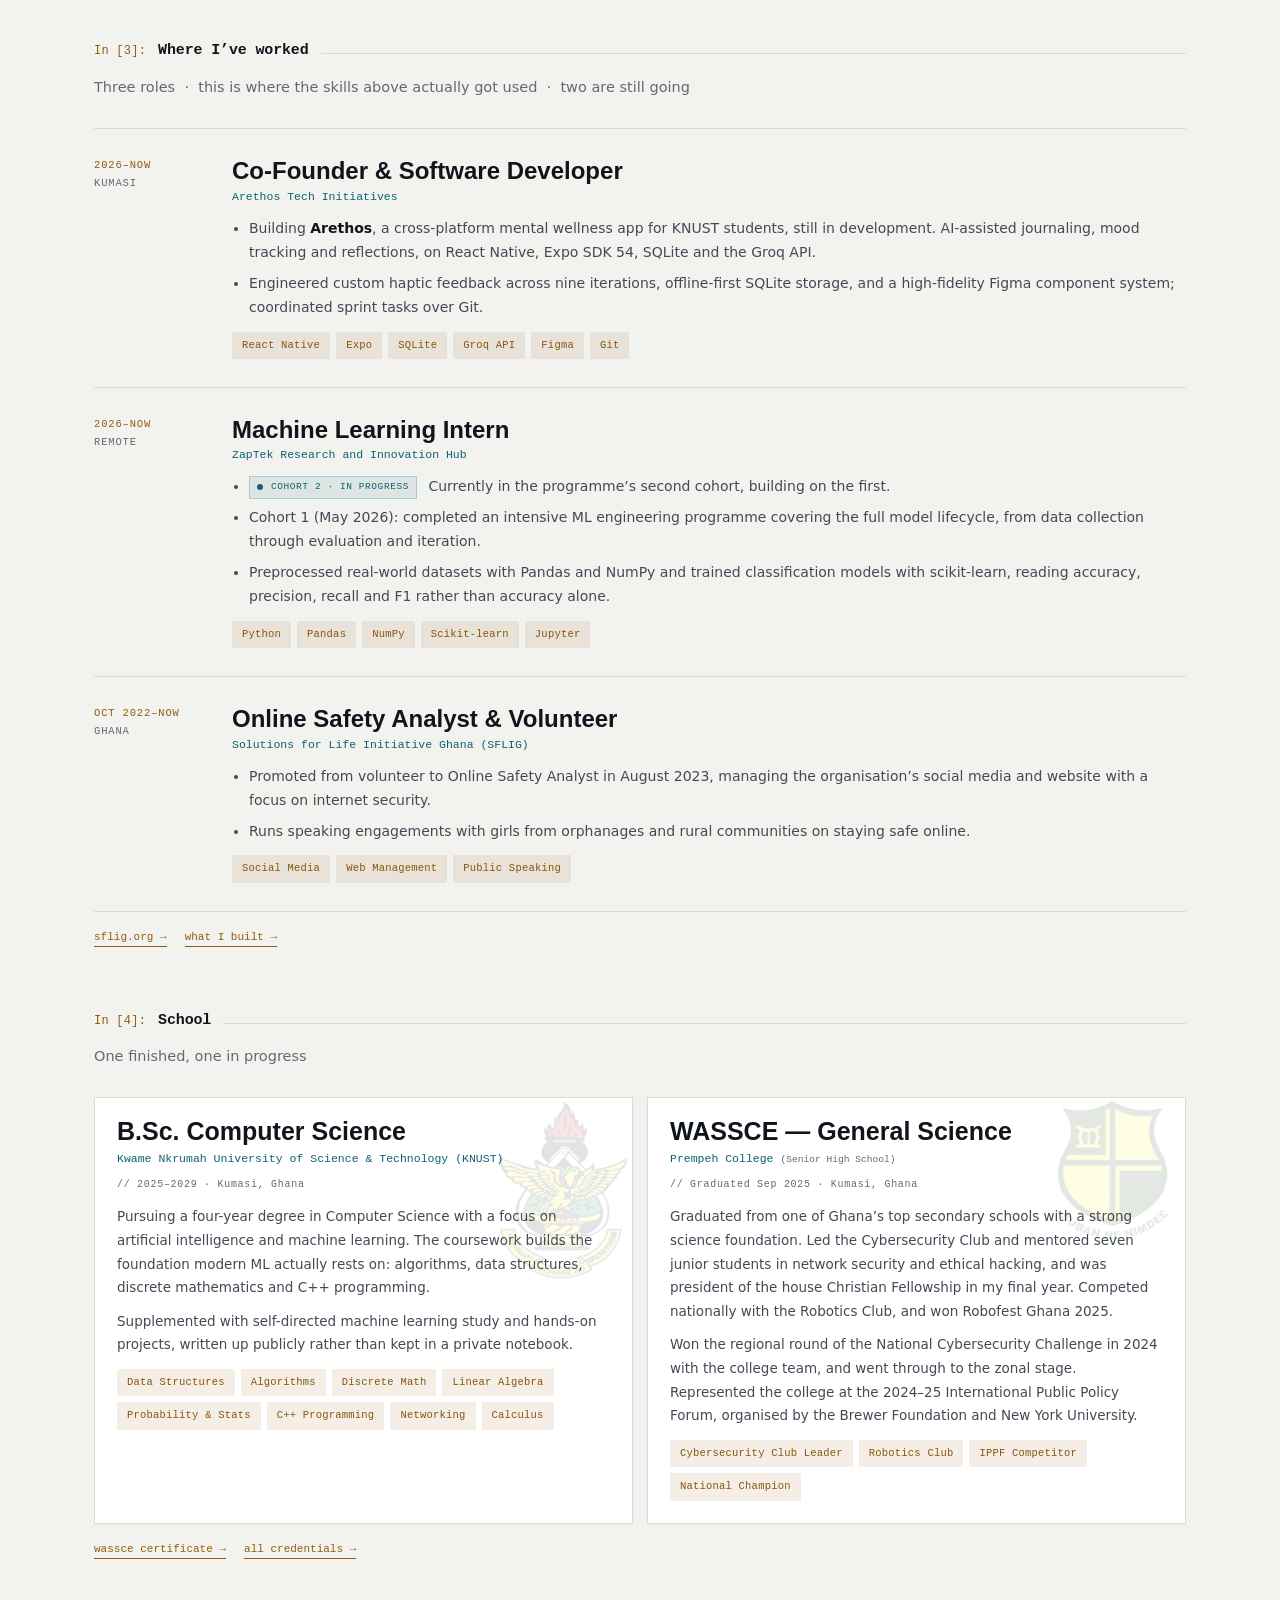
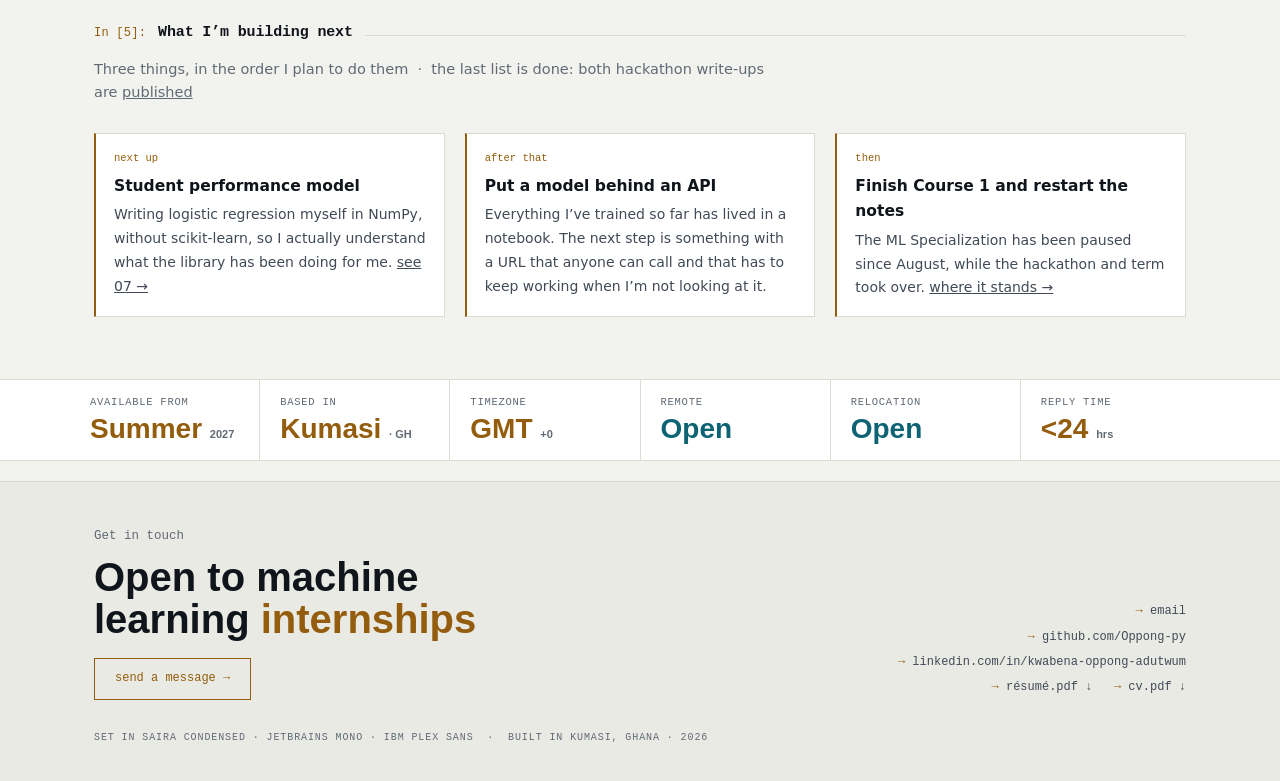
==== commit da0e076d: "cybersecurity_certificate_update" ====
--- a/about.html
+++ b/about.html
@@ -218,7 +218,7 @@
       <h3>WASSCE &mdash; General Science</h3>
       <div class="org">Prempeh College <small>(Senior High School)</small></div>
       <div class="emeta">// Graduated Sep 2025 &middot; Kumasi, Ghana</div>
-      <p>Graduated from one of Ghana&rsquo;s top secondary schools with a strong science foundation. Led the Cybersecurity Club and mentored seven junior students in network security and ethical hacking, and was president of the house Christian Fellowship in my final year. Competed nationally with the Robotics Club, and won Robofest Ghana 2025.</p><p>Won the Regional Cybersecurity Challenge in 2024. Represented the college at the 2024&ndash;25 International Public Policy Forum, organised by the Brewer Foundation and New York University.</p>
+      <p>Graduated from one of Ghana&rsquo;s top secondary schools with a strong science foundation. Led the Cybersecurity Club and mentored seven junior students in network security and ethical hacking, and was president of the house Christian Fellowship in my final year. Competed nationally with the Robotics Club, and won Robofest Ghana 2025.</p><p>Won the regional round of the National Cybersecurity Challenge in 2024 with the college team, and went through to the zonal stage. Represented the college at the 2024&ndash;25 International Public Policy Forum, organised by the Brewer Foundation and New York University.</p>
       <div class="skt tight"><span class="sk">Cybersecurity Club Leader</span><span class="sk">Robotics Club</span><span class="sk">IPPF Competitor</span><span class="sk">National Champion</span></div>
     </div>
   </div>
